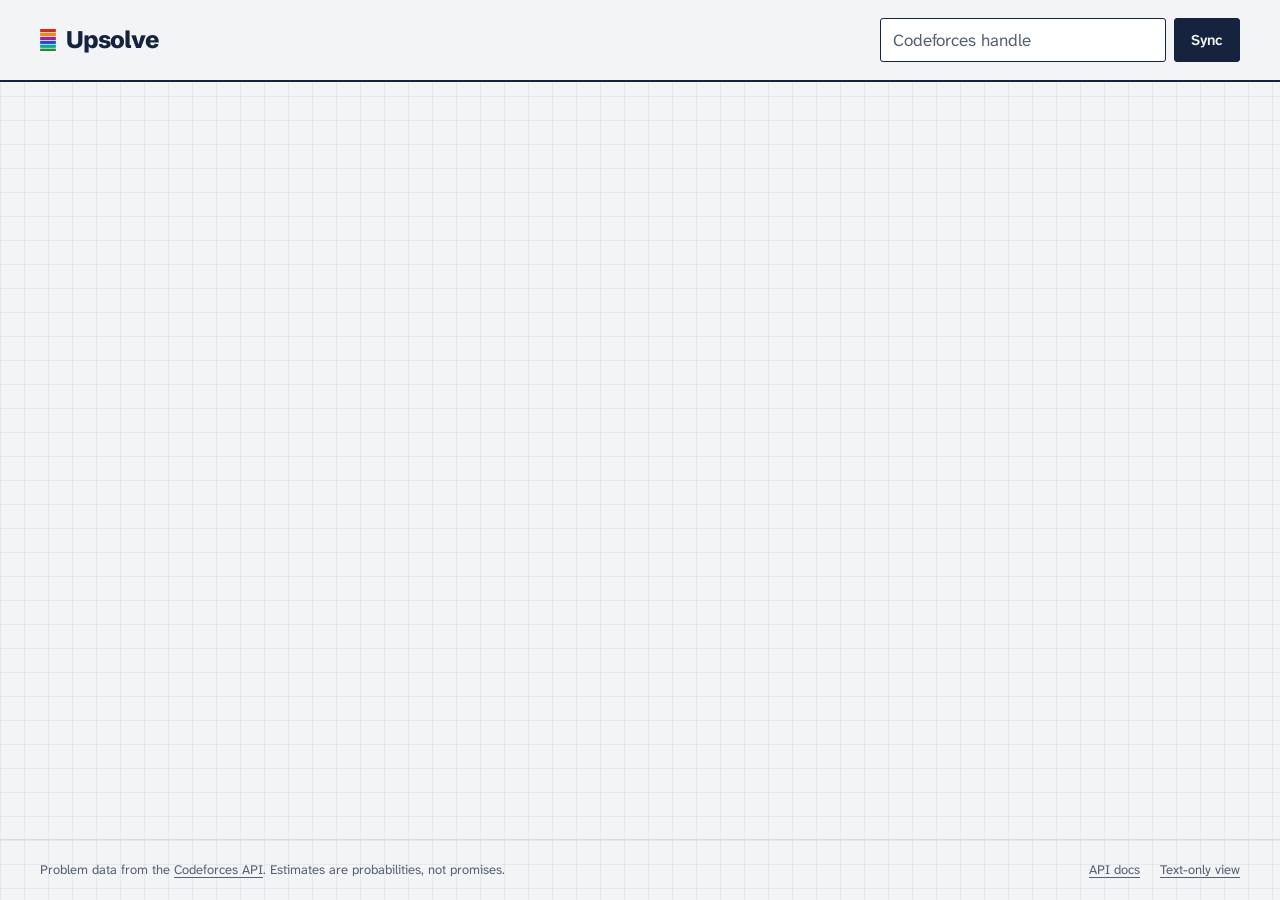
==== static/index.html @ c98d1afc "feat(ui): add static app shell, views and styles" ====
<!doctype html>
<html lang="en">
<head>
  <meta charset="utf-8">
  <meta name="viewport" content="width=device-width, initial-scale=1">
  <title>Upsolve</title>
  <meta name="description" content="Codeforces practice problems picked from your own submission history.">
  <link rel="icon" href="/static/favicon.svg" type="image/svg+xml">
  <link rel="preconnect" href="https://fonts.googleapis.com">
  <link rel="preconnect" href="https://fonts.gstatic.com" crossorigin>
  <link href="https://fonts.googleapis.com/css2?family=Atkinson+Hyperlegible+Next:ital,wght@0,400;0,600;0,700;1,400&family=Schibsted+Grotesk:wght@600;700;800&display=swap" rel="stylesheet">
  <link rel="stylesheet" href="/static/css/app.css">
</head>
<body>
  <a class="skip" href="#main">Skip to content</a>
  <header class="masthead">
    <a class="wordmark" href="/" aria-label="Upsolve home">
      <svg class="wordmark-mark" viewBox="0 0 20 28" aria-hidden="true">
        <rect x="0" y="0"  width="20" height="4" fill="var(--r-gm)"/>
        <rect x="0" y="5"  width="20" height="4" fill="var(--r-master)"/>
        <rect x="0" y="10" width="20" height="4" fill="var(--r-cm)"/>
        <rect x="0" y="15" width="20" height="4" fill="var(--r-expert)"/>
        <rect x="0" y="20" width="20" height="4" fill="var(--r-specialist)"/>
        <rect x="0" y="25" width="20" height="3" fill="var(--r-pupil)"/>
      </svg>
      Upsolve
    </a>
    <form class="handle-form" id="handle-form" role="search" aria-label="Load a Codeforces handle">
      <label for="handle-input" class="visually-hidden">Codeforces handle</label>
      <input id="handle-input" name="handle" autocomplete="off" spellcheck="false" placeholder="Codeforces handle"
             pattern="[A-Za-z0-9_.\-]{3,24}" required>
      <button type="submit" class="btn btn-ink">Sync</button>
    </form>
  </header>

  <div id="status" class="status" role="status" aria-live="polite"></div>

  <main id="main" tabindex="-1"></main>

  <footer class="colophon">
    <p>Problem data from the <a href="https://codeforces.com/apiHelp">Codeforces API</a>.
      Estimates are probabilities, not promises.</p>
    <ul class="colophon-links">
      <li><a href="/api/docs">API docs</a></li>
      <li><a id="text-link" href="/">Text-only view</a></li>
    </ul>
  </footer>

  <noscript>
    <p class="noscript">This app needs JavaScript. A script-free summary is available at <code>/text/&lt;handle&gt;</code>.</p>
  </noscript>
  <script type="module" src="/static/js/app.js"></script>
</body>
</html>
---- static/css/app.css ----
/* Upsolve: a practice logbook. Graph paper, ink, highlighter, and the Codeforces rank ladder. */

:root {
  --paper: #F2F4F6;
  --sheet: #FFFFFF;
  --grid: rgba(22, 35, 63, 0.055);
  --rule: #D5DCE4;
  --ink: #16233F;
  --ink-soft: #2C3B5C;
  --graphite: #566173;
  --highlighter: #FFE066;
  --highlighter-ink: #16233F;
  --focus: #F28C00;
  --ok: #1E8A2E;
  --bad: #C21A12;

  /* Codeforces rank colours: fills */
  --r-newbie: #8A8F98;
  --r-pupil: #1E8A2E;
  --r-specialist: #03A89E;
  --r-expert: #2546D8;
  --r-cm: #A0219E;
  --r-master: #F28C00;
  --r-gm: #E0241B;
  /* ... and text-safe variants (>= 4.5:1 on white) */
  --t-newbie: #5E636B;
  --t-pupil: #1B7A29;
  --t-specialist: #01766F;
  --t-expert: #2546D8;
  --t-cm: #A0219E;
  --t-master: #A35700;
  --t-gm: #C21A12;

  --heat-0: #E4E8EE;
  --heat-1: #B9C7E4;
  --heat-2: #7F98CF;
  --heat-3: #4562AE;
  --heat-4: #1D3277;

  --font-display: "Schibsted Grotesk", "Helvetica Neue", Arial, sans-serif;
  --font-body: "Atkinson Hyperlegible Next", "Atkinson Hyperlegible", system-ui, sans-serif;

  /* type scale: 4:3 progression around a 17px body */
  --fs-small: 0.8125rem;
  --fs-body: 1.0625rem;
  --fs-h3: 1.1875rem;
  --fs-h2: 1.5rem;
  --fs-h1: 2.125rem;
  --fs-hero: clamp(2.5rem, 6vw, 4.25rem);

  --gutter: clamp(16px, 4vw, 40px);
  --radius-tag: 3px;
  color-scheme: light;
}

@media (prefers-color-scheme: dark) {
  :root:not([data-theme="light"]) {
    --paper: #0F1A2E;
    --sheet: #15223A;
    --grid: rgba(230, 236, 245, 0.04);
    --rule: #2A3956;
    --ink: #E8EDF5;
    --ink-soft: #C9D3E3;
    --graphite: #A3AEC0;
    --highlighter: #FFE066;
    --highlighter-ink: #16233F;
    --t-newbie: #B4B9C2; --t-pupil: #5CC46B; --t-specialist: #3FD3C8; --t-expert: #8EA4FF;
    --t-cm: #E07ADE; --t-master: #FFAE45; --t-gm: #FF7A70;
    --r-expert: #4F6BFF;
    --heat-0: #1C2A45; --heat-1: #2D4778; --heat-2: #4566AE; --heat-3: #7C98E0; --heat-4: #C3D1FF;
    color-scheme: dark;
  }
}
:root[data-theme="dark"] {
  --paper: #0F1A2E; --sheet: #15223A; --grid: rgba(230, 236, 245, 0.04); --rule: #2A3956;
  --ink: #E8EDF5; --ink-soft: #C9D3E3; --graphite: #A3AEC0;
  --t-newbie: #B4B9C2; --t-pupil: #5CC46B; --t-specialist: #3FD3C8; --t-expert: #8EA4FF;
  --t-cm: #E07ADE; --t-master: #FFAE45; --t-gm: #FF7A70; --r-expert: #4F6BFF;
  --heat-0: #1C2A45; --heat-1: #2D4778; --heat-2: #4566AE; --heat-3: #7C98E0; --heat-4: #C3D1FF;
  color-scheme: dark;
}

*, *::before, *::after { box-sizing: border-box; }

html { -webkit-text-size-adjust: 100%; }

body {
  margin: 0;
  background-color: var(--paper);
  background-image:
    linear-gradient(var(--grid) 1px, transparent 1px),
    linear-gradient(90deg, var(--grid) 1px, transparent 1px);
  background-size: 24px 24px;
  color: var(--ink);
  font: 400 var(--fs-body)/1.55 var(--font-body);
  min-height: 100vh;
  display: flex;
  flex-direction: column;
}

h1, h2, h3 {
  font-family: var(--font-display);
  line-height: 1.15;
  letter-spacing: -0.01em;
  margin: 0 0 0.5em;
}
h1 { font-size: var(--fs-h1); font-weight: 800; }
h2 { font-size: var(--fs-h2); font-weight: 700; }
h3 { font-size: var(--fs-h3); font-weight: 700; }
p { margin: 0 0 1em; max-width: 68ch; }

a { color: var(--ink); text-decoration-thickness: 1px; text-underline-offset: 3px; }
a:hover { text-decoration-thickness: 2px; }

:focus-visible {
  outline: 3px solid var(--focus);
  outline-offset: 2px;
  border-radius: 2px;
}

.visually-hidden {
  position: absolute !important; width: 1px; height: 1px; overflow: hidden;
  clip: rect(0 0 0 0); white-space: nowrap;
}

.skip {
  position: absolute; left: 12px; top: -48px; z-index: 10;
  background: var(--ink); color: var(--paper); padding: 8px 14px; border-radius: var(--radius-tag);
}
.skip:focus { top: 12px; }

/* ---------------------------------------------------------------- masthead */

.masthead {
  display: flex; align-items: center; justify-content: space-between; gap: 16px; flex-wrap: wrap;
  padding: 18px var(--gutter);
  border-bottom: 2px solid var(--ink);
  background: var(--paper);
}
.wordmark {
  display: inline-flex; align-items: center; gap: 10px;
  font: 800 1.5rem/1 var(--font-display); letter-spacing: -0.03em;
  text-decoration: none; color: var(--ink);
}
.wordmark-mark { width: 16px; height: 22px; }

.handle-form { display: flex; gap: 8px; flex: 0 1 360px; }
.handle-form input {
  flex: 1; min-width: 0;
  font: inherit; color: var(--ink);
  background: var(--sheet);
  border: 1.5px solid var(--ink); border-radius: var(--radius-tag);
  padding: 8px 12px;
}
.handle-form input::placeholder { color: var(--graphite); }

/* ---------------------------------------------------------------- buttons */

.btn {
  font: 600 0.9375rem/1 var(--font-body);
  padding: 10px 16px;
  border-radius: var(--radius-tag);
  border: 1.5px solid var(--ink);
  background: transparent; color: var(--ink);
  cursor: pointer;
  display: inline-flex; align-items: center; gap: 8px;
  text-decoration: none;
}
.btn:hover { background: var(--sheet); }
.btn-ink { background: var(--ink); color: var(--paper); }
.btn-ink:hover { background: var(--ink-soft); }
.btn-small { padding: 6px 10px; font-size: var(--fs-small); }
.btn[disabled] { opacity: 0.5; cursor: not-allowed; }
.btn-mark { background: var(--highlighter); color: var(--highlighter-ink); border-color: var(--highlighter-ink); }

/* ---------------------------------------------------------------- status */

.status:empty { display: none; }
.status {
  padding: 10px var(--gutter);
  background: var(--sheet);
  border-bottom: 1px solid var(--rule);
  font-size: 0.9375rem;
  display: flex; gap: 12px; align-items: center; flex-wrap: wrap;
}
.status[data-tone="error"] { border-left: 6px solid var(--bad); }
.status[data-tone="busy"]::before {
  content: ""; width: 14px; height: 14px; border-radius: 50%;
  border: 2px solid var(--rule); border-top-color: var(--ink);
  animation: spin 0.9s linear infinite;
}
@keyframes spin { to { transform: rotate(360deg); } }

/* ---------------------------------------------------------------- layout */

main { flex: 1; width: 100%; max-width: 1180px; margin: 0 auto; padding: 0 var(--gutter) 64px; }
main:focus { outline: none; }

.colophon {
  border-top: 1px solid var(--rule);
  padding: 20px var(--gutter);
  color: var(--graphite); font-size: var(--fs-small);
  display: flex; justify-content: space-between; gap: 16px; flex-wrap: wrap;
}
.colophon p { margin: 0; }
.colophon a { color: var(--graphite); }
.colophon-links { display: flex; gap: 20px; list-style: none; margin: 0; padding: 0; }

.noscript { padding: var(--gutter); }

/* ---------------------------------------------------------------- landing */

.landing { padding: clamp(32px, 7vw, 88px) 0 24px; }
.landing h1 {
  font-size: var(--fs-hero); line-height: 1.02; letter-spacing: -0.035em; max-width: 14ch;
  margin-bottom: 0.4em;
}
.landing .lede { font-size: 1.1875rem; color: var(--ink-soft); max-width: 52ch; }
.landing-form { display: flex; gap: 10px; flex-wrap: wrap; margin: 28px 0 12px; max-width: 520px; }
.landing-form input {
  flex: 1 1 220px; font: 600 1.25rem/1 var(--font-body); color: var(--ink);
  padding: 14px 16px; border: 2px solid var(--ink); border-radius: var(--radius-tag); background: var(--sheet);
}
.landing-form .btn { font-size: 1.0625rem; padding: 14px 22px; }
.hint { color: var(--graphite); font-size: 0.9375rem; }

.ladder-strip { margin: 56px 0 8px; }
figure { margin: 0; }
.ladder-strip svg { width: 100%; height: auto; display: block; }
.ladder-strip text { font-family: var(--font-display); }
.ladder-strip figcaption { color: var(--graphite); font-size: var(--fs-small); margin-top: 8px; }

.recent { margin-top: 40px; }
.recent ul { list-style: none; padding: 0; margin: 0; display: flex; gap: 10px; flex-wrap: wrap; }
.recent a { font-weight: 700; }

.how {
  display: grid; grid-template-columns: repeat(auto-fit, minmax(240px, 1fr));
  gap: 28px; margin-top: 56px; border-top: 2px solid var(--ink); padding-top: 24px;
}
.how h3 { margin-bottom: 0.3em; }
.how p { color: var(--ink-soft); font-size: 0.9875rem; }

/* ---------------------------------------------------------------- profile + tabs */

.who {
  display: flex; align-items: flex-end; justify-content: space-between; gap: 20px; flex-wrap: wrap;
  padding: 28px 0 18px;
}
.who h1 { margin: 0; font-size: clamp(1.75rem, 4vw, var(--fs-h1)); }
.who-meta { display: flex; gap: 28px; flex-wrap: wrap; }
.who-meta div { display: flex; flex-direction: column; }
.who-meta dt { color: var(--graphite); font-size: var(--fs-small); }
.who-meta dd { margin: 0; font: 700 1.25rem/1.2 var(--font-display); }
.who-meta dd small { font: 400 var(--fs-small) var(--font-body); color: var(--graphite); }
.who-sync { color: var(--graphite); font-size: var(--fs-small); }

.tabs {
  display: flex; gap: 2px; border-bottom: 2px solid var(--ink); overflow-x: auto;
  scrollbar-width: thin;
}
.tabs button {
  font: 700 1rem/1 var(--font-display);
  background: none; border: 0; color: var(--graphite);
  padding: 12px 16px 13px; cursor: pointer; white-space: nowrap;
  border-bottom: 4px solid transparent; margin-bottom: -2px;
}
.tabs button:hover { color: var(--ink); }
.tabs button[aria-selected="true"] { color: var(--ink); border-bottom-color: var(--ink); }

.view { padding-top: 28px; }
.view-head { display: flex; justify-content: space-between; align-items: flex-start; gap: 16px; flex-wrap: wrap; margin-bottom: 18px; }
.view-head p { color: var(--ink-soft); margin: 0; }
.controls { display: flex; gap: 10px; align-items: center; flex-wrap: wrap; }
select, input[type="number"] {
  font: inherit; color: var(--ink); background: var(--sheet);
  border: 1.5px solid var(--ink); border-radius: var(--radius-tag); padding: 7px 10px;
}

/* ---------------------------------------------------------------- today: ladder + route tags */

.today { display: grid; grid-template-columns: 168px minmax(0, 1fr); gap: 32px; align-items: start; }

.ladder { position: sticky; top: 16px; margin: 0; }
.ladder svg { width: 100%; height: auto; display: block; overflow: visible; }
.ladder .pin { transition: transform 700ms cubic-bezier(.2,.8,.2,1); }
.ladder .pin-label { font: 700 12px var(--font-display); fill: var(--ink); }
.ladder .tick { font: 600 11px var(--font-display); fill: var(--graphite); }
.ladder .you { font: 700 12px var(--font-display); fill: var(--ink); }
.ladder figcaption { font-size: var(--fs-small); color: var(--graphite); margin-top: 8px; }
.ladder .pin.is-active rect { stroke: var(--focus); stroke-width: 3; }

.routes { list-style: none; margin: 0; padding: 0; display: flex; flex-direction: column; gap: 18px; }

.route {
  display: grid; grid-template-columns: 76px minmax(0, 1fr);
  background: var(--sheet);
  border: 1.5px solid var(--ink);
  border-radius: var(--radius-tag);
  position: relative;
}
.route-grade {
  background: var(--band); color: #fff;
  display: flex; flex-direction: column; align-items: center; justify-content: flex-start;
  padding: 14px 4px; gap: 6px;
  border-right: 1.5px solid var(--ink);
}
.route-grade b { font: 800 1.375rem/1 var(--font-display); letter-spacing: -0.02em; }
.route-grade span { font-size: 0.6875rem; line-height: 1.15; text-align: center; }
.route-grade::after { /* the punched hole of a route tag */
  content: ""; width: 12px; height: 12px; border-radius: 50%;
  background: var(--paper); border: 1.5px solid var(--ink); margin-top: auto;
}
.route[data-dark-text] .route-grade { color: #16233F; }

.route-body { padding: 14px 18px 16px; min-width: 0; }
.route-title { display: flex; justify-content: space-between; gap: 12px; align-items: baseline; flex-wrap: wrap; }
.route-title h3 { margin: 0; font-size: 1.25rem; }
.route-title h3 a { text-decoration: none; }
.route-title h3 a:hover { text-decoration: underline; }
.route-id { color: var(--graphite); font-weight: 600; margin-right: 6px; }
.chance { display: flex; align-items: center; gap: 10px; }
.chance strong { font: 800 1.375rem/1 var(--font-display); }

.meter { width: 120px; height: 10px; position: relative; background: var(--heat-0); border-radius: 2px; }
.meter .zone {
  position: absolute; top: -3px; bottom: -3px; left: 50%; width: 20%;
  border: 1.5px dashed var(--ink); border-radius: 2px;
}
.meter .fill { position: absolute; inset: 0 auto 0 0; background: var(--ink); border-radius: 2px; }

.taglist { display: flex; flex-wrap: wrap; gap: 6px; margin: 10px 0 0; padding: 0; list-style: none; }
.taglist li {
  font-size: var(--fs-small); padding: 2px 8px; border: 1px solid var(--rule); border-radius: 999px;
  color: var(--ink-soft);
}
.taglist li.is-focus { background: var(--highlighter); color: var(--highlighter-ink); border-color: transparent; font-weight: 700; }

.reasons { margin: 12px 0 0; padding: 0; list-style: none; display: grid; gap: 4px; font-size: 0.9375rem; color: var(--ink-soft); }
.reasons li { display: grid; grid-template-columns: 18px 1fr; gap: 6px; }
.reasons li::before { content: "–"; color: var(--graphite); }
.reasons li[data-kind="upsolve"] { color: var(--ink); font-weight: 600; }
.reasons li[data-kind="upsolve"]::before { content: "↺"; }
.reasons li[data-kind="focus"]::before { content: "★"; }

.route-actions { display: flex; gap: 10px; flex-wrap: wrap; margin-top: 14px; }

/* ---------------------------------------------------------------- insights */

.grid-2 { display: grid; grid-template-columns: repeat(auto-fit, minmax(min(100%, 460px), 1fr)); gap: 40px 48px; }
.panel { min-width: 0; }
.panel > h2 { display: flex; justify-content: space-between; align-items: baseline; gap: 12px; flex-wrap: wrap; }
.panel-note { color: var(--graphite); font-size: 0.9375rem; margin-top: -0.25em; }
.span-all { grid-column: 1 / -1; }

figure.chart { margin: 0; }
figure.chart svg { width: 100%; height: auto; display: block; overflow: visible; }
figure.chart figcaption { color: var(--graphite); font-size: var(--fs-small); margin-top: 8px; display: flex; justify-content: space-between; gap: 12px; flex-wrap: wrap; }
.chart text { font-family: var(--font-display); font-weight: 600; fill: var(--graphite); font-size: 12px; }
.chart .label-strong { fill: var(--ink); font-weight: 700; }
.chart .axis line, .chart .axis path { stroke: var(--rule); }
.linkish { background: none; border: 0; padding: 0; font: inherit; color: var(--ink); text-decoration: underline; text-underline-offset: 3px; cursor: pointer; }

.topic-bars { list-style: none; padding: 0; margin: 0; }
.topic-row {
  display: grid; grid-template-columns: minmax(110px, 170px) minmax(0, 1fr) 92px; gap: 12px; align-items: center;
  padding: 6px 4px; border-radius: var(--radius-tag); cursor: pointer; width: 100%;
  background: none; border: 0; text-align: left; font: inherit; color: inherit;
}
.topic-row:hover { background: var(--sheet); }
.topic-row[aria-pressed="true"] { background: var(--sheet); box-shadow: inset 4px 0 0 var(--ink); }
.topic-name { font-weight: 600; overflow: hidden; text-overflow: ellipsis; white-space: nowrap; }
.topic-name mark { background: var(--highlighter); color: var(--highlighter-ink); padding: 0 4px; border-radius: 2px; }
.topic-track { position: relative; height: 18px; }
.topic-bar { position: absolute; left: 0; top: 2px; bottom: 2px; background: var(--band); border-radius: 0 2px 2px 0; }
.topic-bar[data-confidence="low"] {
  background: repeating-linear-gradient(135deg, var(--band) 0 4px, transparent 4px 7px);
  border: 1.5px solid var(--band);
}
.topic-overall { position: absolute; top: -3px; bottom: -3px; width: 0; border-left: 2px dashed var(--ink); }
.topic-num { font-size: 0.875rem; text-align: right; line-height: 1.2; }
.topic-num b { font-family: var(--font-display); font-size: 1rem; }
.topic-num span { display: block; color: var(--graphite); font-size: 0.75rem; }

.legend { display: flex; gap: 16px; flex-wrap: wrap; font-size: var(--fs-small); color: var(--graphite); margin: 10px 0 0; padding: 0; list-style: none; }
.legend li { display: inline-flex; align-items: center; gap: 6px; }
.swatch { width: 18px; height: 10px; display: inline-block; border-radius: 2px; }
.swatch-hatch { background: repeating-linear-gradient(135deg, var(--ink) 0 3px, transparent 3px 6px); border: 1px solid var(--ink); }
.swatch-dash { border-top: 2px dashed var(--ink); height: 0; }

.inspect { background: var(--sheet); border: 1.5px solid var(--ink); border-radius: var(--radius-tag); padding: 18px 20px; }
.inspect h3 { display: flex; justify-content: space-between; gap: 12px; flex-wrap: wrap; align-items: center; }
.facts { display: flex; gap: 24px; flex-wrap: wrap; margin: 4px 0 14px; }
.facts div { display: flex; flex-direction: column; }
.facts dt { font-size: var(--fs-small); color: var(--graphite); }
.facts dd { margin: 0; font: 700 1.125rem var(--font-display); }

.attempt-list { list-style: none; padding: 0; margin: 12px 0 0; font-size: 0.9375rem; }
.attempt-list li { display: grid; grid-template-columns: 22px minmax(0, 1fr) auto; gap: 8px; padding: 5px 0; border-top: 1px solid var(--rule); }
.attempt-list .mark-ok { color: var(--ok); font-weight: 700; }
.attempt-list .mark-no { color: var(--bad); font-weight: 700; }

.data-table, .topic-num, .meter + strong { font-variant-numeric: tabular-nums; }
.data-table td, .attempt-list li > span:last-child, .slot span, .legend { font-family: var(--font-display); }
.data-table { width: 100%; border-collapse: collapse; font-size: 0.875rem; margin-top: 10px; }
.data-table caption { text-align: left; color: var(--graphite); padding-bottom: 6px; }
.data-table th, .data-table td { text-align: left; padding: 5px 8px; border-bottom: 1px solid var(--rule); }
.data-table th { font-weight: 700; }
.table-wrap { max-height: 320px; overflow: auto; border: 1px solid var(--rule); border-radius: var(--radius-tag); padding: 0 8px 8px; background: var(--sheet); }

.stat-line { display: flex; gap: 28px; flex-wrap: wrap; margin: 6px 0 16px; }
.stat-line div { display: flex; flex-direction: column; }
.stat-line dt { color: var(--graphite); font-size: var(--fs-small); }
.stat-line dd { margin: 0; font: 700 1.25rem var(--font-display); }

/* ---------------------------------------------------------------- plan */

.plan-top { display: grid; grid-template-columns: minmax(0, 1fr); gap: 36px; }
.settings-grid { display: grid; grid-template-columns: minmax(0, 2fr) minmax(200px, 1fr); gap: 28px; align-items: start; }
.tally { display: flex; align-items: center; gap: 18px; flex-wrap: wrap; margin: 8px 0 24px; }
.tally svg { height: 44px; width: auto; }
.tally p { margin: 0; font: 700 1.25rem var(--font-display); }
.tally p small { display: block; font: 400 0.9375rem var(--font-body); color: var(--graphite); }

.week { list-style: none; padding: 0; margin: 0; display: grid; grid-template-columns: repeat(7, minmax(0, 1fr)); border: 1.5px solid var(--ink); border-radius: var(--radius-tag); background: var(--sheet); }
.day { padding: 10px 10px 14px; border-right: 1px solid var(--rule); min-height: 180px; min-width: 0; }
.day:last-child { border-right: 0; }
.day h3 { font-size: 0.9375rem; margin: 0 0 8px; display: flex; justify-content: space-between; color: var(--graphite); }
.day.is-today { background: color-mix(in srgb, var(--highlighter) 28%, var(--sheet)); }
.day.is-today h3 { color: var(--ink); }
.slot { display: block; text-decoration: none; padding: 7px 8px; border-left: 4px solid var(--band); background: var(--paper); border-radius: 2px; margin-bottom: 8px; font-size: 0.875rem; line-height: 1.3; }
.slot b { display: block; font-family: var(--font-display); }
.slot span { color: var(--graphite); font-size: 0.8125rem; }
.slot.is-done { text-decoration: line-through; text-decoration-thickness: 2px; opacity: 0.8; }
.slot-solved { border-left-style: double; border-left-width: 6px; }

.settings { background: var(--sheet); border: 1.5px solid var(--ink); border-radius: var(--radius-tag); padding: 18px 20px; }
.settings fieldset { border: 0; padding: 0; margin: 0 0 16px; }
.settings legend { font-weight: 700; margin-bottom: 6px; }
.settings .help { color: var(--graphite); font-size: var(--fs-small); margin: 4px 0 0; }
.topic-pick { display: grid; grid-template-columns: repeat(auto-fill, minmax(190px, 1fr)); gap: 4px 12px; max-height: 260px; overflow: auto; padding: 4px; border: 1px solid var(--rule); border-radius: var(--radius-tag); }
.topic-pick label { display: flex; gap: 6px; align-items: center; font-size: 0.9375rem; cursor: pointer; }
.topic-pick input:disabled + span { color: var(--graphite); }

/* ---------------------------------------------------------------- plugins */

.plugin-list { list-style: none; padding: 0; margin: 0; display: grid; gap: 14px; }
.plugin-item { display: flex; justify-content: space-between; gap: 20px; align-items: flex-start; flex-wrap: wrap; padding: 16px 18px; background: var(--sheet); border: 1.5px solid var(--ink); border-radius: var(--radius-tag); }
.plugin-item h3 { margin: 0 0 4px; }
.plugin-item p { margin: 0; color: var(--ink-soft); font-size: 0.9375rem; }
.plugin-item .errors { color: var(--bad); }
.plugin-slot { margin-top: 40px; display: grid; gap: 28px; }
.plugin-frame { border-top: 2px solid var(--ink); padding-top: 14px; }
.plugin-frame > header { display: flex; justify-content: space-between; align-items: baseline; gap: 12px; margin-bottom: 10px; }
.plugin-frame > header h2 { margin: 0; font-size: var(--fs-h3); }
.plugin-frame > header small { color: var(--graphite); }
.switch { display: inline-flex; align-items: center; gap: 8px; cursor: pointer; font-weight: 600; }
.switch input { width: 18px; height: 18px; accent-color: var(--ink); }

/* ---------------------------------------------------------------- empty / errors */

.empty { padding: 28px; border: 1.5px dashed var(--graphite); border-radius: var(--radius-tag); color: var(--ink-soft); }
.empty h2 { color: var(--ink); }
.skeleton { color: var(--graphite); padding: 24px 0; }

/* ---------------------------------------------------------------- rank text colours */

.rk-newbie { color: var(--t-newbie); }
.rk-pupil { color: var(--t-pupil); }
.rk-specialist { color: var(--t-specialist); }
.rk-expert { color: var(--t-expert); }
.rk-cm { color: var(--t-cm); }
.rk-master { color: var(--t-master); }
.rk-gm { color: var(--t-gm); }

/* ---------------------------------------------------------------- responsive */

@media (max-width: 860px) {
  .today { grid-template-columns: 1fr; }
  .ladder { position: static; max-width: 200px; }
  .settings-grid { grid-template-columns: 1fr; }
  .week { grid-template-columns: 1fr; }
  .day { border-right: 0; border-bottom: 1px solid var(--rule); min-height: 0; }
  .day:last-child { border-bottom: 0; }
}
@media (max-width: 560px) {
  .ladder { display: none; }  /* each card already shows its rating and rank */
  .route { grid-template-columns: 58px minmax(0, 1fr); }
  .route-grade b { font-size: 1.0625rem; }
  .meter { width: 80px; }
  .topic-row { grid-template-columns: 96px minmax(0, 1fr) 72px; gap: 8px; }
  .topic-pick { grid-template-columns: 1fr; }
  .handle-form { flex-basis: 100%; }
}

@media (prefers-reduced-motion: reduce) {
  *, *::before, *::after { animation-duration: 0.01ms !important; transition-duration: 0.01ms !important; }
}
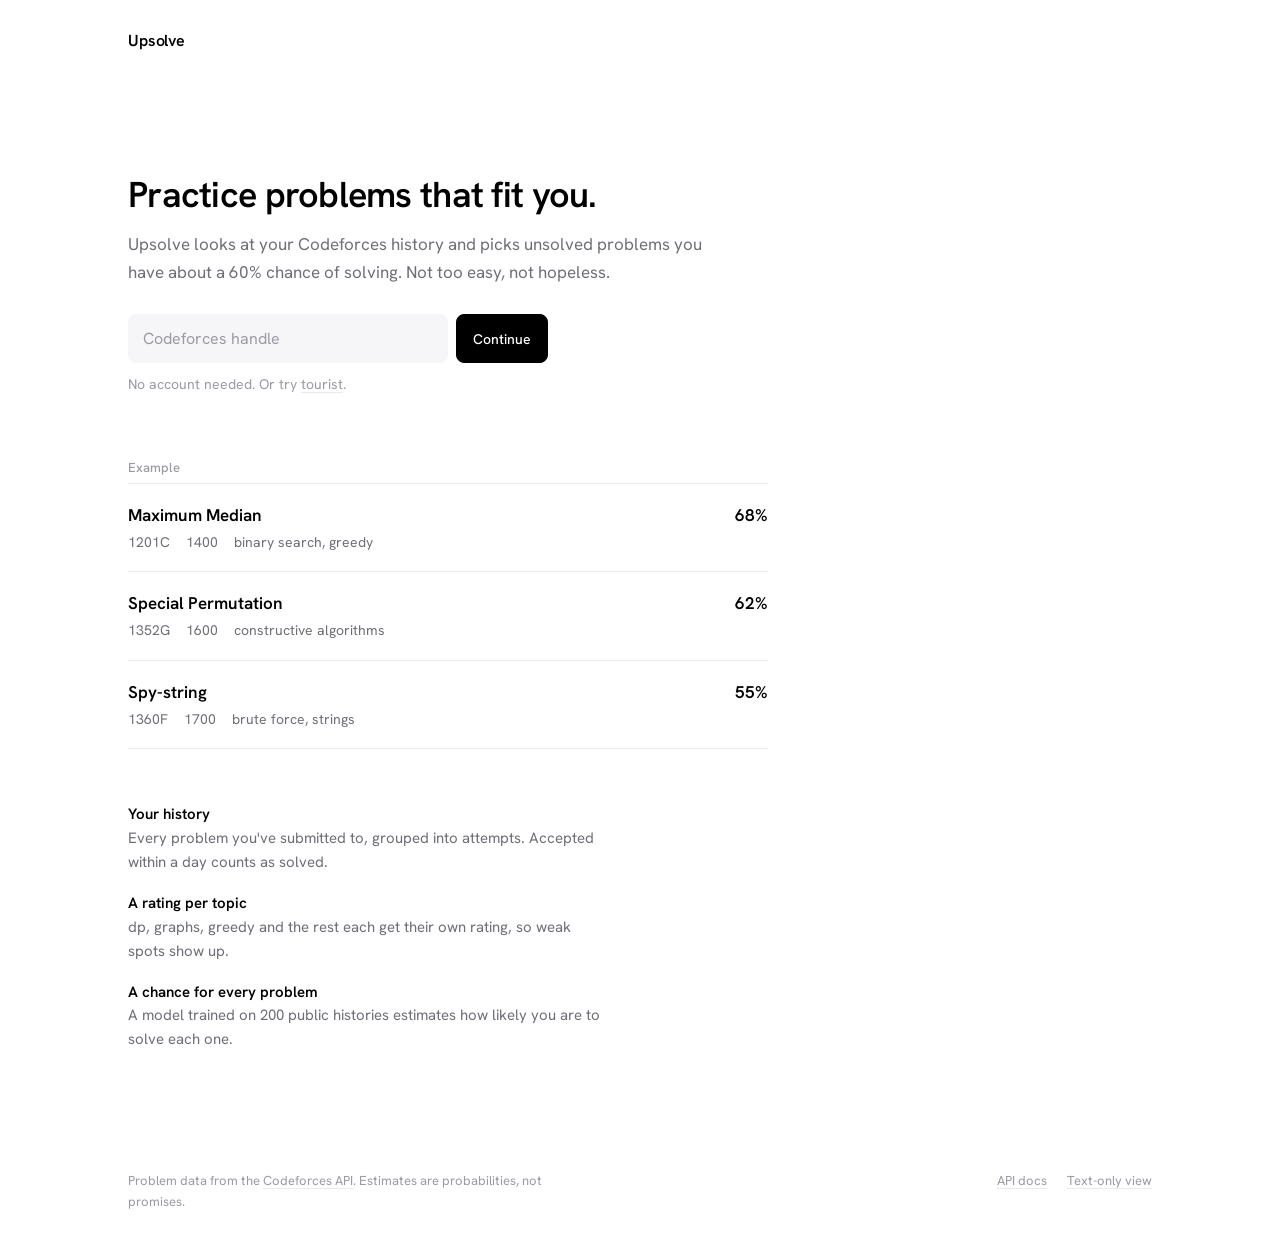
==== commit b28517f6: "Redesign frontend as a minimal list Replace the logbook styling with a quiet layout: one typeface (H" ====
--- a/static/index.html
+++ b/static/index.html
@@ -8,28 +8,18 @@
   <link rel="icon" href="/static/favicon.svg" type="image/svg+xml">
   <link rel="preconnect" href="https://fonts.googleapis.com">
   <link rel="preconnect" href="https://fonts.gstatic.com" crossorigin>
-  <link href="https://fonts.googleapis.com/css2?family=Atkinson+Hyperlegible+Next:ital,wght@0,400;0,600;0,700;1,400&family=Schibsted+Grotesk:wght@600;700;800&display=swap" rel="stylesheet">
+  <link href="https://fonts.googleapis.com/css2?family=Hanken+Grotesk:wght@400;500;600&display=swap" rel="stylesheet">
   <link rel="stylesheet" href="/static/css/app.css">
 </head>
 <body>
   <a class="skip" href="#main">Skip to content</a>
   <header class="masthead">
-    <a class="wordmark" href="/" aria-label="Upsolve home">
-      <svg class="wordmark-mark" viewBox="0 0 20 28" aria-hidden="true">
-        <rect x="0" y="0"  width="20" height="4" fill="var(--r-gm)"/>
-        <rect x="0" y="5"  width="20" height="4" fill="var(--r-master)"/>
-        <rect x="0" y="10" width="20" height="4" fill="var(--r-cm)"/>
-        <rect x="0" y="15" width="20" height="4" fill="var(--r-expert)"/>
-        <rect x="0" y="20" width="20" height="4" fill="var(--r-specialist)"/>
-        <rect x="0" y="25" width="20" height="3" fill="var(--r-pupil)"/>
-      </svg>
-      Upsolve
-    </a>
+    <a class="wordmark" href="/">Upsolve</a>
     <form class="handle-form" id="handle-form" role="search" aria-label="Load a Codeforces handle">
       <label for="handle-input" class="visually-hidden">Codeforces handle</label>
-      <input id="handle-input" name="handle" autocomplete="off" spellcheck="false" placeholder="Codeforces handle"
+      <input id="handle-input" name="handle" autocomplete="off" spellcheck="false" placeholder="Handle"
              pattern="[A-Za-z0-9_.\-]{3,24}" required>
-      <button type="submit" class="btn btn-ink">Sync</button>
+      <button type="submit" class="btn btn-ink">Open</button>
     </form>
   </header>
 
--- a/static/css/app.css
+++ b/static/css/app.css
@@ -1,498 +1,318 @@
-/* Upsolve: a practice logbook. Graph paper, ink, highlighter, and the Codeforces rank ladder. */
+/* Upsolve. Quiet list: one typeface, white space, grey details, one blue. */
 
 :root {
-  --paper: #F2F4F6;
-  --sheet: #FFFFFF;
-  --grid: rgba(22, 35, 63, 0.055);
-  --rule: #D5DCE4;
-  --ink: #16233F;
-  --ink-soft: #2C3B5C;
-  --graphite: #566173;
-  --highlighter: #FFE066;
-  --highlighter-ink: #16233F;
-  --focus: #F28C00;
-  --ok: #1E8A2E;
-  --bad: #C21A12;
-
-  /* Codeforces rank colours: fills */
-  --r-newbie: #8A8F98;
-  --r-pupil: #1E8A2E;
-  --r-specialist: #03A89E;
-  --r-expert: #2546D8;
-  --r-cm: #A0219E;
-  --r-master: #F28C00;
-  --r-gm: #E0241B;
-  /* ... and text-safe variants (>= 4.5:1 on white) */
-  --t-newbie: #5E636B;
-  --t-pupil: #1B7A29;
-  --t-specialist: #01766F;
-  --t-expert: #2546D8;
-  --t-cm: #A0219E;
-  --t-master: #A35700;
-  --t-gm: #C21A12;
-
-  --heat-0: #E4E8EE;
-  --heat-1: #B9C7E4;
-  --heat-2: #7F98CF;
-  --heat-3: #4562AE;
-  --heat-4: #1D3277;
-
-  --font-display: "Schibsted Grotesk", "Helvetica Neue", Arial, sans-serif;
-  --font-body: "Atkinson Hyperlegible Next", "Atkinson Hyperlegible", system-ui, sans-serif;
-
-  /* type scale: 4:3 progression around a 17px body */
-  --fs-small: 0.8125rem;
-  --fs-body: 1.0625rem;
-  --fs-h3: 1.1875rem;
-  --fs-h2: 1.5rem;
-  --fs-h1: 2.125rem;
-  --fs-hero: clamp(2.5rem, 6vw, 4.25rem);
-
-  --gutter: clamp(16px, 4vw, 40px);
-  --radius-tag: 3px;
+  --paper: #FFFFFF;
+  --ink: #000000;
+  --muted: #6E6E76;
+  --faint: #9A9AA2;
+  --line: #E9E9EE;
+  --wash: #F6F6F8;
+  --blue: #2F49D1;
+  --blue-ink: #2F49D1;
+  --on-blue: #FFFFFF;
+  --ok: #17803D;
+  --bad: #C42B2B;
+  --focus: #2F49D1;
+
+  /* Codeforces rank colours: handles only */
+  --t-newbie: #6B6B6B; --t-pupil: #17803D; --t-specialist: #03807A; --t-expert: #2340D8;
+  --t-cm: #9A1A9A; --t-master: #B35F00; --t-gm: #C42B2B;
+  --r-newbie: #8A8F98; --r-pupil: #1E8A2E; --r-specialist: #03A89E; --r-expert: #2546D8;
+  --r-cm: #A0219E; --r-master: #F28C00; --r-gm: #E0241B;
+
+  --heat-0: #EEEEF2; --heat-1: #CBD2F4; --heat-2: #97A5EA; --heat-3: #5D72DE; --heat-4: #2F49D1;
+
+  --font: "Hanken Grotesk", system-ui, -apple-system, "Segoe UI", sans-serif;
+  --gutter: clamp(20px, 5vw, 48px);
   color-scheme: light;
+
+  /* names kept for plugins written against earlier versions */
+  --sheet: var(--paper); --graphite: var(--muted); --ink-soft: var(--ink); --rule: var(--line);
+  --soft: var(--line); --highlighter: var(--blue); --highlighter-ink: var(--on-blue);
 }
 
 @media (prefers-color-scheme: dark) {
   :root:not([data-theme="light"]) {
-    --paper: #0F1A2E;
-    --sheet: #15223A;
-    --grid: rgba(230, 236, 245, 0.04);
-    --rule: #2A3956;
-    --ink: #E8EDF5;
-    --ink-soft: #C9D3E3;
-    --graphite: #A3AEC0;
-    --highlighter: #FFE066;
-    --highlighter-ink: #16233F;
-    --t-newbie: #B4B9C2; --t-pupil: #5CC46B; --t-specialist: #3FD3C8; --t-expert: #8EA4FF;
-    --t-cm: #E07ADE; --t-master: #FFAE45; --t-gm: #FF7A70;
-    --r-expert: #4F6BFF;
-    --heat-0: #1C2A45; --heat-1: #2D4778; --heat-2: #4566AE; --heat-3: #7C98E0; --heat-4: #C3D1FF;
+    --paper: #151517; --ink: #F2F2F4; --muted: #A0A0A8; --faint: #76767E; --line: #2A2A2E; --wash: #1D1D20;
+    --blue: #8C9CFF; --blue-ink: #A3B0FF; --on-blue: #151517; --ok: #5CCB83; --bad: #FF8A80; --focus: #A3B0FF;
+    --t-newbie: #C2C2CC; --t-pupil: #5CCB83; --t-specialist: #4FD9CF; --t-expert: #A3B0FF;
+    --t-cm: #F08CF0; --t-master: #FFB45C; --t-gm: #FF8A80;
+    --heat-0: #232327; --heat-1: #2E3770; --heat-2: #4253B0; --heat-3: #6E80F0; --heat-4: #B3BDFF;
     color-scheme: dark;
   }
 }
 :root[data-theme="dark"] {
-  --paper: #0F1A2E; --sheet: #15223A; --grid: rgba(230, 236, 245, 0.04); --rule: #2A3956;
-  --ink: #E8EDF5; --ink-soft: #C9D3E3; --graphite: #A3AEC0;
-  --t-newbie: #B4B9C2; --t-pupil: #5CC46B; --t-specialist: #3FD3C8; --t-expert: #8EA4FF;
-  --t-cm: #E07ADE; --t-master: #FFAE45; --t-gm: #FF7A70; --r-expert: #4F6BFF;
-  --heat-0: #1C2A45; --heat-1: #2D4778; --heat-2: #4566AE; --heat-3: #7C98E0; --heat-4: #C3D1FF;
+  --paper: #151517; --ink: #F2F2F4; --muted: #A0A0A8; --faint: #76767E; --line: #2A2A2E; --wash: #1D1D20;
+  --blue: #8C9CFF; --blue-ink: #A3B0FF; --on-blue: #151517; --ok: #5CCB83; --bad: #FF8A80; --focus: #A3B0FF;
+  --t-newbie: #C2C2CC; --t-pupil: #5CCB83; --t-specialist: #4FD9CF; --t-expert: #A3B0FF;
+  --t-cm: #F08CF0; --t-master: #FFB45C; --t-gm: #FF8A80;
+  --heat-0: #232327; --heat-1: #2E3770; --heat-2: #4253B0; --heat-3: #6E80F0; --heat-4: #B3BDFF;
   color-scheme: dark;
 }
 
 *, *::before, *::after { box-sizing: border-box; }
-
 html { -webkit-text-size-adjust: 100%; }
-
 body {
-  margin: 0;
-  background-color: var(--paper);
-  background-image:
-    linear-gradient(var(--grid) 1px, transparent 1px),
-    linear-gradient(90deg, var(--grid) 1px, transparent 1px);
-  background-size: 24px 24px;
-  color: var(--ink);
-  font: 400 var(--fs-body)/1.55 var(--font-body);
-  min-height: 100vh;
-  display: flex;
-  flex-direction: column;
-}
-
-h1, h2, h3 {
-  font-family: var(--font-display);
-  line-height: 1.15;
-  letter-spacing: -0.01em;
-  margin: 0 0 0.5em;
-}
-h1 { font-size: var(--fs-h1); font-weight: 800; }
-h2 { font-size: var(--fs-h2); font-weight: 700; }
-h3 { font-size: var(--fs-h3); font-weight: 700; }
-p { margin: 0 0 1em; max-width: 68ch; }
-
-a { color: var(--ink); text-decoration-thickness: 1px; text-underline-offset: 3px; }
-a:hover { text-decoration-thickness: 2px; }
-
-:focus-visible {
-  outline: 3px solid var(--focus);
-  outline-offset: 2px;
-  border-radius: 2px;
-}
-
-.visually-hidden {
-  position: absolute !important; width: 1px; height: 1px; overflow: hidden;
-  clip: rect(0 0 0 0); white-space: nowrap;
-}
-
-.skip {
-  position: absolute; left: 12px; top: -48px; z-index: 10;
-  background: var(--ink); color: var(--paper); padding: 8px 14px; border-radius: var(--radius-tag);
-}
+  margin: 0; min-height: 100vh; display: flex; flex-direction: column;
+  background: var(--paper); color: var(--ink);
+  font: 400 16px/1.6 var(--font); font-variant-numeric: tabular-nums;
+  -webkit-font-smoothing: antialiased;
+}
+h1, h2, h3, h4 { font-weight: 600; line-height: 1.25; margin: 0 0 0.5em; letter-spacing: -0.01em; }
+h1 { font-size: 2rem; letter-spacing: -0.02em; }
+h2 { font-size: 1.25rem; }
+h3 { font-size: 1.0625rem; }
+h4 { font-size: 0.9375rem; }
+p { margin: 0 0 1em; max-width: 60ch; }
+a { color: inherit; text-decoration: none; }
+a:hover { color: var(--blue-ink); }
+p a, .hint a, .colophon a { text-decoration: underline; text-decoration-color: var(--line); text-underline-offset: 3px; }
+:focus-visible { outline: 2px solid var(--focus); outline-offset: 3px; border-radius: 4px; }
+.num { font-variant-numeric: tabular-nums; }
+.visually-hidden { position: absolute !important; width: 1px; height: 1px; overflow: hidden; clip: rect(0 0 0 0); white-space: nowrap; }
+.skip { position: absolute; left: 12px; top: -60px; z-index: 10; background: var(--ink); color: var(--paper); padding: 8px 14px; border-radius: 6px; }
 .skip:focus { top: 12px; }
 
-/* ---------------------------------------------------------------- masthead */
-
-.masthead {
-  display: flex; align-items: center; justify-content: space-between; gap: 16px; flex-wrap: wrap;
-  padding: 18px var(--gutter);
-  border-bottom: 2px solid var(--ink);
-  background: var(--paper);
-}
-.wordmark {
-  display: inline-flex; align-items: center; gap: 10px;
-  font: 800 1.5rem/1 var(--font-display); letter-spacing: -0.03em;
-  text-decoration: none; color: var(--ink);
-}
-.wordmark-mark { width: 16px; height: 22px; }
-
-.handle-form { display: flex; gap: 8px; flex: 0 1 360px; }
-.handle-form input {
-  flex: 1; min-width: 0;
-  font: inherit; color: var(--ink);
-  background: var(--sheet);
-  border: 1.5px solid var(--ink); border-radius: var(--radius-tag);
-  padding: 8px 12px;
-}
-.handle-form input::placeholder { color: var(--graphite); }
+/* ---------------------------------------------------------------- shell */
+
+.masthead { display: flex; align-items: center; justify-content: space-between; gap: 16px; padding: 20px var(--gutter); max-width: 1120px; width: 100%; margin: 0 auto; }
+.wordmark { font-weight: 600; font-size: 1rem; letter-spacing: -0.01em; }
+.wordmark-mark { display: none; }
+.handle-form { display: flex; gap: 8px; flex: 0 1 280px; }
+.is-landing .handle-form { visibility: hidden; }
+.handle-form input, .landing-form input {
+  flex: 1; min-width: 0; font: inherit; font-size: 0.9375rem; color: var(--ink); background: var(--wash);
+  border: 1px solid transparent; border-radius: 8px; padding: 8px 12px;
+}
+.handle-form input:focus, .landing-form input:focus { background: var(--paper); border-color: var(--line); }
+.handle-form input::placeholder, .landing-form input::placeholder { color: var(--faint); }
+
+main { flex: 1; width: 100%; max-width: 1120px; margin: 0 auto; padding: 0 var(--gutter) 96px; }
+main:focus { outline: none; }
+.colophon { max-width: 1120px; width: 100%; margin: 0 auto; padding: 24px var(--gutter) 32px; display: flex; justify-content: space-between; gap: 16px; flex-wrap: wrap; font-size: 0.8125rem; color: var(--faint); }
+.colophon p { margin: 0; }
+.colophon-links { display: flex; gap: 20px; list-style: none; margin: 0; padding: 0; }
+.noscript { padding: var(--gutter); }
 
 /* ---------------------------------------------------------------- buttons */
 
 .btn {
-  font: 600 0.9375rem/1 var(--font-body);
-  padding: 10px 16px;
-  border-radius: var(--radius-tag);
-  border: 1.5px solid var(--ink);
-  background: transparent; color: var(--ink);
-  cursor: pointer;
-  display: inline-flex; align-items: center; gap: 8px;
-  text-decoration: none;
-}
-.btn:hover { background: var(--sheet); }
-.btn-ink { background: var(--ink); color: var(--paper); }
-.btn-ink:hover { background: var(--ink-soft); }
-.btn-small { padding: 6px 10px; font-size: var(--fs-small); }
-.btn[disabled] { opacity: 0.5; cursor: not-allowed; }
-.btn-mark { background: var(--highlighter); color: var(--highlighter-ink); border-color: var(--highlighter-ink); }
+  font: 500 0.875rem/1 var(--font); padding: 9px 14px; border-radius: 8px; border: 1px solid var(--line);
+  background: var(--paper); color: var(--ink); cursor: pointer; display: inline-flex; align-items: center; gap: 6px;
+}
+.btn:hover { background: var(--wash); color: var(--ink); }
+.btn-ink, .btn-blue { background: var(--ink); border-color: var(--ink); color: var(--paper); }
+.btn-ink:hover, .btn-blue:hover { background: var(--ink); color: var(--paper); opacity: 0.85; }
+.btn-small { padding: 6px 10px; font-size: 0.8125rem; }
+.btn-mark { color: var(--blue-ink); }
+.btn[disabled] { opacity: 0.4; cursor: not-allowed; }
+.linkish { background: none; border: 0; padding: 0; font: inherit; color: var(--muted); cursor: pointer; }
+.linkish:hover { color: var(--ink); }
 
 /* ---------------------------------------------------------------- status */
 
 .status:empty { display: none; }
-.status {
-  padding: 10px var(--gutter);
-  background: var(--sheet);
-  border-bottom: 1px solid var(--rule);
-  font-size: 0.9375rem;
-  display: flex; gap: 12px; align-items: center; flex-wrap: wrap;
-}
-.status[data-tone="error"] { border-left: 6px solid var(--bad); }
-.status[data-tone="busy"]::before {
-  content: ""; width: 14px; height: 14px; border-radius: 50%;
-  border: 2px solid var(--rule); border-top-color: var(--ink);
-  animation: spin 0.9s linear infinite;
-}
+.status { max-width: 1120px; width: calc(100% - 2 * var(--gutter)); margin: 0 auto 8px; padding: 10px 14px; border-radius: 8px; background: var(--wash); font-size: 0.875rem; display: flex; gap: 12px; align-items: center; flex-wrap: wrap; }
+.status[data-tone="error"] { color: var(--bad); }
+.status[data-tone="busy"]::before { content: ""; width: 10px; height: 10px; border-radius: 50%; border: 2px solid var(--line); border-top-color: var(--ink); animation: spin 0.8s linear infinite; }
 @keyframes spin { to { transform: rotate(360deg); } }
 
-/* ---------------------------------------------------------------- layout */
-
-main { flex: 1; width: 100%; max-width: 1180px; margin: 0 auto; padding: 0 var(--gutter) 64px; }
-main:focus { outline: none; }
-
-.colophon {
-  border-top: 1px solid var(--rule);
-  padding: 20px var(--gutter);
-  color: var(--graphite); font-size: var(--fs-small);
-  display: flex; justify-content: space-between; gap: 16px; flex-wrap: wrap;
-}
-.colophon p { margin: 0; }
-.colophon a { color: var(--graphite); }
-.colophon-links { display: flex; gap: 20px; list-style: none; margin: 0; padding: 0; }
-
-.noscript { padding: var(--gutter); }
-
 /* ---------------------------------------------------------------- landing */
 
-.landing { padding: clamp(32px, 7vw, 88px) 0 24px; }
-.landing h1 {
-  font-size: var(--fs-hero); line-height: 1.02; letter-spacing: -0.035em; max-width: 14ch;
-  margin-bottom: 0.4em;
-}
-.landing .lede { font-size: 1.1875rem; color: var(--ink-soft); max-width: 52ch; }
-.landing-form { display: flex; gap: 10px; flex-wrap: wrap; margin: 28px 0 12px; max-width: 520px; }
-.landing-form input {
-  flex: 1 1 220px; font: 600 1.25rem/1 var(--font-body); color: var(--ink);
-  padding: 14px 16px; border: 2px solid var(--ink); border-radius: var(--radius-tag); background: var(--sheet);
-}
-.landing-form .btn { font-size: 1.0625rem; padding: 14px 22px; }
-.hint { color: var(--graphite); font-size: 0.9375rem; }
-
-.ladder-strip { margin: 56px 0 8px; }
-figure { margin: 0; }
-.ladder-strip svg { width: 100%; height: auto; display: block; }
-.ladder-strip text { font-family: var(--font-display); }
-.ladder-strip figcaption { color: var(--graphite); font-size: var(--fs-small); margin-top: 8px; }
-
-.recent { margin-top: 40px; }
-.recent ul { list-style: none; padding: 0; margin: 0; display: flex; gap: 10px; flex-wrap: wrap; }
-.recent a { font-weight: 700; }
-
-.how {
-  display: grid; grid-template-columns: repeat(auto-fit, minmax(240px, 1fr));
-  gap: 28px; margin-top: 56px; border-top: 2px solid var(--ink); padding-top: 24px;
-}
-.how h3 { margin-bottom: 0.3em; }
-.how p { color: var(--ink-soft); font-size: 0.9875rem; }
+.landing { max-width: 640px; padding-top: clamp(48px, 10vh, 120px); }
+.landing h1 { font-size: clamp(1.75rem, 4vw, 2.25rem); margin-bottom: 0.4em; }
+.landing .lede { color: var(--muted); font-size: 1.0625rem; }
+.landing-form { display: flex; gap: 8px; margin: 28px 0 10px; max-width: 420px; }
+.landing-form input { font-size: 1rem; padding: 11px 14px; }
+.landing-form .btn { padding: 0 16px; }
+.hint { color: var(--faint); font-size: 0.875rem; }
+.sample { margin-top: 64px; }
+.sample h2, .recent h2, .facts-row h3 { font-size: 0.8125rem; font-weight: 500; color: var(--faint); letter-spacing: 0; }
+.recent { margin-top: 48px; }
+.recent ul { list-style: none; padding: 0; margin: 0; display: flex; gap: 6px 18px; flex-wrap: wrap; font-weight: 500; }
+.facts-row { margin-top: 56px; display: grid; gap: 20px; }
+.facts-row h3 { margin: 0 0 2px; color: var(--ink); font-size: 0.9375rem; font-weight: 600; }
+.facts-row p { color: var(--muted); font-size: 0.9375rem; margin: 0; }
 
 /* ---------------------------------------------------------------- profile + tabs */
 
-.who {
-  display: flex; align-items: flex-end; justify-content: space-between; gap: 20px; flex-wrap: wrap;
-  padding: 28px 0 18px;
-}
-.who h1 { margin: 0; font-size: clamp(1.75rem, 4vw, var(--fs-h1)); }
-.who-meta { display: flex; gap: 28px; flex-wrap: wrap; }
-.who-meta div { display: flex; flex-direction: column; }
-.who-meta dt { color: var(--graphite); font-size: var(--fs-small); }
-.who-meta dd { margin: 0; font: 700 1.25rem/1.2 var(--font-display); }
-.who-meta dd small { font: 400 var(--fs-small) var(--font-body); color: var(--graphite); }
-.who-sync { color: var(--graphite); font-size: var(--fs-small); }
-
-.tabs {
-  display: flex; gap: 2px; border-bottom: 2px solid var(--ink); overflow-x: auto;
-  scrollbar-width: thin;
-}
-.tabs button {
-  font: 700 1rem/1 var(--font-display);
-  background: none; border: 0; color: var(--graphite);
-  padding: 12px 16px 13px; cursor: pointer; white-space: nowrap;
-  border-bottom: 4px solid transparent; margin-bottom: -2px;
-}
+.who { padding: 32px 0 24px; }
+.who h1 { margin: 0 0 6px; overflow-wrap: anywhere; }
+.who-line { display: flex; gap: 6px 22px; flex-wrap: wrap; color: var(--muted); font-size: 0.9375rem; margin: 0; }
+.who-line b { color: var(--ink); font-weight: 600; }
+
+.tabs { display: flex; gap: 24px; border-bottom: 1px solid var(--line); overflow-x: auto; scrollbar-width: none; }
+.tabs button { font: 500 0.9375rem var(--font); background: none; border: 0; color: var(--muted); padding: 10px 0 12px; cursor: pointer; white-space: nowrap; border-bottom: 2px solid transparent; margin-bottom: -1px; }
 .tabs button:hover { color: var(--ink); }
 .tabs button[aria-selected="true"] { color: var(--ink); border-bottom-color: var(--ink); }
 
-.view { padding-top: 28px; }
-.view-head { display: flex; justify-content: space-between; align-items: flex-start; gap: 16px; flex-wrap: wrap; margin-bottom: 18px; }
-.view-head p { color: var(--ink-soft); margin: 0; }
-.controls { display: flex; gap: 10px; align-items: center; flex-wrap: wrap; }
-select, input[type="number"] {
-  font: inherit; color: var(--ink); background: var(--sheet);
-  border: 1.5px solid var(--ink); border-radius: var(--radius-tag); padding: 7px 10px;
-}
-
-/* ---------------------------------------------------------------- today: ladder + route tags */
-
-.today { display: grid; grid-template-columns: 168px minmax(0, 1fr); gap: 32px; align-items: start; }
-
-.ladder { position: sticky; top: 16px; margin: 0; }
-.ladder svg { width: 100%; height: auto; display: block; overflow: visible; }
-.ladder .pin { transition: transform 700ms cubic-bezier(.2,.8,.2,1); }
-.ladder .pin-label { font: 700 12px var(--font-display); fill: var(--ink); }
-.ladder .tick { font: 600 11px var(--font-display); fill: var(--graphite); }
-.ladder .you { font: 700 12px var(--font-display); fill: var(--ink); }
-.ladder figcaption { font-size: var(--fs-small); color: var(--graphite); margin-top: 8px; }
-.ladder .pin.is-active rect { stroke: var(--focus); stroke-width: 3; }
-
-.routes { list-style: none; margin: 0; padding: 0; display: flex; flex-direction: column; gap: 18px; }
-
-.route {
-  display: grid; grid-template-columns: 76px minmax(0, 1fr);
-  background: var(--sheet);
-  border: 1.5px solid var(--ink);
-  border-radius: var(--radius-tag);
-  position: relative;
-}
-.route-grade {
-  background: var(--band); color: #fff;
-  display: flex; flex-direction: column; align-items: center; justify-content: flex-start;
-  padding: 14px 4px; gap: 6px;
-  border-right: 1.5px solid var(--ink);
-}
-.route-grade b { font: 800 1.375rem/1 var(--font-display); letter-spacing: -0.02em; }
-.route-grade span { font-size: 0.6875rem; line-height: 1.15; text-align: center; }
-.route-grade::after { /* the punched hole of a route tag */
-  content: ""; width: 12px; height: 12px; border-radius: 50%;
-  background: var(--paper); border: 1.5px solid var(--ink); margin-top: auto;
-}
-.route[data-dark-text] .route-grade { color: #16233F; }
-
-.route-body { padding: 14px 18px 16px; min-width: 0; }
+.view { padding-top: 32px; }
+.view-narrow { max-width: 720px; }
+.view-head { display: flex; justify-content: space-between; align-items: flex-end; gap: 16px 32px; flex-wrap: wrap; margin-bottom: 20px; }
+.view-head h2 { margin: 0; }
+.view-head .lead { margin: 0; color: var(--muted); font-size: 0.9375rem; }
+.view-head p { margin: 4px 0 0; color: var(--muted); font-size: 0.9375rem; }
+.controls { display: flex; gap: 8px; align-items: center; flex-wrap: wrap; font-size: 0.875rem; color: var(--muted); }
+select, input[type="number"] { font: inherit; font-size: 0.875rem; color: var(--ink); background: var(--paper); border: 1px solid var(--line); border-radius: 8px; padding: 7px 10px; }
+
+/* ---------------------------------------------------------------- the list */
+
+.list { list-style: none; margin: 0; padding: 0; }
+.item { border-top: 1px solid var(--line); padding: 18px 0; }
+.item:last-child { border-bottom: 1px solid var(--line); }
+.item-top { display: flex; justify-content: space-between; align-items: baseline; gap: 16px; }
+.item-title { font-size: 1.0625rem; font-weight: 600; }
+.item-chance { font-size: 1.0625rem; font-weight: 600; }
+.item-meta { display: flex; gap: 4px 16px; flex-wrap: wrap; color: var(--muted); font-size: 0.875rem; margin-top: 2px; }
+.item-meta .is-focus, .taglist li.is-focus { color: var(--blue-ink); }
+.item-toggle { background: none; border: 0; padding: 0; margin-top: 8px; font: inherit; font-size: 0.8125rem; color: var(--faint); cursor: pointer; }
+.item-toggle:hover, .item-toggle[aria-expanded="true"] { color: var(--ink); }
+.item-body { padding-top: 12px; }
+.item-body[hidden] { display: none; }
+.zone-note { color: var(--muted); font-size: 0.875rem; margin: 16px 0 0; }
+
+.reasons { margin: 0 0 14px; padding: 0 0 0 16px; color: var(--muted); font-size: 0.9375rem; display: grid; gap: 2px; }
+.reasons li::marker { color: var(--faint); }
+.reasons li[data-kind="focus"], .reasons li[data-kind="upsolve"] { color: var(--ink); }
+.route-actions { display: flex; gap: 8px; flex-wrap: wrap; }
+
+/* .route rows stay available to plugins */
+.routes { list-style: none; margin: 0; padding: 0; }
+.route { border-top: 1px solid var(--line); padding: 14px 0; display: grid; grid-template-columns: 64px minmax(0, 1fr); gap: 12px; align-items: baseline; }
+.route-grade { color: var(--muted); font-size: 0.9375rem; }
+.route-grade span { display: none; }
 .route-title { display: flex; justify-content: space-between; gap: 12px; align-items: baseline; flex-wrap: wrap; }
-.route-title h3 { margin: 0; font-size: 1.25rem; }
-.route-title h3 a { text-decoration: none; }
-.route-title h3 a:hover { text-decoration: underline; }
-.route-id { color: var(--graphite); font-weight: 600; margin-right: 6px; }
-.chance { display: flex; align-items: center; gap: 10px; }
-.chance strong { font: 800 1.375rem/1 var(--font-display); }
-
-.meter { width: 120px; height: 10px; position: relative; background: var(--heat-0); border-radius: 2px; }
-.meter .zone {
-  position: absolute; top: -3px; bottom: -3px; left: 50%; width: 20%;
-  border: 1.5px dashed var(--ink); border-radius: 2px;
-}
-.meter .fill { position: absolute; inset: 0 auto 0 0; background: var(--ink); border-radius: 2px; }
-
-.taglist { display: flex; flex-wrap: wrap; gap: 6px; margin: 10px 0 0; padding: 0; list-style: none; }
-.taglist li {
-  font-size: var(--fs-small); padding: 2px 8px; border: 1px solid var(--rule); border-radius: 999px;
-  color: var(--ink-soft);
-}
-.taglist li.is-focus { background: var(--highlighter); color: var(--highlighter-ink); border-color: transparent; font-weight: 700; }
-
-.reasons { margin: 12px 0 0; padding: 0; list-style: none; display: grid; gap: 4px; font-size: 0.9375rem; color: var(--ink-soft); }
-.reasons li { display: grid; grid-template-columns: 18px 1fr; gap: 6px; }
-.reasons li::before { content: "–"; color: var(--graphite); }
-.reasons li[data-kind="upsolve"] { color: var(--ink); font-weight: 600; }
-.reasons li[data-kind="upsolve"]::before { content: "↺"; }
-.reasons li[data-kind="focus"]::before { content: "★"; }
-
-.route-actions { display: flex; gap: 10px; flex-wrap: wrap; margin-top: 14px; }
+.route-title h3 { margin: 0; font-size: 1rem; }
+.route-id { color: var(--muted); margin-right: 8px; font-weight: 400; }
+.chance strong { font-weight: 600; }
+.taglist { display: flex; flex-wrap: wrap; gap: 2px 12px; margin: 2px 0 0; padding: 0; list-style: none; color: var(--muted); font-size: 0.875rem; }
 
 /* ---------------------------------------------------------------- insights */
 
-.grid-2 { display: grid; grid-template-columns: repeat(auto-fit, minmax(min(100%, 460px), 1fr)); gap: 40px 48px; }
+.grid-2 { display: grid; grid-template-columns: repeat(auto-fit, minmax(min(100%, 440px), 1fr)); gap: 56px 64px; }
 .panel { min-width: 0; }
-.panel > h2 { display: flex; justify-content: space-between; align-items: baseline; gap: 12px; flex-wrap: wrap; }
-.panel-note { color: var(--graphite); font-size: 0.9375rem; margin-top: -0.25em; }
+.panel > h2 { display: flex; justify-content: space-between; align-items: baseline; gap: 12px; flex-wrap: wrap; font-size: 1rem; }
+.panel-note { color: var(--muted); font-size: 0.9375rem; }
 .span-all { grid-column: 1 / -1; }
 
-figure.chart { margin: 0; }
+figure { margin: 0; }
 figure.chart svg { width: 100%; height: auto; display: block; overflow: visible; }
-figure.chart figcaption { color: var(--graphite); font-size: var(--fs-small); margin-top: 8px; display: flex; justify-content: space-between; gap: 12px; flex-wrap: wrap; }
-.chart text { font-family: var(--font-display); font-weight: 600; fill: var(--graphite); font-size: 12px; }
-.chart .label-strong { fill: var(--ink); font-weight: 700; }
-.chart .axis line, .chart .axis path { stroke: var(--rule); }
-.linkish { background: none; border: 0; padding: 0; font: inherit; color: var(--ink); text-decoration: underline; text-underline-offset: 3px; cursor: pointer; }
+figure.chart figcaption { color: var(--faint); font-size: 0.8125rem; margin-top: 8px; }
+.chart text { font-family: var(--font); fill: var(--faint); font-size: 12px; }
+.chart .axis line, .chart .axis path { stroke: var(--line); }
 
 .topic-bars { list-style: none; padding: 0; margin: 0; }
 .topic-row {
-  display: grid; grid-template-columns: minmax(110px, 170px) minmax(0, 1fr) 92px; gap: 12px; align-items: center;
-  padding: 6px 4px; border-radius: var(--radius-tag); cursor: pointer; width: 100%;
-  background: none; border: 0; text-align: left; font: inherit; color: inherit;
-}
-.topic-row:hover { background: var(--sheet); }
-.topic-row[aria-pressed="true"] { background: var(--sheet); box-shadow: inset 4px 0 0 var(--ink); }
-.topic-name { font-weight: 600; overflow: hidden; text-overflow: ellipsis; white-space: nowrap; }
-.topic-name mark { background: var(--highlighter); color: var(--highlighter-ink); padding: 0 4px; border-radius: 2px; }
-.topic-track { position: relative; height: 18px; }
-.topic-bar { position: absolute; left: 0; top: 2px; bottom: 2px; background: var(--band); border-radius: 0 2px 2px 0; }
-.topic-bar[data-confidence="low"] {
-  background: repeating-linear-gradient(135deg, var(--band) 0 4px, transparent 4px 7px);
-  border: 1.5px solid var(--band);
-}
-.topic-overall { position: absolute; top: -3px; bottom: -3px; width: 0; border-left: 2px dashed var(--ink); }
-.topic-num { font-size: 0.875rem; text-align: right; line-height: 1.2; }
-.topic-num b { font-family: var(--font-display); font-size: 1rem; }
-.topic-num span { display: block; color: var(--graphite); font-size: 0.75rem; }
-
-.legend { display: flex; gap: 16px; flex-wrap: wrap; font-size: var(--fs-small); color: var(--graphite); margin: 10px 0 0; padding: 0; list-style: none; }
+  display: grid; grid-template-columns: minmax(110px, 170px) minmax(0, 1fr) 52px; gap: 14px; align-items: center;
+  width: 100%; padding: 7px 8px; margin: 0 -8px; background: none; border: 0; border-radius: 6px;
+  font: inherit; font-size: 0.9375rem; color: inherit; text-align: left; cursor: pointer;
+}
+.topic-row:hover { background: var(--wash); }
+.topic-row[aria-pressed="true"] { background: var(--wash); }
+.topic-row[aria-pressed="true"] .topic-name { font-weight: 600; }
+.topic-name { overflow: hidden; text-overflow: ellipsis; white-space: nowrap; }
+.topic-name mark { background: none; color: var(--blue-ink); }
+.topic-track { position: relative; height: 4px; background: var(--line); border-radius: 2px; }
+.topic-bar { position: absolute; left: 0; top: 0; bottom: 0; background: var(--ink); border-radius: 2px; }
+.topic-bar[data-focus] { background: var(--blue); }
+.topic-bar[data-confidence="low"] { background: var(--faint); }
+.topic-overall { position: absolute; top: -5px; bottom: -5px; width: 1px; background: var(--muted); }
+.topic-num { text-align: right; line-height: 1.2; }
+.topic-num b { font-weight: 500; }
+.topic-num span { display: none; }
+
+.legend { display: flex; gap: 16px; flex-wrap: wrap; font-size: 0.8125rem; color: var(--faint); margin: 12px 0 0; padding: 0; list-style: none; }
 .legend li { display: inline-flex; align-items: center; gap: 6px; }
-.swatch { width: 18px; height: 10px; display: inline-block; border-radius: 2px; }
-.swatch-hatch { background: repeating-linear-gradient(135deg, var(--ink) 0 3px, transparent 3px 6px); border: 1px solid var(--ink); }
-.swatch-dash { border-top: 2px dashed var(--ink); height: 0; }
-
-.inspect { background: var(--sheet); border: 1.5px solid var(--ink); border-radius: var(--radius-tag); padding: 18px 20px; }
-.inspect h3 { display: flex; justify-content: space-between; gap: 12px; flex-wrap: wrap; align-items: center; }
-.facts { display: flex; gap: 24px; flex-wrap: wrap; margin: 4px 0 14px; }
-.facts div { display: flex; flex-direction: column; }
-.facts dt { font-size: var(--fs-small); color: var(--graphite); }
-.facts dd { margin: 0; font: 700 1.125rem var(--font-display); }
-
-.attempt-list { list-style: none; padding: 0; margin: 12px 0 0; font-size: 0.9375rem; }
-.attempt-list li { display: grid; grid-template-columns: 22px minmax(0, 1fr) auto; gap: 8px; padding: 5px 0; border-top: 1px solid var(--rule); }
-.attempt-list .mark-ok { color: var(--ok); font-weight: 700; }
-.attempt-list .mark-no { color: var(--bad); font-weight: 700; }
-
-.data-table, .topic-num, .meter + strong { font-variant-numeric: tabular-nums; }
-.data-table td, .attempt-list li > span:last-child, .slot span, .legend { font-family: var(--font-display); }
-.data-table { width: 100%; border-collapse: collapse; font-size: 0.875rem; margin-top: 10px; }
-.data-table caption { text-align: left; color: var(--graphite); padding-bottom: 6px; }
-.data-table th, .data-table td { text-align: left; padding: 5px 8px; border-bottom: 1px solid var(--rule); }
-.data-table th { font-weight: 700; }
-.table-wrap { max-height: 320px; overflow: auto; border: 1px solid var(--rule); border-radius: var(--radius-tag); padding: 0 8px 8px; background: var(--sheet); }
-
-.stat-line { display: flex; gap: 28px; flex-wrap: wrap; margin: 6px 0 16px; }
-.stat-line div { display: flex; flex-direction: column; }
-.stat-line dt { color: var(--graphite); font-size: var(--fs-small); }
-.stat-line dd { margin: 0; font: 700 1.25rem var(--font-display); }
+.swatch { width: 14px; height: 4px; display: inline-block; background: var(--ink); border-radius: 2px; }
+.swatch-hatch { background: var(--faint); }
+.swatch-dash { width: 1px; height: 12px; background: var(--muted); border-radius: 0; }
+
+.inspect h3 { font-size: 1.25rem; display: flex; justify-content: space-between; gap: 12px; flex-wrap: wrap; align-items: center; }
+.facts, .stat-line { display: flex; gap: 12px 28px; flex-wrap: wrap; margin: 4px 0 20px; }
+.facts div, .stat-line div { display: flex; flex-direction: column-reverse; }
+.facts dt, .stat-line dt { font-size: 0.8125rem; color: var(--faint); }
+.facts dd, .stat-line dd { margin: 0; font-size: 1.0625rem; font-weight: 600; }
+.attempt-list { list-style: none; padding: 0; margin: 8px 0 0; font-size: 0.9375rem; }
+.attempt-list li { display: grid; grid-template-columns: 18px minmax(0, 1fr) auto; gap: 8px; padding: 6px 0; border-top: 1px solid var(--line); }
+.attempt-list li > span:last-child { color: var(--muted); }
+.mark-ok { color: var(--ok); }
+.mark-no { color: var(--bad); }
+
+details.table-toggle { margin-top: 8px; font-size: 0.8125rem; }
+details.table-toggle summary { cursor: pointer; color: var(--faint); width: fit-content; }
+details.table-toggle summary:hover { color: var(--ink); }
+.table-wrap { max-height: 320px; overflow: auto; margin-top: 8px; }
+.data-table { width: 100%; border-collapse: collapse; font-size: 0.875rem; }
+.data-table caption { text-align: left; color: var(--faint); padding: 4px 0; }
+.data-table th, .data-table td { text-align: left; padding: 6px 8px 6px 0; border-bottom: 1px solid var(--line); }
+.data-table th { font-weight: 500; color: var(--muted); }
 
 /* ---------------------------------------------------------------- plan */
 
-.plan-top { display: grid; grid-template-columns: minmax(0, 1fr); gap: 36px; }
-.settings-grid { display: grid; grid-template-columns: minmax(0, 2fr) minmax(200px, 1fr); gap: 28px; align-items: start; }
-.tally { display: flex; align-items: center; gap: 18px; flex-wrap: wrap; margin: 8px 0 24px; }
-.tally svg { height: 44px; width: auto; }
-.tally p { margin: 0; font: 700 1.25rem var(--font-display); }
-.tally p small { display: block; font: 400 0.9375rem var(--font-body); color: var(--graphite); }
-
-.week { list-style: none; padding: 0; margin: 0; display: grid; grid-template-columns: repeat(7, minmax(0, 1fr)); border: 1.5px solid var(--ink); border-radius: var(--radius-tag); background: var(--sheet); }
-.day { padding: 10px 10px 14px; border-right: 1px solid var(--rule); min-height: 180px; min-width: 0; }
-.day:last-child { border-right: 0; }
-.day h3 { font-size: 0.9375rem; margin: 0 0 8px; display: flex; justify-content: space-between; color: var(--graphite); }
-.day.is-today { background: color-mix(in srgb, var(--highlighter) 28%, var(--sheet)); }
-.day.is-today h3 { color: var(--ink); }
-.slot { display: block; text-decoration: none; padding: 7px 8px; border-left: 4px solid var(--band); background: var(--paper); border-radius: 2px; margin-bottom: 8px; font-size: 0.875rem; line-height: 1.3; }
-.slot b { display: block; font-family: var(--font-display); }
-.slot span { color: var(--graphite); font-size: 0.8125rem; }
-.slot.is-done { text-decoration: line-through; text-decoration-thickness: 2px; opacity: 0.8; }
-.slot-solved { border-left-style: double; border-left-width: 6px; }
-
-.settings { background: var(--sheet); border: 1.5px solid var(--ink); border-radius: var(--radius-tag); padding: 18px 20px; }
-.settings fieldset { border: 0; padding: 0; margin: 0 0 16px; }
-.settings legend { font-weight: 700; margin-bottom: 6px; }
-.settings .help { color: var(--graphite); font-size: var(--fs-small); margin: 4px 0 0; }
-.topic-pick { display: grid; grid-template-columns: repeat(auto-fill, minmax(190px, 1fr)); gap: 4px 12px; max-height: 260px; overflow: auto; padding: 4px; border: 1px solid var(--rule); border-radius: var(--radius-tag); }
-.topic-pick label { display: flex; gap: 6px; align-items: center; font-size: 0.9375rem; cursor: pointer; }
-.topic-pick input:disabled + span { color: var(--graphite); }
+.plan-top { display: grid; gap: 48px; max-width: 720px; }
+.progress { margin: 4px 0 28px; }
+.progress-bar { height: 4px; background: var(--line); border-radius: 2px; overflow: hidden; margin: 10px 0 6px; max-width: 320px; }
+.progress-bar span { display: block; height: 100%; background: var(--ink); }
+.progress p { margin: 0; color: var(--muted); font-size: 0.875rem; }
+.progress p b { color: var(--ink); font-weight: 600; }
+
+.week { list-style: none; padding: 0; margin: 0; }
+.day { display: grid; grid-template-columns: 72px minmax(0, 1fr); gap: 16px; padding: 14px 0; border-top: 1px solid var(--line); }
+.day:last-child { border-bottom: 1px solid var(--line); }
+.day h3 { margin: 0; font-size: 0.9375rem; font-weight: 500; color: var(--muted); }
+.day.is-today h3 { color: var(--ink); font-weight: 600; }
+.day-items { display: grid; gap: 6px; min-width: 0; }
+.day-empty { color: var(--faint); font-size: 0.9375rem; }
+.slot { display: flex; justify-content: space-between; gap: 12px; font-size: 0.9375rem; }
+.slot b { font-weight: 500; }
+.slot span { color: var(--muted); white-space: nowrap; }
+.slot.is-done b { text-decoration: line-through; color: var(--muted); }
+.slot-solved b::before { content: "✓ "; color: var(--ok); }
+
+.settings h2 { font-size: 1rem; }
+.settings-grid { display: grid; gap: 24px; }
+.settings fieldset { border: 0; padding: 0; margin: 0; min-width: 0; }
+.settings legend { font-weight: 600; font-size: 0.9375rem; margin-bottom: 8px; }
+.settings .help { color: var(--faint); font-size: 0.8125rem; margin: 8px 0 0; }
+.topic-pick { display: grid; grid-template-columns: repeat(auto-fill, minmax(180px, 1fr)); gap: 0 16px; }
+.topic-pick label { display: flex; gap: 8px; align-items: center; padding: 4px 0; cursor: pointer; font-size: 0.9375rem; }
+.topic-pick input { width: 15px; height: 15px; accent-color: var(--ink); }
+.topic-pick label span small { color: var(--faint); margin-left: 4px; }
+.topic-pick input:disabled + span { color: var(--faint); }
+.settings-actions { display: flex; gap: 12px; align-items: center; flex-wrap: wrap; }
+.settings-actions input { width: 72px; }
 
 /* ---------------------------------------------------------------- plugins */
 
-.plugin-list { list-style: none; padding: 0; margin: 0; display: grid; gap: 14px; }
-.plugin-item { display: flex; justify-content: space-between; gap: 20px; align-items: flex-start; flex-wrap: wrap; padding: 16px 18px; background: var(--sheet); border: 1.5px solid var(--ink); border-radius: var(--radius-tag); }
-.plugin-item h3 { margin: 0 0 4px; }
-.plugin-item p { margin: 0; color: var(--ink-soft); font-size: 0.9375rem; }
+.plugin-list { list-style: none; padding: 0; margin: 0; max-width: 720px; }
+.plugin-item { display: flex; justify-content: space-between; gap: 20px; align-items: flex-start; padding: 16px 0; border-top: 1px solid var(--line); }
+.plugin-item h3 { margin: 0 0 2px; }
+.plugin-item h3 small { color: var(--faint); font-weight: 400; }
+.plugin-item p { margin: 0; color: var(--muted); font-size: 0.9375rem; }
 .plugin-item .errors { color: var(--bad); }
-.plugin-slot { margin-top: 40px; display: grid; gap: 28px; }
-.plugin-frame { border-top: 2px solid var(--ink); padding-top: 14px; }
-.plugin-frame > header { display: flex; justify-content: space-between; align-items: baseline; gap: 12px; margin-bottom: 10px; }
-.plugin-frame > header h2 { margin: 0; font-size: var(--fs-h3); }
-.plugin-frame > header small { color: var(--graphite); }
-.switch { display: inline-flex; align-items: center; gap: 8px; cursor: pointer; font-weight: 600; }
-.switch input { width: 18px; height: 18px; accent-color: var(--ink); }
-
-/* ---------------------------------------------------------------- empty / errors */
-
-.empty { padding: 28px; border: 1.5px dashed var(--graphite); border-radius: var(--radius-tag); color: var(--ink-soft); }
-.empty h2 { color: var(--ink); }
-.skeleton { color: var(--graphite); padding: 24px 0; }
-
-/* ---------------------------------------------------------------- rank text colours */
-
-.rk-newbie { color: var(--t-newbie); }
-.rk-pupil { color: var(--t-pupil); }
-.rk-specialist { color: var(--t-specialist); }
-.rk-expert { color: var(--t-expert); }
-.rk-cm { color: var(--t-cm); }
-.rk-master { color: var(--t-master); }
-.rk-gm { color: var(--t-gm); }
-
-/* ---------------------------------------------------------------- responsive */
-
-@media (max-width: 860px) {
-  .today { grid-template-columns: 1fr; }
-  .ladder { position: static; max-width: 200px; }
-  .settings-grid { grid-template-columns: 1fr; }
-  .week { grid-template-columns: 1fr; }
-  .day { border-right: 0; border-bottom: 1px solid var(--rule); min-height: 0; }
-  .day:last-child { border-bottom: 0; }
-}
-@media (max-width: 560px) {
-  .ladder { display: none; }  /* each card already shows its rating and rank */
-  .route { grid-template-columns: 58px minmax(0, 1fr); }
-  .route-grade b { font-size: 1.0625rem; }
-  .meter { width: 80px; }
-  .topic-row { grid-template-columns: 96px minmax(0, 1fr) 72px; gap: 8px; }
-  .topic-pick { grid-template-columns: 1fr; }
+.plugin-slot { margin-top: 56px; display: grid; gap: 40px; }
+.plugin-frame > header { display: flex; justify-content: space-between; align-items: baseline; gap: 12px; margin-bottom: 12px; }
+.plugin-frame > header h2 { margin: 0; font-size: 1rem; }
+.plugin-frame > header small { color: var(--faint); font-size: 0.8125rem; }
+.switch { display: inline-flex; align-items: center; gap: 8px; cursor: pointer; font-size: 0.875rem; color: var(--muted); }
+.switch input { width: 16px; height: 16px; accent-color: var(--ink); }
+
+/* ---------------------------------------------------------------- states */
+
+.empty { padding: 32px 0; color: var(--muted); max-width: 60ch; }
+.empty h2 { color: var(--ink); font-size: 1.0625rem; }
+.skeleton { color: var(--faint); padding: 32px 0; font-size: 0.9375rem; }
+
+.rk-newbie { color: var(--t-newbie); } .rk-pupil { color: var(--t-pupil); } .rk-specialist { color: var(--t-specialist); }
+.rk-expert { color: var(--t-expert); } .rk-cm { color: var(--t-cm); } .rk-master { color: var(--t-master); } .rk-gm { color: var(--t-gm); }
+
+@media (max-width: 600px) {
+  .masthead { flex-wrap: wrap; }
   .handle-form { flex-basis: 100%; }
-}
-
+  .topic-row { grid-template-columns: 100px minmax(0, 1fr) 44px; gap: 10px; }
+  .day { grid-template-columns: 48px minmax(0, 1fr); }
+  .slot { flex-direction: column; gap: 0; }
+}
 @media (prefers-reduced-motion: reduce) {
   *, *::before, *::after { animation-duration: 0.01ms !important; transition-duration: 0.01ms !important; }
 }
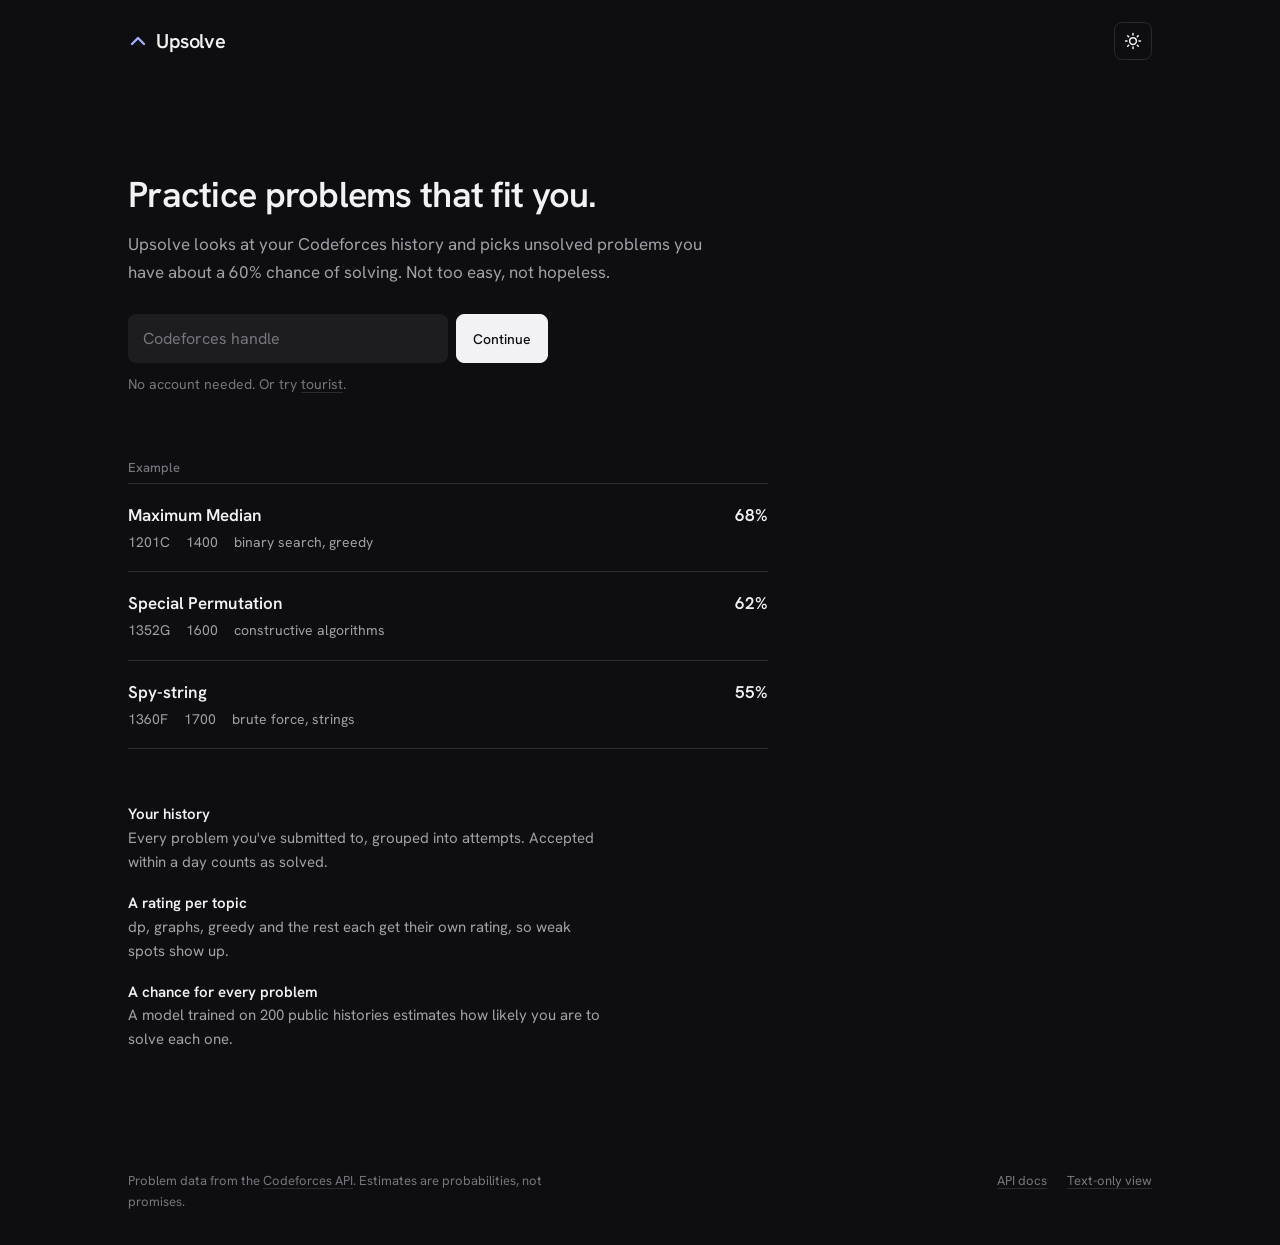
==== commit dece444b: "Add dark/light theme toggle with fade, minimal chevron logo" ====
--- a/static/index.html
+++ b/static/index.html
@@ -10,17 +10,35 @@
   <link rel="preconnect" href="https://fonts.gstatic.com" crossorigin>
   <link href="https://fonts.googleapis.com/css2?family=Hanken+Grotesk:wght@400;500;600&display=swap" rel="stylesheet">
   <link rel="stylesheet" href="/static/css/app.css">
+  <script>
+    // Dark by default; remember the visitor's choice. Runs before paint to avoid a flash.
+    (function () {
+      var t = "dark";
+      try { t = localStorage.getItem("upsolve-theme") || "dark"; } catch (e) {}
+      document.documentElement.dataset.theme = t;
+    })();
+  </script>
 </head>
 <body>
   <a class="skip" href="#main">Skip to content</a>
   <header class="masthead">
-    <a class="wordmark" href="/">Upsolve</a>
+    <a class="wordmark" href="/" aria-label="Upsolve home">
+      <svg class="logo" viewBox="0 0 20 20" aria-hidden="true" fill="none" stroke="currentColor" stroke-width="2.4" stroke-linecap="round" stroke-linejoin="round"><path d="M4 13l6-6 6 6"/></svg>
+      <span>Upsolve</span>
+    </a>
     <form class="handle-form" id="handle-form" role="search" aria-label="Load a Codeforces handle">
       <label for="handle-input" class="visually-hidden">Codeforces handle</label>
       <input id="handle-input" name="handle" autocomplete="off" spellcheck="false" placeholder="Handle"
              pattern="[A-Za-z0-9_.\-]{3,24}" required>
       <button type="submit" class="btn btn-ink">Open</button>
     </form>
+    <button id="theme-toggle" class="theme-toggle" type="button" aria-label="Switch to light mode">
+      <svg viewBox="0 0 24 24" aria-hidden="true" fill="none" stroke="currentColor" stroke-width="2" stroke-linecap="round">
+        <circle class="sun" cx="12" cy="12" r="4.5"/>
+        <path class="sun" d="M12 2v2M12 20v2M2 12h2M20 12h2M4.9 4.9l1.4 1.4M17.7 17.7l1.4 1.4M4.9 19.1l1.4-1.4M17.7 6.3l1.4-1.4"/>
+        <path class="moon" d="M20 14.5A8 8 0 1 1 9.5 4a6.5 6.5 0 0 0 10.5 10.5z"/>
+      </svg>
+    </button>
   </header>
 
   <div id="status" class="status" role="status" aria-live="polite"></div>
--- a/static/css/app.css
+++ b/static/css/app.css
@@ -33,8 +33,8 @@
 
 @media (prefers-color-scheme: dark) {
   :root:not([data-theme="light"]) {
-    --paper: #151517; --ink: #F2F2F4; --muted: #A0A0A8; --faint: #76767E; --line: #2A2A2E; --wash: #1D1D20;
-    --blue: #8C9CFF; --blue-ink: #A3B0FF; --on-blue: #151517; --ok: #5CCB83; --bad: #FF8A80; --focus: #A3B0FF;
+    --paper: #0E0E10; --ink: #F2F2F4; --muted: #A0A0A8; --faint: #76767E; --line: #2A2A2E; --wash: #1D1D20;
+    --blue: #8C9CFF; --blue-ink: #A3B0FF; --on-blue: #0E0E10; --ok: #5CCB83; --bad: #FF8A80; --focus: #A3B0FF;
     --t-newbie: #C2C2CC; --t-pupil: #5CCB83; --t-specialist: #4FD9CF; --t-expert: #A3B0FF;
     --t-cm: #F08CF0; --t-master: #FFB45C; --t-gm: #FF8A80;
     --heat-0: #232327; --heat-1: #2E3770; --heat-2: #4253B0; --heat-3: #6E80F0; --heat-4: #B3BDFF;
@@ -42,8 +42,8 @@
   }
 }
 :root[data-theme="dark"] {
-  --paper: #151517; --ink: #F2F2F4; --muted: #A0A0A8; --faint: #76767E; --line: #2A2A2E; --wash: #1D1D20;
-  --blue: #8C9CFF; --blue-ink: #A3B0FF; --on-blue: #151517; --ok: #5CCB83; --bad: #FF8A80; --focus: #A3B0FF;
+  --paper: #0E0E10; --ink: #F2F2F4; --muted: #A0A0A8; --faint: #76767E; --line: #2A2A2E; --wash: #1D1D20;
+  --blue: #8C9CFF; --blue-ink: #A3B0FF; --on-blue: #0E0E10; --ok: #5CCB83; --bad: #FF8A80; --focus: #A3B0FF;
   --t-newbie: #C2C2CC; --t-pupil: #5CCB83; --t-specialist: #4FD9CF; --t-expert: #A3B0FF;
   --t-cm: #F08CF0; --t-master: #FFB45C; --t-gm: #FF8A80;
   --heat-0: #232327; --heat-1: #2E3770; --heat-2: #4253B0; --heat-3: #6E80F0; --heat-4: #B3BDFF;
@@ -53,7 +53,7 @@
 *, *::before, *::after { box-sizing: border-box; }
 html { -webkit-text-size-adjust: 100%; }
 body {
-  margin: 0; min-height: 100vh; display: flex; flex-direction: column;
+  margin: 0; min-height: 100vh; display: flex; flex-direction: column; position: relative; isolation: isolate;
   background: var(--paper); color: var(--ink);
   font: 400 16px/1.6 var(--font); font-variant-numeric: tabular-nums;
   -webkit-font-smoothing: antialiased;
@@ -76,9 +76,15 @@
 /* ---------------------------------------------------------------- shell */
 
 .masthead { display: flex; align-items: center; justify-content: space-between; gap: 16px; padding: 20px var(--gutter); max-width: 1120px; width: 100%; margin: 0 auto; }
-.wordmark { font-weight: 600; font-size: 1rem; letter-spacing: -0.01em; }
+.wordmark { display: inline-flex; align-items: center; gap: 8px; font-weight: 600; font-size: 1.25rem; letter-spacing: -0.02em; }
+.logo { width: 20px; height: 20px; flex: none; color: var(--blue-ink); }
+.theme-toggle { flex: none; width: 38px; height: 38px; display: grid; place-items: center; border-radius: 8px; border: 1px solid var(--line); background: var(--paper); color: var(--ink); cursor: pointer; }
+.theme-toggle:hover { background: var(--wash); }
+.theme-toggle svg { width: 18px; height: 18px; }
+:root[data-theme="light"] .theme-toggle .sun { display: none; }
+:root:not([data-theme="light"]) .theme-toggle .moon { display: none; }
 .wordmark-mark { display: none; }
-.handle-form { display: flex; gap: 8px; flex: 0 1 280px; }
+.handle-form { display: flex; gap: 8px; flex: 0 1 280px; margin-left: auto; }
 .is-landing .handle-form { visibility: hidden; }
 .handle-form input, .landing-form input {
   flex: 1; min-width: 0; font: inherit; font-size: 0.9375rem; color: var(--ink); background: var(--wash);
@@ -316,3 +322,8 @@
 @media (prefers-reduced-motion: reduce) {
   *, *::before, *::after { animation-duration: 0.01ms !important; transition-duration: 0.01ms !important; }
 }
+
+/* Slow cross-fade when switching theme (only while switching, so normal use has no lag). */
+.theme-fading, .theme-fading *, .theme-fading *::before, .theme-fading *::after {
+  transition: background-color 600ms ease, color 600ms ease, border-color 600ms ease, fill 600ms ease, stroke 600ms ease !important;
+}
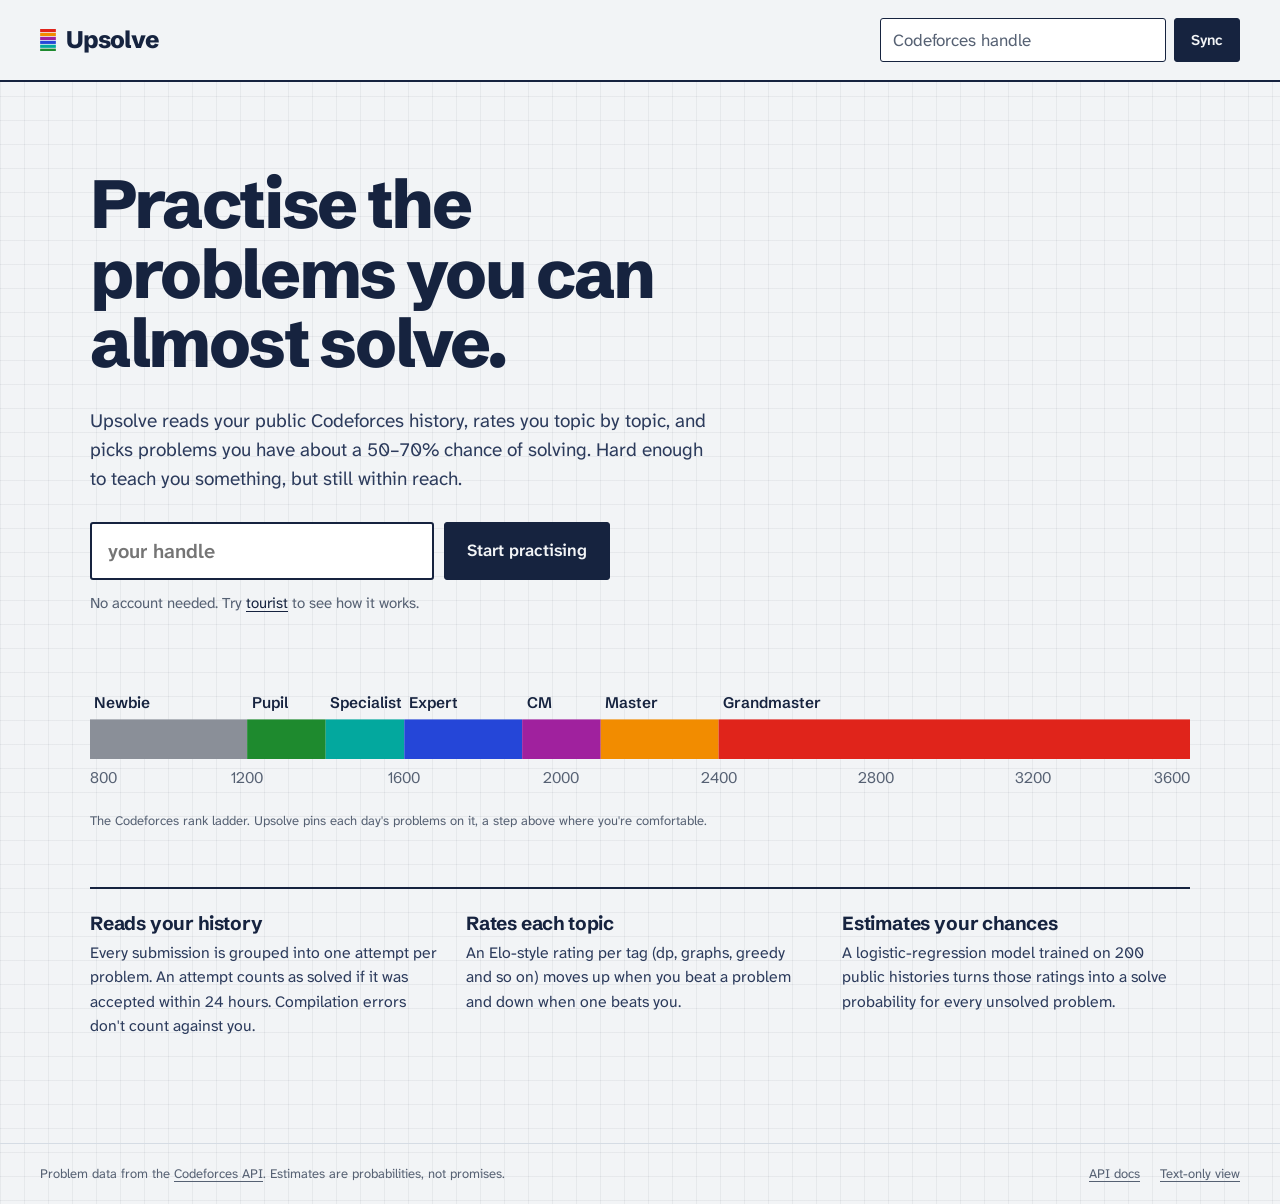
==== commit b7b2bfd2: "Build Upsolve, a Codeforces practice coach - ETL: paced Codeforces client, incremental sync, submiss" ====
--- a/static/index.html
+++ b/static/index.html
@@ -8,37 +8,29 @@
   <link rel="icon" href="/static/favicon.svg" type="image/svg+xml">
   <link rel="preconnect" href="https://fonts.googleapis.com">
   <link rel="preconnect" href="https://fonts.gstatic.com" crossorigin>
-  <link href="https://fonts.googleapis.com/css2?family=Hanken+Grotesk:wght@400;500;600&display=swap" rel="stylesheet">
+  <link href="https://fonts.googleapis.com/css2?family=Atkinson+Hyperlegible+Next:ital,wght@0,400;0,600;0,700;1,400&family=Schibsted+Grotesk:wght@600;700;800&display=swap" rel="stylesheet">
   <link rel="stylesheet" href="/static/css/app.css">
-  <script>
-    // Dark by default; remember the visitor's choice. Runs before paint to avoid a flash.
-    (function () {
-      var t = "dark";
-      try { t = localStorage.getItem("upsolve-theme") || "dark"; } catch (e) {}
-      document.documentElement.dataset.theme = t;
-    })();
-  </script>
 </head>
 <body>
   <a class="skip" href="#main">Skip to content</a>
   <header class="masthead">
     <a class="wordmark" href="/" aria-label="Upsolve home">
-      <svg class="logo" viewBox="0 0 20 20" aria-hidden="true" fill="none" stroke="currentColor" stroke-width="2.4" stroke-linecap="round" stroke-linejoin="round"><path d="M4 13l6-6 6 6"/></svg>
-      <span>Upsolve</span>
+      <svg class="wordmark-mark" viewBox="0 0 20 28" aria-hidden="true">
+        <rect x="0" y="0"  width="20" height="4" fill="var(--r-gm)"/>
+        <rect x="0" y="5"  width="20" height="4" fill="var(--r-master)"/>
+        <rect x="0" y="10" width="20" height="4" fill="var(--r-cm)"/>
+        <rect x="0" y="15" width="20" height="4" fill="var(--r-expert)"/>
+        <rect x="0" y="20" width="20" height="4" fill="var(--r-specialist)"/>
+        <rect x="0" y="25" width="20" height="3" fill="var(--r-pupil)"/>
+      </svg>
+      Upsolve
     </a>
     <form class="handle-form" id="handle-form" role="search" aria-label="Load a Codeforces handle">
       <label for="handle-input" class="visually-hidden">Codeforces handle</label>
-      <input id="handle-input" name="handle" autocomplete="off" spellcheck="false" placeholder="Handle"
+      <input id="handle-input" name="handle" autocomplete="off" spellcheck="false" placeholder="Codeforces handle"
              pattern="[A-Za-z0-9_.\-]{3,24}" required>
-      <button type="submit" class="btn btn-ink">Open</button>
+      <button type="submit" class="btn btn-ink">Sync</button>
     </form>
-    <button id="theme-toggle" class="theme-toggle" type="button" aria-label="Switch to light mode">
-      <svg viewBox="0 0 24 24" aria-hidden="true" fill="none" stroke="currentColor" stroke-width="2" stroke-linecap="round">
-        <circle class="sun" cx="12" cy="12" r="4.5"/>
-        <path class="sun" d="M12 2v2M12 20v2M2 12h2M20 12h2M4.9 4.9l1.4 1.4M17.7 17.7l1.4 1.4M4.9 19.1l1.4-1.4M17.7 6.3l1.4-1.4"/>
-        <path class="moon" d="M20 14.5A8 8 0 1 1 9.5 4a6.5 6.5 0 0 0 10.5 10.5z"/>
-      </svg>
-    </button>
   </header>
 
   <div id="status" class="status" role="status" aria-live="polite"></div>
--- a/static/css/app.css
+++ b/static/css/app.css
@@ -1,329 +1,498 @@
-/* Upsolve. Quiet list: one typeface, white space, grey details, one blue. */
+/* Upsolve: a practice logbook. Graph paper, ink, highlighter, and the Codeforces rank ladder. */
 
 :root {
-  --paper: #FFFFFF;
-  --ink: #000000;
-  --muted: #6E6E76;
-  --faint: #9A9AA2;
-  --line: #E9E9EE;
-  --wash: #F6F6F8;
-  --blue: #2F49D1;
-  --blue-ink: #2F49D1;
-  --on-blue: #FFFFFF;
-  --ok: #17803D;
-  --bad: #C42B2B;
-  --focus: #2F49D1;
-
-  /* Codeforces rank colours: handles only */
-  --t-newbie: #6B6B6B; --t-pupil: #17803D; --t-specialist: #03807A; --t-expert: #2340D8;
-  --t-cm: #9A1A9A; --t-master: #B35F00; --t-gm: #C42B2B;
-  --r-newbie: #8A8F98; --r-pupil: #1E8A2E; --r-specialist: #03A89E; --r-expert: #2546D8;
-  --r-cm: #A0219E; --r-master: #F28C00; --r-gm: #E0241B;
-
-  --heat-0: #EEEEF2; --heat-1: #CBD2F4; --heat-2: #97A5EA; --heat-3: #5D72DE; --heat-4: #2F49D1;
-
-  --font: "Hanken Grotesk", system-ui, -apple-system, "Segoe UI", sans-serif;
-  --gutter: clamp(20px, 5vw, 48px);
+  --paper: #F2F4F6;
+  --sheet: #FFFFFF;
+  --grid: rgba(22, 35, 63, 0.055);
+  --rule: #D5DCE4;
+  --ink: #16233F;
+  --ink-soft: #2C3B5C;
+  --graphite: #566173;
+  --highlighter: #FFE066;
+  --highlighter-ink: #16233F;
+  --focus: #F28C00;
+  --ok: #1E8A2E;
+  --bad: #C21A12;
+
+  /* Codeforces rank colours: fills */
+  --r-newbie: #8A8F98;
+  --r-pupil: #1E8A2E;
+  --r-specialist: #03A89E;
+  --r-expert: #2546D8;
+  --r-cm: #A0219E;
+  --r-master: #F28C00;
+  --r-gm: #E0241B;
+  /* ... and text-safe variants (>= 4.5:1 on white) */
+  --t-newbie: #5E636B;
+  --t-pupil: #1B7A29;
+  --t-specialist: #01766F;
+  --t-expert: #2546D8;
+  --t-cm: #A0219E;
+  --t-master: #A35700;
+  --t-gm: #C21A12;
+
+  --heat-0: #E4E8EE;
+  --heat-1: #B9C7E4;
+  --heat-2: #7F98CF;
+  --heat-3: #4562AE;
+  --heat-4: #1D3277;
+
+  --font-display: "Schibsted Grotesk", "Helvetica Neue", Arial, sans-serif;
+  --font-body: "Atkinson Hyperlegible Next", "Atkinson Hyperlegible", system-ui, sans-serif;
+
+  /* type scale: 4:3 progression around a 17px body */
+  --fs-small: 0.8125rem;
+  --fs-body: 1.0625rem;
+  --fs-h3: 1.1875rem;
+  --fs-h2: 1.5rem;
+  --fs-h1: 2.125rem;
+  --fs-hero: clamp(2.5rem, 6vw, 4.25rem);
+
+  --gutter: clamp(16px, 4vw, 40px);
+  --radius-tag: 3px;
   color-scheme: light;
-
-  /* names kept for plugins written against earlier versions */
-  --sheet: var(--paper); --graphite: var(--muted); --ink-soft: var(--ink); --rule: var(--line);
-  --soft: var(--line); --highlighter: var(--blue); --highlighter-ink: var(--on-blue);
 }
 
 @media (prefers-color-scheme: dark) {
   :root:not([data-theme="light"]) {
-    --paper: #0E0E10; --ink: #F2F2F4; --muted: #A0A0A8; --faint: #76767E; --line: #2A2A2E; --wash: #1D1D20;
-    --blue: #8C9CFF; --blue-ink: #A3B0FF; --on-blue: #0E0E10; --ok: #5CCB83; --bad: #FF8A80; --focus: #A3B0FF;
-    --t-newbie: #C2C2CC; --t-pupil: #5CCB83; --t-specialist: #4FD9CF; --t-expert: #A3B0FF;
-    --t-cm: #F08CF0; --t-master: #FFB45C; --t-gm: #FF8A80;
-    --heat-0: #232327; --heat-1: #2E3770; --heat-2: #4253B0; --heat-3: #6E80F0; --heat-4: #B3BDFF;
+    --paper: #0F1A2E;
+    --sheet: #15223A;
+    --grid: rgba(230, 236, 245, 0.04);
+    --rule: #2A3956;
+    --ink: #E8EDF5;
+    --ink-soft: #C9D3E3;
+    --graphite: #A3AEC0;
+    --highlighter: #FFE066;
+    --highlighter-ink: #16233F;
+    --t-newbie: #B4B9C2; --t-pupil: #5CC46B; --t-specialist: #3FD3C8; --t-expert: #8EA4FF;
+    --t-cm: #E07ADE; --t-master: #FFAE45; --t-gm: #FF7A70;
+    --r-expert: #4F6BFF;
+    --heat-0: #1C2A45; --heat-1: #2D4778; --heat-2: #4566AE; --heat-3: #7C98E0; --heat-4: #C3D1FF;
     color-scheme: dark;
   }
 }
 :root[data-theme="dark"] {
-  --paper: #0E0E10; --ink: #F2F2F4; --muted: #A0A0A8; --faint: #76767E; --line: #2A2A2E; --wash: #1D1D20;
-  --blue: #8C9CFF; --blue-ink: #A3B0FF; --on-blue: #0E0E10; --ok: #5CCB83; --bad: #FF8A80; --focus: #A3B0FF;
-  --t-newbie: #C2C2CC; --t-pupil: #5CCB83; --t-specialist: #4FD9CF; --t-expert: #A3B0FF;
-  --t-cm: #F08CF0; --t-master: #FFB45C; --t-gm: #FF8A80;
-  --heat-0: #232327; --heat-1: #2E3770; --heat-2: #4253B0; --heat-3: #6E80F0; --heat-4: #B3BDFF;
+  --paper: #0F1A2E; --sheet: #15223A; --grid: rgba(230, 236, 245, 0.04); --rule: #2A3956;
+  --ink: #E8EDF5; --ink-soft: #C9D3E3; --graphite: #A3AEC0;
+  --t-newbie: #B4B9C2; --t-pupil: #5CC46B; --t-specialist: #3FD3C8; --t-expert: #8EA4FF;
+  --t-cm: #E07ADE; --t-master: #FFAE45; --t-gm: #FF7A70; --r-expert: #4F6BFF;
+  --heat-0: #1C2A45; --heat-1: #2D4778; --heat-2: #4566AE; --heat-3: #7C98E0; --heat-4: #C3D1FF;
   color-scheme: dark;
 }
 
 *, *::before, *::after { box-sizing: border-box; }
+
 html { -webkit-text-size-adjust: 100%; }
+
 body {
-  margin: 0; min-height: 100vh; display: flex; flex-direction: column; position: relative; isolation: isolate;
-  background: var(--paper); color: var(--ink);
-  font: 400 16px/1.6 var(--font); font-variant-numeric: tabular-nums;
-  -webkit-font-smoothing: antialiased;
-}
-h1, h2, h3, h4 { font-weight: 600; line-height: 1.25; margin: 0 0 0.5em; letter-spacing: -0.01em; }
-h1 { font-size: 2rem; letter-spacing: -0.02em; }
-h2 { font-size: 1.25rem; }
-h3 { font-size: 1.0625rem; }
-h4 { font-size: 0.9375rem; }
-p { margin: 0 0 1em; max-width: 60ch; }
-a { color: inherit; text-decoration: none; }
-a:hover { color: var(--blue-ink); }
-p a, .hint a, .colophon a { text-decoration: underline; text-decoration-color: var(--line); text-underline-offset: 3px; }
-:focus-visible { outline: 2px solid var(--focus); outline-offset: 3px; border-radius: 4px; }
-.num { font-variant-numeric: tabular-nums; }
-.visually-hidden { position: absolute !important; width: 1px; height: 1px; overflow: hidden; clip: rect(0 0 0 0); white-space: nowrap; }
-.skip { position: absolute; left: 12px; top: -60px; z-index: 10; background: var(--ink); color: var(--paper); padding: 8px 14px; border-radius: 6px; }
+  margin: 0;
+  background-color: var(--paper);
+  background-image:
+    linear-gradient(var(--grid) 1px, transparent 1px),
+    linear-gradient(90deg, var(--grid) 1px, transparent 1px);
+  background-size: 24px 24px;
+  color: var(--ink);
+  font: 400 var(--fs-body)/1.55 var(--font-body);
+  min-height: 100vh;
+  display: flex;
+  flex-direction: column;
+}
+
+h1, h2, h3 {
+  font-family: var(--font-display);
+  line-height: 1.15;
+  letter-spacing: -0.01em;
+  margin: 0 0 0.5em;
+}
+h1 { font-size: var(--fs-h1); font-weight: 800; }
+h2 { font-size: var(--fs-h2); font-weight: 700; }
+h3 { font-size: var(--fs-h3); font-weight: 700; }
+p { margin: 0 0 1em; max-width: 68ch; }
+
+a { color: var(--ink); text-decoration-thickness: 1px; text-underline-offset: 3px; }
+a:hover { text-decoration-thickness: 2px; }
+
+:focus-visible {
+  outline: 3px solid var(--focus);
+  outline-offset: 2px;
+  border-radius: 2px;
+}
+
+.visually-hidden {
+  position: absolute !important; width: 1px; height: 1px; overflow: hidden;
+  clip: rect(0 0 0 0); white-space: nowrap;
+}
+
+.skip {
+  position: absolute; left: 12px; top: -48px; z-index: 10;
+  background: var(--ink); color: var(--paper); padding: 8px 14px; border-radius: var(--radius-tag);
+}
 .skip:focus { top: 12px; }
 
-/* ---------------------------------------------------------------- shell */
-
-.masthead { display: flex; align-items: center; justify-content: space-between; gap: 16px; padding: 20px var(--gutter); max-width: 1120px; width: 100%; margin: 0 auto; }
-.wordmark { display: inline-flex; align-items: center; gap: 8px; font-weight: 600; font-size: 1.25rem; letter-spacing: -0.02em; }
-.logo { width: 20px; height: 20px; flex: none; color: var(--blue-ink); }
-.theme-toggle { flex: none; width: 38px; height: 38px; display: grid; place-items: center; border-radius: 8px; border: 1px solid var(--line); background: var(--paper); color: var(--ink); cursor: pointer; }
-.theme-toggle:hover { background: var(--wash); }
-.theme-toggle svg { width: 18px; height: 18px; }
-:root[data-theme="light"] .theme-toggle .sun { display: none; }
-:root:not([data-theme="light"]) .theme-toggle .moon { display: none; }
-.wordmark-mark { display: none; }
-.handle-form { display: flex; gap: 8px; flex: 0 1 280px; margin-left: auto; }
-.is-landing .handle-form { visibility: hidden; }
-.handle-form input, .landing-form input {
-  flex: 1; min-width: 0; font: inherit; font-size: 0.9375rem; color: var(--ink); background: var(--wash);
-  border: 1px solid transparent; border-radius: 8px; padding: 8px 12px;
-}
-.handle-form input:focus, .landing-form input:focus { background: var(--paper); border-color: var(--line); }
-.handle-form input::placeholder, .landing-form input::placeholder { color: var(--faint); }
-
-main { flex: 1; width: 100%; max-width: 1120px; margin: 0 auto; padding: 0 var(--gutter) 96px; }
+/* ---------------------------------------------------------------- masthead */
+
+.masthead {
+  display: flex; align-items: center; justify-content: space-between; gap: 16px; flex-wrap: wrap;
+  padding: 18px var(--gutter);
+  border-bottom: 2px solid var(--ink);
+  background: var(--paper);
+}
+.wordmark {
+  display: inline-flex; align-items: center; gap: 10px;
+  font: 800 1.5rem/1 var(--font-display); letter-spacing: -0.03em;
+  text-decoration: none; color: var(--ink);
+}
+.wordmark-mark { width: 16px; height: 22px; }
+
+.handle-form { display: flex; gap: 8px; flex: 0 1 360px; }
+.handle-form input {
+  flex: 1; min-width: 0;
+  font: inherit; color: var(--ink);
+  background: var(--sheet);
+  border: 1.5px solid var(--ink); border-radius: var(--radius-tag);
+  padding: 8px 12px;
+}
+.handle-form input::placeholder { color: var(--graphite); }
+
+/* ---------------------------------------------------------------- buttons */
+
+.btn {
+  font: 600 0.9375rem/1 var(--font-body);
+  padding: 10px 16px;
+  border-radius: var(--radius-tag);
+  border: 1.5px solid var(--ink);
+  background: transparent; color: var(--ink);
+  cursor: pointer;
+  display: inline-flex; align-items: center; gap: 8px;
+  text-decoration: none;
+}
+.btn:hover { background: var(--sheet); }
+.btn-ink { background: var(--ink); color: var(--paper); }
+.btn-ink:hover { background: var(--ink-soft); }
+.btn-small { padding: 6px 10px; font-size: var(--fs-small); }
+.btn[disabled] { opacity: 0.5; cursor: not-allowed; }
+.btn-mark { background: var(--highlighter); color: var(--highlighter-ink); border-color: var(--highlighter-ink); }
+
+/* ---------------------------------------------------------------- status */
+
+.status:empty { display: none; }
+.status {
+  padding: 10px var(--gutter);
+  background: var(--sheet);
+  border-bottom: 1px solid var(--rule);
+  font-size: 0.9375rem;
+  display: flex; gap: 12px; align-items: center; flex-wrap: wrap;
+}
+.status[data-tone="error"] { border-left: 6px solid var(--bad); }
+.status[data-tone="busy"]::before {
+  content: ""; width: 14px; height: 14px; border-radius: 50%;
+  border: 2px solid var(--rule); border-top-color: var(--ink);
+  animation: spin 0.9s linear infinite;
+}
+@keyframes spin { to { transform: rotate(360deg); } }
+
+/* ---------------------------------------------------------------- layout */
+
+main { flex: 1; width: 100%; max-width: 1180px; margin: 0 auto; padding: 0 var(--gutter) 64px; }
 main:focus { outline: none; }
-.colophon { max-width: 1120px; width: 100%; margin: 0 auto; padding: 24px var(--gutter) 32px; display: flex; justify-content: space-between; gap: 16px; flex-wrap: wrap; font-size: 0.8125rem; color: var(--faint); }
+
+.colophon {
+  border-top: 1px solid var(--rule);
+  padding: 20px var(--gutter);
+  color: var(--graphite); font-size: var(--fs-small);
+  display: flex; justify-content: space-between; gap: 16px; flex-wrap: wrap;
+}
 .colophon p { margin: 0; }
+.colophon a { color: var(--graphite); }
 .colophon-links { display: flex; gap: 20px; list-style: none; margin: 0; padding: 0; }
+
 .noscript { padding: var(--gutter); }
 
-/* ---------------------------------------------------------------- buttons */
-
-.btn {
-  font: 500 0.875rem/1 var(--font); padding: 9px 14px; border-radius: 8px; border: 1px solid var(--line);
-  background: var(--paper); color: var(--ink); cursor: pointer; display: inline-flex; align-items: center; gap: 6px;
-}
-.btn:hover { background: var(--wash); color: var(--ink); }
-.btn-ink, .btn-blue { background: var(--ink); border-color: var(--ink); color: var(--paper); }
-.btn-ink:hover, .btn-blue:hover { background: var(--ink); color: var(--paper); opacity: 0.85; }
-.btn-small { padding: 6px 10px; font-size: 0.8125rem; }
-.btn-mark { color: var(--blue-ink); }
-.btn[disabled] { opacity: 0.4; cursor: not-allowed; }
-.linkish { background: none; border: 0; padding: 0; font: inherit; color: var(--muted); cursor: pointer; }
-.linkish:hover { color: var(--ink); }
-
-/* ---------------------------------------------------------------- status */
-
-.status:empty { display: none; }
-.status { max-width: 1120px; width: calc(100% - 2 * var(--gutter)); margin: 0 auto 8px; padding: 10px 14px; border-radius: 8px; background: var(--wash); font-size: 0.875rem; display: flex; gap: 12px; align-items: center; flex-wrap: wrap; }
-.status[data-tone="error"] { color: var(--bad); }
-.status[data-tone="busy"]::before { content: ""; width: 10px; height: 10px; border-radius: 50%; border: 2px solid var(--line); border-top-color: var(--ink); animation: spin 0.8s linear infinite; }
-@keyframes spin { to { transform: rotate(360deg); } }
-
 /* ---------------------------------------------------------------- landing */
 
-.landing { max-width: 640px; padding-top: clamp(48px, 10vh, 120px); }
-.landing h1 { font-size: clamp(1.75rem, 4vw, 2.25rem); margin-bottom: 0.4em; }
-.landing .lede { color: var(--muted); font-size: 1.0625rem; }
-.landing-form { display: flex; gap: 8px; margin: 28px 0 10px; max-width: 420px; }
-.landing-form input { font-size: 1rem; padding: 11px 14px; }
-.landing-form .btn { padding: 0 16px; }
-.hint { color: var(--faint); font-size: 0.875rem; }
-.sample { margin-top: 64px; }
-.sample h2, .recent h2, .facts-row h3 { font-size: 0.8125rem; font-weight: 500; color: var(--faint); letter-spacing: 0; }
-.recent { margin-top: 48px; }
-.recent ul { list-style: none; padding: 0; margin: 0; display: flex; gap: 6px 18px; flex-wrap: wrap; font-weight: 500; }
-.facts-row { margin-top: 56px; display: grid; gap: 20px; }
-.facts-row h3 { margin: 0 0 2px; color: var(--ink); font-size: 0.9375rem; font-weight: 600; }
-.facts-row p { color: var(--muted); font-size: 0.9375rem; margin: 0; }
+.landing { padding: clamp(32px, 7vw, 88px) 0 24px; }
+.landing h1 {
+  font-size: var(--fs-hero); line-height: 1.02; letter-spacing: -0.035em; max-width: 14ch;
+  margin-bottom: 0.4em;
+}
+.landing .lede { font-size: 1.1875rem; color: var(--ink-soft); max-width: 52ch; }
+.landing-form { display: flex; gap: 10px; flex-wrap: wrap; margin: 28px 0 12px; max-width: 520px; }
+.landing-form input {
+  flex: 1 1 220px; font: 600 1.25rem/1 var(--font-body); color: var(--ink);
+  padding: 14px 16px; border: 2px solid var(--ink); border-radius: var(--radius-tag); background: var(--sheet);
+}
+.landing-form .btn { font-size: 1.0625rem; padding: 14px 22px; }
+.hint { color: var(--graphite); font-size: 0.9375rem; }
+
+.ladder-strip { margin: 56px 0 8px; }
+figure { margin: 0; }
+.ladder-strip svg { width: 100%; height: auto; display: block; }
+.ladder-strip text { font-family: var(--font-display); }
+.ladder-strip figcaption { color: var(--graphite); font-size: var(--fs-small); margin-top: 8px; }
+
+.recent { margin-top: 40px; }
+.recent ul { list-style: none; padding: 0; margin: 0; display: flex; gap: 10px; flex-wrap: wrap; }
+.recent a { font-weight: 700; }
+
+.how {
+  display: grid; grid-template-columns: repeat(auto-fit, minmax(240px, 1fr));
+  gap: 28px; margin-top: 56px; border-top: 2px solid var(--ink); padding-top: 24px;
+}
+.how h3 { margin-bottom: 0.3em; }
+.how p { color: var(--ink-soft); font-size: 0.9875rem; }
 
 /* ---------------------------------------------------------------- profile + tabs */
 
-.who { padding: 32px 0 24px; }
-.who h1 { margin: 0 0 6px; overflow-wrap: anywhere; }
-.who-line { display: flex; gap: 6px 22px; flex-wrap: wrap; color: var(--muted); font-size: 0.9375rem; margin: 0; }
-.who-line b { color: var(--ink); font-weight: 600; }
-
-.tabs { display: flex; gap: 24px; border-bottom: 1px solid var(--line); overflow-x: auto; scrollbar-width: none; }
-.tabs button { font: 500 0.9375rem var(--font); background: none; border: 0; color: var(--muted); padding: 10px 0 12px; cursor: pointer; white-space: nowrap; border-bottom: 2px solid transparent; margin-bottom: -1px; }
+.who {
+  display: flex; align-items: flex-end; justify-content: space-between; gap: 20px; flex-wrap: wrap;
+  padding: 28px 0 18px;
+}
+.who h1 { margin: 0; font-size: clamp(1.75rem, 4vw, var(--fs-h1)); }
+.who-meta { display: flex; gap: 28px; flex-wrap: wrap; }
+.who-meta div { display: flex; flex-direction: column; }
+.who-meta dt { color: var(--graphite); font-size: var(--fs-small); }
+.who-meta dd { margin: 0; font: 700 1.25rem/1.2 var(--font-display); }
+.who-meta dd small { font: 400 var(--fs-small) var(--font-body); color: var(--graphite); }
+.who-sync { color: var(--graphite); font-size: var(--fs-small); }
+
+.tabs {
+  display: flex; gap: 2px; border-bottom: 2px solid var(--ink); overflow-x: auto;
+  scrollbar-width: thin;
+}
+.tabs button {
+  font: 700 1rem/1 var(--font-display);
+  background: none; border: 0; color: var(--graphite);
+  padding: 12px 16px 13px; cursor: pointer; white-space: nowrap;
+  border-bottom: 4px solid transparent; margin-bottom: -2px;
+}
 .tabs button:hover { color: var(--ink); }
 .tabs button[aria-selected="true"] { color: var(--ink); border-bottom-color: var(--ink); }
 
-.view { padding-top: 32px; }
-.view-narrow { max-width: 720px; }
-.view-head { display: flex; justify-content: space-between; align-items: flex-end; gap: 16px 32px; flex-wrap: wrap; margin-bottom: 20px; }
-.view-head h2 { margin: 0; }
-.view-head .lead { margin: 0; color: var(--muted); font-size: 0.9375rem; }
-.view-head p { margin: 4px 0 0; color: var(--muted); font-size: 0.9375rem; }
-.controls { display: flex; gap: 8px; align-items: center; flex-wrap: wrap; font-size: 0.875rem; color: var(--muted); }
-select, input[type="number"] { font: inherit; font-size: 0.875rem; color: var(--ink); background: var(--paper); border: 1px solid var(--line); border-radius: 8px; padding: 7px 10px; }
-
-/* ---------------------------------------------------------------- the list */
-
-.list { list-style: none; margin: 0; padding: 0; }
-.item { border-top: 1px solid var(--line); padding: 18px 0; }
-.item:last-child { border-bottom: 1px solid var(--line); }
-.item-top { display: flex; justify-content: space-between; align-items: baseline; gap: 16px; }
-.item-title { font-size: 1.0625rem; font-weight: 600; }
-.item-chance { font-size: 1.0625rem; font-weight: 600; }
-.item-meta { display: flex; gap: 4px 16px; flex-wrap: wrap; color: var(--muted); font-size: 0.875rem; margin-top: 2px; }
-.item-meta .is-focus, .taglist li.is-focus { color: var(--blue-ink); }
-.item-toggle { background: none; border: 0; padding: 0; margin-top: 8px; font: inherit; font-size: 0.8125rem; color: var(--faint); cursor: pointer; }
-.item-toggle:hover, .item-toggle[aria-expanded="true"] { color: var(--ink); }
-.item-body { padding-top: 12px; }
-.item-body[hidden] { display: none; }
-.zone-note { color: var(--muted); font-size: 0.875rem; margin: 16px 0 0; }
-
-.reasons { margin: 0 0 14px; padding: 0 0 0 16px; color: var(--muted); font-size: 0.9375rem; display: grid; gap: 2px; }
-.reasons li::marker { color: var(--faint); }
-.reasons li[data-kind="focus"], .reasons li[data-kind="upsolve"] { color: var(--ink); }
-.route-actions { display: flex; gap: 8px; flex-wrap: wrap; }
-
-/* .route rows stay available to plugins */
-.routes { list-style: none; margin: 0; padding: 0; }
-.route { border-top: 1px solid var(--line); padding: 14px 0; display: grid; grid-template-columns: 64px minmax(0, 1fr); gap: 12px; align-items: baseline; }
-.route-grade { color: var(--muted); font-size: 0.9375rem; }
-.route-grade span { display: none; }
+.view { padding-top: 28px; }
+.view-head { display: flex; justify-content: space-between; align-items: flex-start; gap: 16px; flex-wrap: wrap; margin-bottom: 18px; }
+.view-head p { color: var(--ink-soft); margin: 0; }
+.controls { display: flex; gap: 10px; align-items: center; flex-wrap: wrap; }
+select, input[type="number"] {
+  font: inherit; color: var(--ink); background: var(--sheet);
+  border: 1.5px solid var(--ink); border-radius: var(--radius-tag); padding: 7px 10px;
+}
+
+/* ---------------------------------------------------------------- today: ladder + route tags */
+
+.today { display: grid; grid-template-columns: 168px minmax(0, 1fr); gap: 32px; align-items: start; }
+
+.ladder { position: sticky; top: 16px; margin: 0; }
+.ladder svg { width: 100%; height: auto; display: block; overflow: visible; }
+.ladder .pin { transition: transform 700ms cubic-bezier(.2,.8,.2,1); }
+.ladder .pin-label { font: 700 12px var(--font-display); fill: var(--ink); }
+.ladder .tick { font: 600 11px var(--font-display); fill: var(--graphite); }
+.ladder .you { font: 700 12px var(--font-display); fill: var(--ink); }
+.ladder figcaption { font-size: var(--fs-small); color: var(--graphite); margin-top: 8px; }
+.ladder .pin.is-active rect { stroke: var(--focus); stroke-width: 3; }
+
+.routes { list-style: none; margin: 0; padding: 0; display: flex; flex-direction: column; gap: 18px; }
+
+.route {
+  display: grid; grid-template-columns: 76px minmax(0, 1fr);
+  background: var(--sheet);
+  border: 1.5px solid var(--ink);
+  border-radius: var(--radius-tag);
+  position: relative;
+}
+.route-grade {
+  background: var(--band); color: #fff;
+  display: flex; flex-direction: column; align-items: center; justify-content: flex-start;
+  padding: 14px 4px; gap: 6px;
+  border-right: 1.5px solid var(--ink);
+}
+.route-grade b { font: 800 1.375rem/1 var(--font-display); letter-spacing: -0.02em; }
+.route-grade span { font-size: 0.6875rem; line-height: 1.15; text-align: center; }
+.route-grade::after { /* the punched hole of a route tag */
+  content: ""; width: 12px; height: 12px; border-radius: 50%;
+  background: var(--paper); border: 1.5px solid var(--ink); margin-top: auto;
+}
+.route[data-dark-text] .route-grade { color: #16233F; }
+
+.route-body { padding: 14px 18px 16px; min-width: 0; }
 .route-title { display: flex; justify-content: space-between; gap: 12px; align-items: baseline; flex-wrap: wrap; }
-.route-title h3 { margin: 0; font-size: 1rem; }
-.route-id { color: var(--muted); margin-right: 8px; font-weight: 400; }
-.chance strong { font-weight: 600; }
-.taglist { display: flex; flex-wrap: wrap; gap: 2px 12px; margin: 2px 0 0; padding: 0; list-style: none; color: var(--muted); font-size: 0.875rem; }
+.route-title h3 { margin: 0; font-size: 1.25rem; }
+.route-title h3 a { text-decoration: none; }
+.route-title h3 a:hover { text-decoration: underline; }
+.route-id { color: var(--graphite); font-weight: 600; margin-right: 6px; }
+.chance { display: flex; align-items: center; gap: 10px; }
+.chance strong { font: 800 1.375rem/1 var(--font-display); }
+
+.meter { width: 120px; height: 10px; position: relative; background: var(--heat-0); border-radius: 2px; }
+.meter .zone {
+  position: absolute; top: -3px; bottom: -3px; left: 50%; width: 20%;
+  border: 1.5px dashed var(--ink); border-radius: 2px;
+}
+.meter .fill { position: absolute; inset: 0 auto 0 0; background: var(--ink); border-radius: 2px; }
+
+.taglist { display: flex; flex-wrap: wrap; gap: 6px; margin: 10px 0 0; padding: 0; list-style: none; }
+.taglist li {
+  font-size: var(--fs-small); padding: 2px 8px; border: 1px solid var(--rule); border-radius: 999px;
+  color: var(--ink-soft);
+}
+.taglist li.is-focus { background: var(--highlighter); color: var(--highlighter-ink); border-color: transparent; font-weight: 700; }
+
+.reasons { margin: 12px 0 0; padding: 0; list-style: none; display: grid; gap: 4px; font-size: 0.9375rem; color: var(--ink-soft); }
+.reasons li { display: grid; grid-template-columns: 18px 1fr; gap: 6px; }
+.reasons li::before { content: "–"; color: var(--graphite); }
+.reasons li[data-kind="upsolve"] { color: var(--ink); font-weight: 600; }
+.reasons li[data-kind="upsolve"]::before { content: "↺"; }
+.reasons li[data-kind="focus"]::before { content: "★"; }
+
+.route-actions { display: flex; gap: 10px; flex-wrap: wrap; margin-top: 14px; }
 
 /* ---------------------------------------------------------------- insights */
 
-.grid-2 { display: grid; grid-template-columns: repeat(auto-fit, minmax(min(100%, 440px), 1fr)); gap: 56px 64px; }
+.grid-2 { display: grid; grid-template-columns: repeat(auto-fit, minmax(min(100%, 460px), 1fr)); gap: 40px 48px; }
 .panel { min-width: 0; }
-.panel > h2 { display: flex; justify-content: space-between; align-items: baseline; gap: 12px; flex-wrap: wrap; font-size: 1rem; }
-.panel-note { color: var(--muted); font-size: 0.9375rem; }
+.panel > h2 { display: flex; justify-content: space-between; align-items: baseline; gap: 12px; flex-wrap: wrap; }
+.panel-note { color: var(--graphite); font-size: 0.9375rem; margin-top: -0.25em; }
 .span-all { grid-column: 1 / -1; }
 
-figure { margin: 0; }
+figure.chart { margin: 0; }
 figure.chart svg { width: 100%; height: auto; display: block; overflow: visible; }
-figure.chart figcaption { color: var(--faint); font-size: 0.8125rem; margin-top: 8px; }
-.chart text { font-family: var(--font); fill: var(--faint); font-size: 12px; }
-.chart .axis line, .chart .axis path { stroke: var(--line); }
+figure.chart figcaption { color: var(--graphite); font-size: var(--fs-small); margin-top: 8px; display: flex; justify-content: space-between; gap: 12px; flex-wrap: wrap; }
+.chart text { font-family: var(--font-display); font-weight: 600; fill: var(--graphite); font-size: 12px; }
+.chart .label-strong { fill: var(--ink); font-weight: 700; }
+.chart .axis line, .chart .axis path { stroke: var(--rule); }
+.linkish { background: none; border: 0; padding: 0; font: inherit; color: var(--ink); text-decoration: underline; text-underline-offset: 3px; cursor: pointer; }
 
 .topic-bars { list-style: none; padding: 0; margin: 0; }
 .topic-row {
-  display: grid; grid-template-columns: minmax(110px, 170px) minmax(0, 1fr) 52px; gap: 14px; align-items: center;
-  width: 100%; padding: 7px 8px; margin: 0 -8px; background: none; border: 0; border-radius: 6px;
-  font: inherit; font-size: 0.9375rem; color: inherit; text-align: left; cursor: pointer;
-}
-.topic-row:hover { background: var(--wash); }
-.topic-row[aria-pressed="true"] { background: var(--wash); }
-.topic-row[aria-pressed="true"] .topic-name { font-weight: 600; }
-.topic-name { overflow: hidden; text-overflow: ellipsis; white-space: nowrap; }
-.topic-name mark { background: none; color: var(--blue-ink); }
-.topic-track { position: relative; height: 4px; background: var(--line); border-radius: 2px; }
-.topic-bar { position: absolute; left: 0; top: 0; bottom: 0; background: var(--ink); border-radius: 2px; }
-.topic-bar[data-focus] { background: var(--blue); }
-.topic-bar[data-confidence="low"] { background: var(--faint); }
-.topic-overall { position: absolute; top: -5px; bottom: -5px; width: 1px; background: var(--muted); }
-.topic-num { text-align: right; line-height: 1.2; }
-.topic-num b { font-weight: 500; }
-.topic-num span { display: none; }
-
-.legend { display: flex; gap: 16px; flex-wrap: wrap; font-size: 0.8125rem; color: var(--faint); margin: 12px 0 0; padding: 0; list-style: none; }
+  display: grid; grid-template-columns: minmax(110px, 170px) minmax(0, 1fr) 92px; gap: 12px; align-items: center;
+  padding: 6px 4px; border-radius: var(--radius-tag); cursor: pointer; width: 100%;
+  background: none; border: 0; text-align: left; font: inherit; color: inherit;
+}
+.topic-row:hover { background: var(--sheet); }
+.topic-row[aria-pressed="true"] { background: var(--sheet); box-shadow: inset 4px 0 0 var(--ink); }
+.topic-name { font-weight: 600; overflow: hidden; text-overflow: ellipsis; white-space: nowrap; }
+.topic-name mark { background: var(--highlighter); color: var(--highlighter-ink); padding: 0 4px; border-radius: 2px; }
+.topic-track { position: relative; height: 18px; }
+.topic-bar { position: absolute; left: 0; top: 2px; bottom: 2px; background: var(--band); border-radius: 0 2px 2px 0; }
+.topic-bar[data-confidence="low"] {
+  background: repeating-linear-gradient(135deg, var(--band) 0 4px, transparent 4px 7px);
+  border: 1.5px solid var(--band);
+}
+.topic-overall { position: absolute; top: -3px; bottom: -3px; width: 0; border-left: 2px dashed var(--ink); }
+.topic-num { font-size: 0.875rem; text-align: right; line-height: 1.2; }
+.topic-num b { font-family: var(--font-display); font-size: 1rem; }
+.topic-num span { display: block; color: var(--graphite); font-size: 0.75rem; }
+
+.legend { display: flex; gap: 16px; flex-wrap: wrap; font-size: var(--fs-small); color: var(--graphite); margin: 10px 0 0; padding: 0; list-style: none; }
 .legend li { display: inline-flex; align-items: center; gap: 6px; }
-.swatch { width: 14px; height: 4px; display: inline-block; background: var(--ink); border-radius: 2px; }
-.swatch-hatch { background: var(--faint); }
-.swatch-dash { width: 1px; height: 12px; background: var(--muted); border-radius: 0; }
-
-.inspect h3 { font-size: 1.25rem; display: flex; justify-content: space-between; gap: 12px; flex-wrap: wrap; align-items: center; }
-.facts, .stat-line { display: flex; gap: 12px 28px; flex-wrap: wrap; margin: 4px 0 20px; }
-.facts div, .stat-line div { display: flex; flex-direction: column-reverse; }
-.facts dt, .stat-line dt { font-size: 0.8125rem; color: var(--faint); }
-.facts dd, .stat-line dd { margin: 0; font-size: 1.0625rem; font-weight: 600; }
-.attempt-list { list-style: none; padding: 0; margin: 8px 0 0; font-size: 0.9375rem; }
-.attempt-list li { display: grid; grid-template-columns: 18px minmax(0, 1fr) auto; gap: 8px; padding: 6px 0; border-top: 1px solid var(--line); }
-.attempt-list li > span:last-child { color: var(--muted); }
-.mark-ok { color: var(--ok); }
-.mark-no { color: var(--bad); }
-
-details.table-toggle { margin-top: 8px; font-size: 0.8125rem; }
-details.table-toggle summary { cursor: pointer; color: var(--faint); width: fit-content; }
-details.table-toggle summary:hover { color: var(--ink); }
-.table-wrap { max-height: 320px; overflow: auto; margin-top: 8px; }
-.data-table { width: 100%; border-collapse: collapse; font-size: 0.875rem; }
-.data-table caption { text-align: left; color: var(--faint); padding: 4px 0; }
-.data-table th, .data-table td { text-align: left; padding: 6px 8px 6px 0; border-bottom: 1px solid var(--line); }
-.data-table th { font-weight: 500; color: var(--muted); }
+.swatch { width: 18px; height: 10px; display: inline-block; border-radius: 2px; }
+.swatch-hatch { background: repeating-linear-gradient(135deg, var(--ink) 0 3px, transparent 3px 6px); border: 1px solid var(--ink); }
+.swatch-dash { border-top: 2px dashed var(--ink); height: 0; }
+
+.inspect { background: var(--sheet); border: 1.5px solid var(--ink); border-radius: var(--radius-tag); padding: 18px 20px; }
+.inspect h3 { display: flex; justify-content: space-between; gap: 12px; flex-wrap: wrap; align-items: center; }
+.facts { display: flex; gap: 24px; flex-wrap: wrap; margin: 4px 0 14px; }
+.facts div { display: flex; flex-direction: column; }
+.facts dt { font-size: var(--fs-small); color: var(--graphite); }
+.facts dd { margin: 0; font: 700 1.125rem var(--font-display); }
+
+.attempt-list { list-style: none; padding: 0; margin: 12px 0 0; font-size: 0.9375rem; }
+.attempt-list li { display: grid; grid-template-columns: 22px minmax(0, 1fr) auto; gap: 8px; padding: 5px 0; border-top: 1px solid var(--rule); }
+.attempt-list .mark-ok { color: var(--ok); font-weight: 700; }
+.attempt-list .mark-no { color: var(--bad); font-weight: 700; }
+
+.data-table, .topic-num, .meter + strong { font-variant-numeric: tabular-nums; }
+.data-table td, .attempt-list li > span:last-child, .slot span, .legend { font-family: var(--font-display); }
+.data-table { width: 100%; border-collapse: collapse; font-size: 0.875rem; margin-top: 10px; }
+.data-table caption { text-align: left; color: var(--graphite); padding-bottom: 6px; }
+.data-table th, .data-table td { text-align: left; padding: 5px 8px; border-bottom: 1px solid var(--rule); }
+.data-table th { font-weight: 700; }
+.table-wrap { max-height: 320px; overflow: auto; border: 1px solid var(--rule); border-radius: var(--radius-tag); padding: 0 8px 8px; background: var(--sheet); }
+
+.stat-line { display: flex; gap: 28px; flex-wrap: wrap; margin: 6px 0 16px; }
+.stat-line div { display: flex; flex-direction: column; }
+.stat-line dt { color: var(--graphite); font-size: var(--fs-small); }
+.stat-line dd { margin: 0; font: 700 1.25rem var(--font-display); }
 
 /* ---------------------------------------------------------------- plan */
 
-.plan-top { display: grid; gap: 48px; max-width: 720px; }
-.progress { margin: 4px 0 28px; }
-.progress-bar { height: 4px; background: var(--line); border-radius: 2px; overflow: hidden; margin: 10px 0 6px; max-width: 320px; }
-.progress-bar span { display: block; height: 100%; background: var(--ink); }
-.progress p { margin: 0; color: var(--muted); font-size: 0.875rem; }
-.progress p b { color: var(--ink); font-weight: 600; }
-
-.week { list-style: none; padding: 0; margin: 0; }
-.day { display: grid; grid-template-columns: 72px minmax(0, 1fr); gap: 16px; padding: 14px 0; border-top: 1px solid var(--line); }
-.day:last-child { border-bottom: 1px solid var(--line); }
-.day h3 { margin: 0; font-size: 0.9375rem; font-weight: 500; color: var(--muted); }
-.day.is-today h3 { color: var(--ink); font-weight: 600; }
-.day-items { display: grid; gap: 6px; min-width: 0; }
-.day-empty { color: var(--faint); font-size: 0.9375rem; }
-.slot { display: flex; justify-content: space-between; gap: 12px; font-size: 0.9375rem; }
-.slot b { font-weight: 500; }
-.slot span { color: var(--muted); white-space: nowrap; }
-.slot.is-done b { text-decoration: line-through; color: var(--muted); }
-.slot-solved b::before { content: "✓ "; color: var(--ok); }
-
-.settings h2 { font-size: 1rem; }
-.settings-grid { display: grid; gap: 24px; }
-.settings fieldset { border: 0; padding: 0; margin: 0; min-width: 0; }
-.settings legend { font-weight: 600; font-size: 0.9375rem; margin-bottom: 8px; }
-.settings .help { color: var(--faint); font-size: 0.8125rem; margin: 8px 0 0; }
-.topic-pick { display: grid; grid-template-columns: repeat(auto-fill, minmax(180px, 1fr)); gap: 0 16px; }
-.topic-pick label { display: flex; gap: 8px; align-items: center; padding: 4px 0; cursor: pointer; font-size: 0.9375rem; }
-.topic-pick input { width: 15px; height: 15px; accent-color: var(--ink); }
-.topic-pick label span small { color: var(--faint); margin-left: 4px; }
-.topic-pick input:disabled + span { color: var(--faint); }
-.settings-actions { display: flex; gap: 12px; align-items: center; flex-wrap: wrap; }
-.settings-actions input { width: 72px; }
+.plan-top { display: grid; grid-template-columns: minmax(0, 1fr); gap: 36px; }
+.settings-grid { display: grid; grid-template-columns: minmax(0, 2fr) minmax(200px, 1fr); gap: 28px; align-items: start; }
+.tally { display: flex; align-items: center; gap: 18px; flex-wrap: wrap; margin: 8px 0 24px; }
+.tally svg { height: 44px; width: auto; }
+.tally p { margin: 0; font: 700 1.25rem var(--font-display); }
+.tally p small { display: block; font: 400 0.9375rem var(--font-body); color: var(--graphite); }
+
+.week { list-style: none; padding: 0; margin: 0; display: grid; grid-template-columns: repeat(7, minmax(0, 1fr)); border: 1.5px solid var(--ink); border-radius: var(--radius-tag); background: var(--sheet); }
+.day { padding: 10px 10px 14px; border-right: 1px solid var(--rule); min-height: 180px; min-width: 0; }
+.day:last-child { border-right: 0; }
+.day h3 { font-size: 0.9375rem; margin: 0 0 8px; display: flex; justify-content: space-between; color: var(--graphite); }
+.day.is-today { background: color-mix(in srgb, var(--highlighter) 28%, var(--sheet)); }
+.day.is-today h3 { color: var(--ink); }
+.slot { display: block; text-decoration: none; padding: 7px 8px; border-left: 4px solid var(--band); background: var(--paper); border-radius: 2px; margin-bottom: 8px; font-size: 0.875rem; line-height: 1.3; }
+.slot b { display: block; font-family: var(--font-display); }
+.slot span { color: var(--graphite); font-size: 0.8125rem; }
+.slot.is-done { text-decoration: line-through; text-decoration-thickness: 2px; opacity: 0.8; }
+.slot-solved { border-left-style: double; border-left-width: 6px; }
+
+.settings { background: var(--sheet); border: 1.5px solid var(--ink); border-radius: var(--radius-tag); padding: 18px 20px; }
+.settings fieldset { border: 0; padding: 0; margin: 0 0 16px; }
+.settings legend { font-weight: 700; margin-bottom: 6px; }
+.settings .help { color: var(--graphite); font-size: var(--fs-small); margin: 4px 0 0; }
+.topic-pick { display: grid; grid-template-columns: repeat(auto-fill, minmax(190px, 1fr)); gap: 4px 12px; max-height: 260px; overflow: auto; padding: 4px; border: 1px solid var(--rule); border-radius: var(--radius-tag); }
+.topic-pick label { display: flex; gap: 6px; align-items: center; font-size: 0.9375rem; cursor: pointer; }
+.topic-pick input:disabled + span { color: var(--graphite); }
 
 /* ---------------------------------------------------------------- plugins */
 
-.plugin-list { list-style: none; padding: 0; margin: 0; max-width: 720px; }
-.plugin-item { display: flex; justify-content: space-between; gap: 20px; align-items: flex-start; padding: 16px 0; border-top: 1px solid var(--line); }
-.plugin-item h3 { margin: 0 0 2px; }
-.plugin-item h3 small { color: var(--faint); font-weight: 400; }
-.plugin-item p { margin: 0; color: var(--muted); font-size: 0.9375rem; }
+.plugin-list { list-style: none; padding: 0; margin: 0; display: grid; gap: 14px; }
+.plugin-item { display: flex; justify-content: space-between; gap: 20px; align-items: flex-start; flex-wrap: wrap; padding: 16px 18px; background: var(--sheet); border: 1.5px solid var(--ink); border-radius: var(--radius-tag); }
+.plugin-item h3 { margin: 0 0 4px; }
+.plugin-item p { margin: 0; color: var(--ink-soft); font-size: 0.9375rem; }
 .plugin-item .errors { color: var(--bad); }
-.plugin-slot { margin-top: 56px; display: grid; gap: 40px; }
-.plugin-frame > header { display: flex; justify-content: space-between; align-items: baseline; gap: 12px; margin-bottom: 12px; }
-.plugin-frame > header h2 { margin: 0; font-size: 1rem; }
-.plugin-frame > header small { color: var(--faint); font-size: 0.8125rem; }
-.switch { display: inline-flex; align-items: center; gap: 8px; cursor: pointer; font-size: 0.875rem; color: var(--muted); }
-.switch input { width: 16px; height: 16px; accent-color: var(--ink); }
-
-/* ---------------------------------------------------------------- states */
-
-.empty { padding: 32px 0; color: var(--muted); max-width: 60ch; }
-.empty h2 { color: var(--ink); font-size: 1.0625rem; }
-.skeleton { color: var(--faint); padding: 32px 0; font-size: 0.9375rem; }
-
-.rk-newbie { color: var(--t-newbie); } .rk-pupil { color: var(--t-pupil); } .rk-specialist { color: var(--t-specialist); }
-.rk-expert { color: var(--t-expert); } .rk-cm { color: var(--t-cm); } .rk-master { color: var(--t-master); } .rk-gm { color: var(--t-gm); }
-
-@media (max-width: 600px) {
-  .masthead { flex-wrap: wrap; }
+.plugin-slot { margin-top: 40px; display: grid; gap: 28px; }
+.plugin-frame { border-top: 2px solid var(--ink); padding-top: 14px; }
+.plugin-frame > header { display: flex; justify-content: space-between; align-items: baseline; gap: 12px; margin-bottom: 10px; }
+.plugin-frame > header h2 { margin: 0; font-size: var(--fs-h3); }
+.plugin-frame > header small { color: var(--graphite); }
+.switch { display: inline-flex; align-items: center; gap: 8px; cursor: pointer; font-weight: 600; }
+.switch input { width: 18px; height: 18px; accent-color: var(--ink); }
+
+/* ---------------------------------------------------------------- empty / errors */
+
+.empty { padding: 28px; border: 1.5px dashed var(--graphite); border-radius: var(--radius-tag); color: var(--ink-soft); }
+.empty h2 { color: var(--ink); }
+.skeleton { color: var(--graphite); padding: 24px 0; }
+
+/* ---------------------------------------------------------------- rank text colours */
+
+.rk-newbie { color: var(--t-newbie); }
+.rk-pupil { color: var(--t-pupil); }
+.rk-specialist { color: var(--t-specialist); }
+.rk-expert { color: var(--t-expert); }
+.rk-cm { color: var(--t-cm); }
+.rk-master { color: var(--t-master); }
+.rk-gm { color: var(--t-gm); }
+
+/* ---------------------------------------------------------------- responsive */
+
+@media (max-width: 860px) {
+  .today { grid-template-columns: 1fr; }
+  .ladder { position: static; max-width: 200px; }
+  .settings-grid { grid-template-columns: 1fr; }
+  .week { grid-template-columns: 1fr; }
+  .day { border-right: 0; border-bottom: 1px solid var(--rule); min-height: 0; }
+  .day:last-child { border-bottom: 0; }
+}
+@media (max-width: 560px) {
+  .ladder { display: none; }  /* each card already shows its rating and rank */
+  .route { grid-template-columns: 58px minmax(0, 1fr); }
+  .route-grade b { font-size: 1.0625rem; }
+  .meter { width: 80px; }
+  .topic-row { grid-template-columns: 96px minmax(0, 1fr) 72px; gap: 8px; }
+  .topic-pick { grid-template-columns: 1fr; }
   .handle-form { flex-basis: 100%; }
-  .topic-row { grid-template-columns: 100px minmax(0, 1fr) 44px; gap: 10px; }
-  .day { grid-template-columns: 48px minmax(0, 1fr); }
-  .slot { flex-direction: column; gap: 0; }
-}
+}
+
 @media (prefers-reduced-motion: reduce) {
   *, *::before, *::after { animation-duration: 0.01ms !important; transition-duration: 0.01ms !important; }
 }
-
-/* Slow cross-fade when switching theme (only while switching, so normal use has no lag). */
-.theme-fading, .theme-fading *, .theme-fading *::before, .theme-fading *::after {
-  transition: background-color 600ms ease, color 600ms ease, border-color 600ms ease, fill 600ms ease, stroke 600ms ease !important;
-}
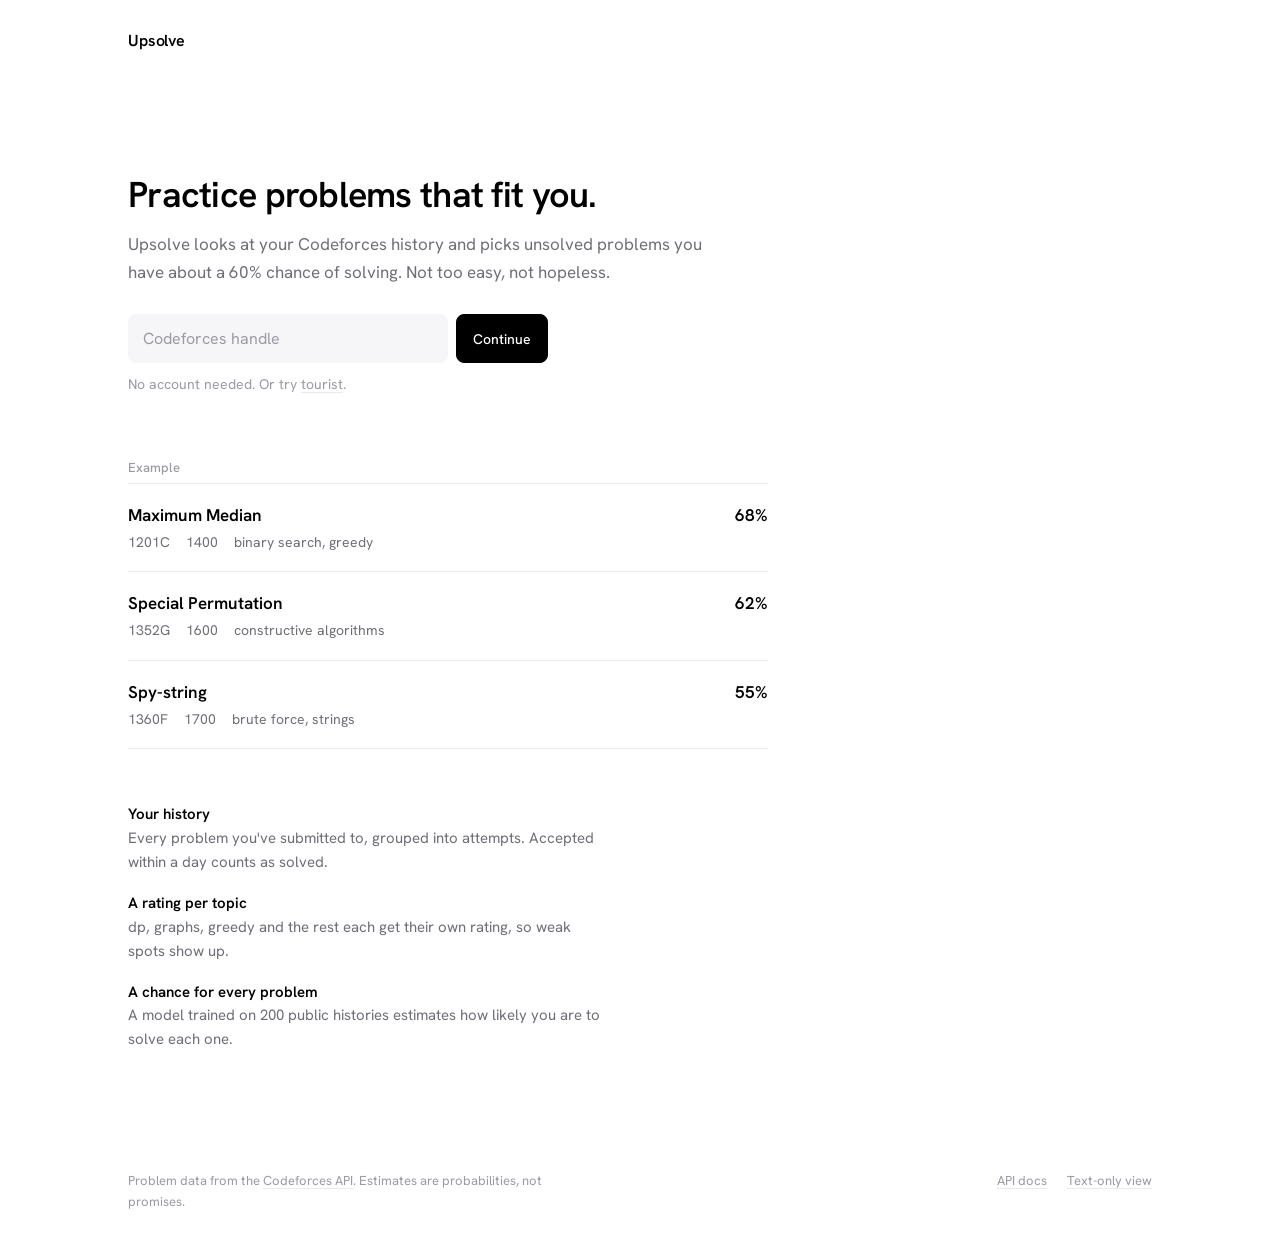
==== commit 3b3aa4f5: "Redesign frontend as a minimal list Replace the logbook styling with a quiet layout: one typeface (H" ====
--- a/static/index.html
+++ b/static/index.html
@@ -8,28 +8,18 @@
   <link rel="icon" href="/static/favicon.svg" type="image/svg+xml">
   <link rel="preconnect" href="https://fonts.googleapis.com">
   <link rel="preconnect" href="https://fonts.gstatic.com" crossorigin>
-  <link href="https://fonts.googleapis.com/css2?family=Atkinson+Hyperlegible+Next:ital,wght@0,400;0,600;0,700;1,400&family=Schibsted+Grotesk:wght@600;700;800&display=swap" rel="stylesheet">
+  <link href="https://fonts.googleapis.com/css2?family=Hanken+Grotesk:wght@400;500;600&display=swap" rel="stylesheet">
   <link rel="stylesheet" href="/static/css/app.css">
 </head>
 <body>
   <a class="skip" href="#main">Skip to content</a>
   <header class="masthead">
-    <a class="wordmark" href="/" aria-label="Upsolve home">
-      <svg class="wordmark-mark" viewBox="0 0 20 28" aria-hidden="true">
-        <rect x="0" y="0"  width="20" height="4" fill="var(--r-gm)"/>
-        <rect x="0" y="5"  width="20" height="4" fill="var(--r-master)"/>
-        <rect x="0" y="10" width="20" height="4" fill="var(--r-cm)"/>
-        <rect x="0" y="15" width="20" height="4" fill="var(--r-expert)"/>
-        <rect x="0" y="20" width="20" height="4" fill="var(--r-specialist)"/>
-        <rect x="0" y="25" width="20" height="3" fill="var(--r-pupil)"/>
-      </svg>
-      Upsolve
-    </a>
+    <a class="wordmark" href="/">Upsolve</a>
     <form class="handle-form" id="handle-form" role="search" aria-label="Load a Codeforces handle">
       <label for="handle-input" class="visually-hidden">Codeforces handle</label>
-      <input id="handle-input" name="handle" autocomplete="off" spellcheck="false" placeholder="Codeforces handle"
+      <input id="handle-input" name="handle" autocomplete="off" spellcheck="false" placeholder="Handle"
              pattern="[A-Za-z0-9_.\-]{3,24}" required>
-      <button type="submit" class="btn btn-ink">Sync</button>
+      <button type="submit" class="btn btn-ink">Open</button>
     </form>
   </header>
 
--- a/static/css/app.css
+++ b/static/css/app.css
@@ -1,498 +1,318 @@
-/* Upsolve: a practice logbook. Graph paper, ink, highlighter, and the Codeforces rank ladder. */
+/* Upsolve. Quiet list: one typeface, white space, grey details, one blue. */
 
 :root {
-  --paper: #F2F4F6;
-  --sheet: #FFFFFF;
-  --grid: rgba(22, 35, 63, 0.055);
-  --rule: #D5DCE4;
-  --ink: #16233F;
-  --ink-soft: #2C3B5C;
-  --graphite: #566173;
-  --highlighter: #FFE066;
-  --highlighter-ink: #16233F;
-  --focus: #F28C00;
-  --ok: #1E8A2E;
-  --bad: #C21A12;
-
-  /* Codeforces rank colours: fills */
-  --r-newbie: #8A8F98;
-  --r-pupil: #1E8A2E;
-  --r-specialist: #03A89E;
-  --r-expert: #2546D8;
-  --r-cm: #A0219E;
-  --r-master: #F28C00;
-  --r-gm: #E0241B;
-  /* ... and text-safe variants (>= 4.5:1 on white) */
-  --t-newbie: #5E636B;
-  --t-pupil: #1B7A29;
-  --t-specialist: #01766F;
-  --t-expert: #2546D8;
-  --t-cm: #A0219E;
-  --t-master: #A35700;
-  --t-gm: #C21A12;
-
-  --heat-0: #E4E8EE;
-  --heat-1: #B9C7E4;
-  --heat-2: #7F98CF;
-  --heat-3: #4562AE;
-  --heat-4: #1D3277;
-
-  --font-display: "Schibsted Grotesk", "Helvetica Neue", Arial, sans-serif;
-  --font-body: "Atkinson Hyperlegible Next", "Atkinson Hyperlegible", system-ui, sans-serif;
-
-  /* type scale: 4:3 progression around a 17px body */
-  --fs-small: 0.8125rem;
-  --fs-body: 1.0625rem;
-  --fs-h3: 1.1875rem;
-  --fs-h2: 1.5rem;
-  --fs-h1: 2.125rem;
-  --fs-hero: clamp(2.5rem, 6vw, 4.25rem);
-
-  --gutter: clamp(16px, 4vw, 40px);
-  --radius-tag: 3px;
+  --paper: #FFFFFF;
+  --ink: #000000;
+  --muted: #6E6E76;
+  --faint: #9A9AA2;
+  --line: #E9E9EE;
+  --wash: #F6F6F8;
+  --blue: #2F49D1;
+  --blue-ink: #2F49D1;
+  --on-blue: #FFFFFF;
+  --ok: #17803D;
+  --bad: #C42B2B;
+  --focus: #2F49D1;
+
+  /* Codeforces rank colours: handles only */
+  --t-newbie: #6B6B6B; --t-pupil: #17803D; --t-specialist: #03807A; --t-expert: #2340D8;
+  --t-cm: #9A1A9A; --t-master: #B35F00; --t-gm: #C42B2B;
+  --r-newbie: #8A8F98; --r-pupil: #1E8A2E; --r-specialist: #03A89E; --r-expert: #2546D8;
+  --r-cm: #A0219E; --r-master: #F28C00; --r-gm: #E0241B;
+
+  --heat-0: #EEEEF2; --heat-1: #CBD2F4; --heat-2: #97A5EA; --heat-3: #5D72DE; --heat-4: #2F49D1;
+
+  --font: "Hanken Grotesk", system-ui, -apple-system, "Segoe UI", sans-serif;
+  --gutter: clamp(20px, 5vw, 48px);
   color-scheme: light;
+
+  /* names kept for plugins written against earlier versions */
+  --sheet: var(--paper); --graphite: var(--muted); --ink-soft: var(--ink); --rule: var(--line);
+  --soft: var(--line); --highlighter: var(--blue); --highlighter-ink: var(--on-blue);
 }
 
 @media (prefers-color-scheme: dark) {
   :root:not([data-theme="light"]) {
-    --paper: #0F1A2E;
-    --sheet: #15223A;
-    --grid: rgba(230, 236, 245, 0.04);
-    --rule: #2A3956;
-    --ink: #E8EDF5;
-    --ink-soft: #C9D3E3;
-    --graphite: #A3AEC0;
-    --highlighter: #FFE066;
-    --highlighter-ink: #16233F;
-    --t-newbie: #B4B9C2; --t-pupil: #5CC46B; --t-specialist: #3FD3C8; --t-expert: #8EA4FF;
-    --t-cm: #E07ADE; --t-master: #FFAE45; --t-gm: #FF7A70;
-    --r-expert: #4F6BFF;
-    --heat-0: #1C2A45; --heat-1: #2D4778; --heat-2: #4566AE; --heat-3: #7C98E0; --heat-4: #C3D1FF;
+    --paper: #151517; --ink: #F2F2F4; --muted: #A0A0A8; --faint: #76767E; --line: #2A2A2E; --wash: #1D1D20;
+    --blue: #8C9CFF; --blue-ink: #A3B0FF; --on-blue: #151517; --ok: #5CCB83; --bad: #FF8A80; --focus: #A3B0FF;
+    --t-newbie: #C2C2CC; --t-pupil: #5CCB83; --t-specialist: #4FD9CF; --t-expert: #A3B0FF;
+    --t-cm: #F08CF0; --t-master: #FFB45C; --t-gm: #FF8A80;
+    --heat-0: #232327; --heat-1: #2E3770; --heat-2: #4253B0; --heat-3: #6E80F0; --heat-4: #B3BDFF;
     color-scheme: dark;
   }
 }
 :root[data-theme="dark"] {
-  --paper: #0F1A2E; --sheet: #15223A; --grid: rgba(230, 236, 245, 0.04); --rule: #2A3956;
-  --ink: #E8EDF5; --ink-soft: #C9D3E3; --graphite: #A3AEC0;
-  --t-newbie: #B4B9C2; --t-pupil: #5CC46B; --t-specialist: #3FD3C8; --t-expert: #8EA4FF;
-  --t-cm: #E07ADE; --t-master: #FFAE45; --t-gm: #FF7A70; --r-expert: #4F6BFF;
-  --heat-0: #1C2A45; --heat-1: #2D4778; --heat-2: #4566AE; --heat-3: #7C98E0; --heat-4: #C3D1FF;
+  --paper: #151517; --ink: #F2F2F4; --muted: #A0A0A8; --faint: #76767E; --line: #2A2A2E; --wash: #1D1D20;
+  --blue: #8C9CFF; --blue-ink: #A3B0FF; --on-blue: #151517; --ok: #5CCB83; --bad: #FF8A80; --focus: #A3B0FF;
+  --t-newbie: #C2C2CC; --t-pupil: #5CCB83; --t-specialist: #4FD9CF; --t-expert: #A3B0FF;
+  --t-cm: #F08CF0; --t-master: #FFB45C; --t-gm: #FF8A80;
+  --heat-0: #232327; --heat-1: #2E3770; --heat-2: #4253B0; --heat-3: #6E80F0; --heat-4: #B3BDFF;
   color-scheme: dark;
 }
 
 *, *::before, *::after { box-sizing: border-box; }
-
 html { -webkit-text-size-adjust: 100%; }
-
 body {
-  margin: 0;
-  background-color: var(--paper);
-  background-image:
-    linear-gradient(var(--grid) 1px, transparent 1px),
-    linear-gradient(90deg, var(--grid) 1px, transparent 1px);
-  background-size: 24px 24px;
-  color: var(--ink);
-  font: 400 var(--fs-body)/1.55 var(--font-body);
-  min-height: 100vh;
-  display: flex;
-  flex-direction: column;
-}
-
-h1, h2, h3 {
-  font-family: var(--font-display);
-  line-height: 1.15;
-  letter-spacing: -0.01em;
-  margin: 0 0 0.5em;
-}
-h1 { font-size: var(--fs-h1); font-weight: 800; }
-h2 { font-size: var(--fs-h2); font-weight: 700; }
-h3 { font-size: var(--fs-h3); font-weight: 700; }
-p { margin: 0 0 1em; max-width: 68ch; }
-
-a { color: var(--ink); text-decoration-thickness: 1px; text-underline-offset: 3px; }
-a:hover { text-decoration-thickness: 2px; }
-
-:focus-visible {
-  outline: 3px solid var(--focus);
-  outline-offset: 2px;
-  border-radius: 2px;
-}
-
-.visually-hidden {
-  position: absolute !important; width: 1px; height: 1px; overflow: hidden;
-  clip: rect(0 0 0 0); white-space: nowrap;
-}
-
-.skip {
-  position: absolute; left: 12px; top: -48px; z-index: 10;
-  background: var(--ink); color: var(--paper); padding: 8px 14px; border-radius: var(--radius-tag);
-}
+  margin: 0; min-height: 100vh; display: flex; flex-direction: column;
+  background: var(--paper); color: var(--ink);
+  font: 400 16px/1.6 var(--font); font-variant-numeric: tabular-nums;
+  -webkit-font-smoothing: antialiased;
+}
+h1, h2, h3, h4 { font-weight: 600; line-height: 1.25; margin: 0 0 0.5em; letter-spacing: -0.01em; }
+h1 { font-size: 2rem; letter-spacing: -0.02em; }
+h2 { font-size: 1.25rem; }
+h3 { font-size: 1.0625rem; }
+h4 { font-size: 0.9375rem; }
+p { margin: 0 0 1em; max-width: 60ch; }
+a { color: inherit; text-decoration: none; }
+a:hover { color: var(--blue-ink); }
+p a, .hint a, .colophon a { text-decoration: underline; text-decoration-color: var(--line); text-underline-offset: 3px; }
+:focus-visible { outline: 2px solid var(--focus); outline-offset: 3px; border-radius: 4px; }
+.num { font-variant-numeric: tabular-nums; }
+.visually-hidden { position: absolute !important; width: 1px; height: 1px; overflow: hidden; clip: rect(0 0 0 0); white-space: nowrap; }
+.skip { position: absolute; left: 12px; top: -60px; z-index: 10; background: var(--ink); color: var(--paper); padding: 8px 14px; border-radius: 6px; }
 .skip:focus { top: 12px; }
 
-/* ---------------------------------------------------------------- masthead */
-
-.masthead {
-  display: flex; align-items: center; justify-content: space-between; gap: 16px; flex-wrap: wrap;
-  padding: 18px var(--gutter);
-  border-bottom: 2px solid var(--ink);
-  background: var(--paper);
-}
-.wordmark {
-  display: inline-flex; align-items: center; gap: 10px;
-  font: 800 1.5rem/1 var(--font-display); letter-spacing: -0.03em;
-  text-decoration: none; color: var(--ink);
-}
-.wordmark-mark { width: 16px; height: 22px; }
-
-.handle-form { display: flex; gap: 8px; flex: 0 1 360px; }
-.handle-form input {
-  flex: 1; min-width: 0;
-  font: inherit; color: var(--ink);
-  background: var(--sheet);
-  border: 1.5px solid var(--ink); border-radius: var(--radius-tag);
-  padding: 8px 12px;
-}
-.handle-form input::placeholder { color: var(--graphite); }
+/* ---------------------------------------------------------------- shell */
+
+.masthead { display: flex; align-items: center; justify-content: space-between; gap: 16px; padding: 20px var(--gutter); max-width: 1120px; width: 100%; margin: 0 auto; }
+.wordmark { font-weight: 600; font-size: 1rem; letter-spacing: -0.01em; }
+.wordmark-mark { display: none; }
+.handle-form { display: flex; gap: 8px; flex: 0 1 280px; }
+.is-landing .handle-form { visibility: hidden; }
+.handle-form input, .landing-form input {
+  flex: 1; min-width: 0; font: inherit; font-size: 0.9375rem; color: var(--ink); background: var(--wash);
+  border: 1px solid transparent; border-radius: 8px; padding: 8px 12px;
+}
+.handle-form input:focus, .landing-form input:focus { background: var(--paper); border-color: var(--line); }
+.handle-form input::placeholder, .landing-form input::placeholder { color: var(--faint); }
+
+main { flex: 1; width: 100%; max-width: 1120px; margin: 0 auto; padding: 0 var(--gutter) 96px; }
+main:focus { outline: none; }
+.colophon { max-width: 1120px; width: 100%; margin: 0 auto; padding: 24px var(--gutter) 32px; display: flex; justify-content: space-between; gap: 16px; flex-wrap: wrap; font-size: 0.8125rem; color: var(--faint); }
+.colophon p { margin: 0; }
+.colophon-links { display: flex; gap: 20px; list-style: none; margin: 0; padding: 0; }
+.noscript { padding: var(--gutter); }
 
 /* ---------------------------------------------------------------- buttons */
 
 .btn {
-  font: 600 0.9375rem/1 var(--font-body);
-  padding: 10px 16px;
-  border-radius: var(--radius-tag);
-  border: 1.5px solid var(--ink);
-  background: transparent; color: var(--ink);
-  cursor: pointer;
-  display: inline-flex; align-items: center; gap: 8px;
-  text-decoration: none;
-}
-.btn:hover { background: var(--sheet); }
-.btn-ink { background: var(--ink); color: var(--paper); }
-.btn-ink:hover { background: var(--ink-soft); }
-.btn-small { padding: 6px 10px; font-size: var(--fs-small); }
-.btn[disabled] { opacity: 0.5; cursor: not-allowed; }
-.btn-mark { background: var(--highlighter); color: var(--highlighter-ink); border-color: var(--highlighter-ink); }
+  font: 500 0.875rem/1 var(--font); padding: 9px 14px; border-radius: 8px; border: 1px solid var(--line);
+  background: var(--paper); color: var(--ink); cursor: pointer; display: inline-flex; align-items: center; gap: 6px;
+}
+.btn:hover { background: var(--wash); color: var(--ink); }
+.btn-ink, .btn-blue { background: var(--ink); border-color: var(--ink); color: var(--paper); }
+.btn-ink:hover, .btn-blue:hover { background: var(--ink); color: var(--paper); opacity: 0.85; }
+.btn-small { padding: 6px 10px; font-size: 0.8125rem; }
+.btn-mark { color: var(--blue-ink); }
+.btn[disabled] { opacity: 0.4; cursor: not-allowed; }
+.linkish { background: none; border: 0; padding: 0; font: inherit; color: var(--muted); cursor: pointer; }
+.linkish:hover { color: var(--ink); }
 
 /* ---------------------------------------------------------------- status */
 
 .status:empty { display: none; }
-.status {
-  padding: 10px var(--gutter);
-  background: var(--sheet);
-  border-bottom: 1px solid var(--rule);
-  font-size: 0.9375rem;
-  display: flex; gap: 12px; align-items: center; flex-wrap: wrap;
-}
-.status[data-tone="error"] { border-left: 6px solid var(--bad); }
-.status[data-tone="busy"]::before {
-  content: ""; width: 14px; height: 14px; border-radius: 50%;
-  border: 2px solid var(--rule); border-top-color: var(--ink);
-  animation: spin 0.9s linear infinite;
-}
+.status { max-width: 1120px; width: calc(100% - 2 * var(--gutter)); margin: 0 auto 8px; padding: 10px 14px; border-radius: 8px; background: var(--wash); font-size: 0.875rem; display: flex; gap: 12px; align-items: center; flex-wrap: wrap; }
+.status[data-tone="error"] { color: var(--bad); }
+.status[data-tone="busy"]::before { content: ""; width: 10px; height: 10px; border-radius: 50%; border: 2px solid var(--line); border-top-color: var(--ink); animation: spin 0.8s linear infinite; }
 @keyframes spin { to { transform: rotate(360deg); } }
 
-/* ---------------------------------------------------------------- layout */
-
-main { flex: 1; width: 100%; max-width: 1180px; margin: 0 auto; padding: 0 var(--gutter) 64px; }
-main:focus { outline: none; }
-
-.colophon {
-  border-top: 1px solid var(--rule);
-  padding: 20px var(--gutter);
-  color: var(--graphite); font-size: var(--fs-small);
-  display: flex; justify-content: space-between; gap: 16px; flex-wrap: wrap;
-}
-.colophon p { margin: 0; }
-.colophon a { color: var(--graphite); }
-.colophon-links { display: flex; gap: 20px; list-style: none; margin: 0; padding: 0; }
-
-.noscript { padding: var(--gutter); }
-
 /* ---------------------------------------------------------------- landing */
 
-.landing { padding: clamp(32px, 7vw, 88px) 0 24px; }
-.landing h1 {
-  font-size: var(--fs-hero); line-height: 1.02; letter-spacing: -0.035em; max-width: 14ch;
-  margin-bottom: 0.4em;
-}
-.landing .lede { font-size: 1.1875rem; color: var(--ink-soft); max-width: 52ch; }
-.landing-form { display: flex; gap: 10px; flex-wrap: wrap; margin: 28px 0 12px; max-width: 520px; }
-.landing-form input {
-  flex: 1 1 220px; font: 600 1.25rem/1 var(--font-body); color: var(--ink);
-  padding: 14px 16px; border: 2px solid var(--ink); border-radius: var(--radius-tag); background: var(--sheet);
-}
-.landing-form .btn { font-size: 1.0625rem; padding: 14px 22px; }
-.hint { color: var(--graphite); font-size: 0.9375rem; }
-
-.ladder-strip { margin: 56px 0 8px; }
-figure { margin: 0; }
-.ladder-strip svg { width: 100%; height: auto; display: block; }
-.ladder-strip text { font-family: var(--font-display); }
-.ladder-strip figcaption { color: var(--graphite); font-size: var(--fs-small); margin-top: 8px; }
-
-.recent { margin-top: 40px; }
-.recent ul { list-style: none; padding: 0; margin: 0; display: flex; gap: 10px; flex-wrap: wrap; }
-.recent a { font-weight: 700; }
-
-.how {
-  display: grid; grid-template-columns: repeat(auto-fit, minmax(240px, 1fr));
-  gap: 28px; margin-top: 56px; border-top: 2px solid var(--ink); padding-top: 24px;
-}
-.how h3 { margin-bottom: 0.3em; }
-.how p { color: var(--ink-soft); font-size: 0.9875rem; }
+.landing { max-width: 640px; padding-top: clamp(48px, 10vh, 120px); }
+.landing h1 { font-size: clamp(1.75rem, 4vw, 2.25rem); margin-bottom: 0.4em; }
+.landing .lede { color: var(--muted); font-size: 1.0625rem; }
+.landing-form { display: flex; gap: 8px; margin: 28px 0 10px; max-width: 420px; }
+.landing-form input { font-size: 1rem; padding: 11px 14px; }
+.landing-form .btn { padding: 0 16px; }
+.hint { color: var(--faint); font-size: 0.875rem; }
+.sample { margin-top: 64px; }
+.sample h2, .recent h2, .facts-row h3 { font-size: 0.8125rem; font-weight: 500; color: var(--faint); letter-spacing: 0; }
+.recent { margin-top: 48px; }
+.recent ul { list-style: none; padding: 0; margin: 0; display: flex; gap: 6px 18px; flex-wrap: wrap; font-weight: 500; }
+.facts-row { margin-top: 56px; display: grid; gap: 20px; }
+.facts-row h3 { margin: 0 0 2px; color: var(--ink); font-size: 0.9375rem; font-weight: 600; }
+.facts-row p { color: var(--muted); font-size: 0.9375rem; margin: 0; }
 
 /* ---------------------------------------------------------------- profile + tabs */
 
-.who {
-  display: flex; align-items: flex-end; justify-content: space-between; gap: 20px; flex-wrap: wrap;
-  padding: 28px 0 18px;
-}
-.who h1 { margin: 0; font-size: clamp(1.75rem, 4vw, var(--fs-h1)); }
-.who-meta { display: flex; gap: 28px; flex-wrap: wrap; }
-.who-meta div { display: flex; flex-direction: column; }
-.who-meta dt { color: var(--graphite); font-size: var(--fs-small); }
-.who-meta dd { margin: 0; font: 700 1.25rem/1.2 var(--font-display); }
-.who-meta dd small { font: 400 var(--fs-small) var(--font-body); color: var(--graphite); }
-.who-sync { color: var(--graphite); font-size: var(--fs-small); }
-
-.tabs {
-  display: flex; gap: 2px; border-bottom: 2px solid var(--ink); overflow-x: auto;
-  scrollbar-width: thin;
-}
-.tabs button {
-  font: 700 1rem/1 var(--font-display);
-  background: none; border: 0; color: var(--graphite);
-  padding: 12px 16px 13px; cursor: pointer; white-space: nowrap;
-  border-bottom: 4px solid transparent; margin-bottom: -2px;
-}
+.who { padding: 32px 0 24px; }
+.who h1 { margin: 0 0 6px; overflow-wrap: anywhere; }
+.who-line { display: flex; gap: 6px 22px; flex-wrap: wrap; color: var(--muted); font-size: 0.9375rem; margin: 0; }
+.who-line b { color: var(--ink); font-weight: 600; }
+
+.tabs { display: flex; gap: 24px; border-bottom: 1px solid var(--line); overflow-x: auto; scrollbar-width: none; }
+.tabs button { font: 500 0.9375rem var(--font); background: none; border: 0; color: var(--muted); padding: 10px 0 12px; cursor: pointer; white-space: nowrap; border-bottom: 2px solid transparent; margin-bottom: -1px; }
 .tabs button:hover { color: var(--ink); }
 .tabs button[aria-selected="true"] { color: var(--ink); border-bottom-color: var(--ink); }
 
-.view { padding-top: 28px; }
-.view-head { display: flex; justify-content: space-between; align-items: flex-start; gap: 16px; flex-wrap: wrap; margin-bottom: 18px; }
-.view-head p { color: var(--ink-soft); margin: 0; }
-.controls { display: flex; gap: 10px; align-items: center; flex-wrap: wrap; }
-select, input[type="number"] {
-  font: inherit; color: var(--ink); background: var(--sheet);
-  border: 1.5px solid var(--ink); border-radius: var(--radius-tag); padding: 7px 10px;
-}
-
-/* ---------------------------------------------------------------- today: ladder + route tags */
-
-.today { display: grid; grid-template-columns: 168px minmax(0, 1fr); gap: 32px; align-items: start; }
-
-.ladder { position: sticky; top: 16px; margin: 0; }
-.ladder svg { width: 100%; height: auto; display: block; overflow: visible; }
-.ladder .pin { transition: transform 700ms cubic-bezier(.2,.8,.2,1); }
-.ladder .pin-label { font: 700 12px var(--font-display); fill: var(--ink); }
-.ladder .tick { font: 600 11px var(--font-display); fill: var(--graphite); }
-.ladder .you { font: 700 12px var(--font-display); fill: var(--ink); }
-.ladder figcaption { font-size: var(--fs-small); color: var(--graphite); margin-top: 8px; }
-.ladder .pin.is-active rect { stroke: var(--focus); stroke-width: 3; }
-
-.routes { list-style: none; margin: 0; padding: 0; display: flex; flex-direction: column; gap: 18px; }
-
-.route {
-  display: grid; grid-template-columns: 76px minmax(0, 1fr);
-  background: var(--sheet);
-  border: 1.5px solid var(--ink);
-  border-radius: var(--radius-tag);
-  position: relative;
-}
-.route-grade {
-  background: var(--band); color: #fff;
-  display: flex; flex-direction: column; align-items: center; justify-content: flex-start;
-  padding: 14px 4px; gap: 6px;
-  border-right: 1.5px solid var(--ink);
-}
-.route-grade b { font: 800 1.375rem/1 var(--font-display); letter-spacing: -0.02em; }
-.route-grade span { font-size: 0.6875rem; line-height: 1.15; text-align: center; }
-.route-grade::after { /* the punched hole of a route tag */
-  content: ""; width: 12px; height: 12px; border-radius: 50%;
-  background: var(--paper); border: 1.5px solid var(--ink); margin-top: auto;
-}
-.route[data-dark-text] .route-grade { color: #16233F; }
-
-.route-body { padding: 14px 18px 16px; min-width: 0; }
+.view { padding-top: 32px; }
+.view-narrow { max-width: 720px; }
+.view-head { display: flex; justify-content: space-between; align-items: flex-end; gap: 16px 32px; flex-wrap: wrap; margin-bottom: 20px; }
+.view-head h2 { margin: 0; }
+.view-head .lead { margin: 0; color: var(--muted); font-size: 0.9375rem; }
+.view-head p { margin: 4px 0 0; color: var(--muted); font-size: 0.9375rem; }
+.controls { display: flex; gap: 8px; align-items: center; flex-wrap: wrap; font-size: 0.875rem; color: var(--muted); }
+select, input[type="number"] { font: inherit; font-size: 0.875rem; color: var(--ink); background: var(--paper); border: 1px solid var(--line); border-radius: 8px; padding: 7px 10px; }
+
+/* ---------------------------------------------------------------- the list */
+
+.list { list-style: none; margin: 0; padding: 0; }
+.item { border-top: 1px solid var(--line); padding: 18px 0; }
+.item:last-child { border-bottom: 1px solid var(--line); }
+.item-top { display: flex; justify-content: space-between; align-items: baseline; gap: 16px; }
+.item-title { font-size: 1.0625rem; font-weight: 600; }
+.item-chance { font-size: 1.0625rem; font-weight: 600; }
+.item-meta { display: flex; gap: 4px 16px; flex-wrap: wrap; color: var(--muted); font-size: 0.875rem; margin-top: 2px; }
+.item-meta .is-focus, .taglist li.is-focus { color: var(--blue-ink); }
+.item-toggle { background: none; border: 0; padding: 0; margin-top: 8px; font: inherit; font-size: 0.8125rem; color: var(--faint); cursor: pointer; }
+.item-toggle:hover, .item-toggle[aria-expanded="true"] { color: var(--ink); }
+.item-body { padding-top: 12px; }
+.item-body[hidden] { display: none; }
+.zone-note { color: var(--muted); font-size: 0.875rem; margin: 16px 0 0; }
+
+.reasons { margin: 0 0 14px; padding: 0 0 0 16px; color: var(--muted); font-size: 0.9375rem; display: grid; gap: 2px; }
+.reasons li::marker { color: var(--faint); }
+.reasons li[data-kind="focus"], .reasons li[data-kind="upsolve"] { color: var(--ink); }
+.route-actions { display: flex; gap: 8px; flex-wrap: wrap; }
+
+/* .route rows stay available to plugins */
+.routes { list-style: none; margin: 0; padding: 0; }
+.route { border-top: 1px solid var(--line); padding: 14px 0; display: grid; grid-template-columns: 64px minmax(0, 1fr); gap: 12px; align-items: baseline; }
+.route-grade { color: var(--muted); font-size: 0.9375rem; }
+.route-grade span { display: none; }
 .route-title { display: flex; justify-content: space-between; gap: 12px; align-items: baseline; flex-wrap: wrap; }
-.route-title h3 { margin: 0; font-size: 1.25rem; }
-.route-title h3 a { text-decoration: none; }
-.route-title h3 a:hover { text-decoration: underline; }
-.route-id { color: var(--graphite); font-weight: 600; margin-right: 6px; }
-.chance { display: flex; align-items: center; gap: 10px; }
-.chance strong { font: 800 1.375rem/1 var(--font-display); }
-
-.meter { width: 120px; height: 10px; position: relative; background: var(--heat-0); border-radius: 2px; }
-.meter .zone {
-  position: absolute; top: -3px; bottom: -3px; left: 50%; width: 20%;
-  border: 1.5px dashed var(--ink); border-radius: 2px;
-}
-.meter .fill { position: absolute; inset: 0 auto 0 0; background: var(--ink); border-radius: 2px; }
-
-.taglist { display: flex; flex-wrap: wrap; gap: 6px; margin: 10px 0 0; padding: 0; list-style: none; }
-.taglist li {
-  font-size: var(--fs-small); padding: 2px 8px; border: 1px solid var(--rule); border-radius: 999px;
-  color: var(--ink-soft);
-}
-.taglist li.is-focus { background: var(--highlighter); color: var(--highlighter-ink); border-color: transparent; font-weight: 700; }
-
-.reasons { margin: 12px 0 0; padding: 0; list-style: none; display: grid; gap: 4px; font-size: 0.9375rem; color: var(--ink-soft); }
-.reasons li { display: grid; grid-template-columns: 18px 1fr; gap: 6px; }
-.reasons li::before { content: "–"; color: var(--graphite); }
-.reasons li[data-kind="upsolve"] { color: var(--ink); font-weight: 600; }
-.reasons li[data-kind="upsolve"]::before { content: "↺"; }
-.reasons li[data-kind="focus"]::before { content: "★"; }
-
-.route-actions { display: flex; gap: 10px; flex-wrap: wrap; margin-top: 14px; }
+.route-title h3 { margin: 0; font-size: 1rem; }
+.route-id { color: var(--muted); margin-right: 8px; font-weight: 400; }
+.chance strong { font-weight: 600; }
+.taglist { display: flex; flex-wrap: wrap; gap: 2px 12px; margin: 2px 0 0; padding: 0; list-style: none; color: var(--muted); font-size: 0.875rem; }
 
 /* ---------------------------------------------------------------- insights */
 
-.grid-2 { display: grid; grid-template-columns: repeat(auto-fit, minmax(min(100%, 460px), 1fr)); gap: 40px 48px; }
+.grid-2 { display: grid; grid-template-columns: repeat(auto-fit, minmax(min(100%, 440px), 1fr)); gap: 56px 64px; }
 .panel { min-width: 0; }
-.panel > h2 { display: flex; justify-content: space-between; align-items: baseline; gap: 12px; flex-wrap: wrap; }
-.panel-note { color: var(--graphite); font-size: 0.9375rem; margin-top: -0.25em; }
+.panel > h2 { display: flex; justify-content: space-between; align-items: baseline; gap: 12px; flex-wrap: wrap; font-size: 1rem; }
+.panel-note { color: var(--muted); font-size: 0.9375rem; }
 .span-all { grid-column: 1 / -1; }
 
-figure.chart { margin: 0; }
+figure { margin: 0; }
 figure.chart svg { width: 100%; height: auto; display: block; overflow: visible; }
-figure.chart figcaption { color: var(--graphite); font-size: var(--fs-small); margin-top: 8px; display: flex; justify-content: space-between; gap: 12px; flex-wrap: wrap; }
-.chart text { font-family: var(--font-display); font-weight: 600; fill: var(--graphite); font-size: 12px; }
-.chart .label-strong { fill: var(--ink); font-weight: 700; }
-.chart .axis line, .chart .axis path { stroke: var(--rule); }
-.linkish { background: none; border: 0; padding: 0; font: inherit; color: var(--ink); text-decoration: underline; text-underline-offset: 3px; cursor: pointer; }
+figure.chart figcaption { color: var(--faint); font-size: 0.8125rem; margin-top: 8px; }
+.chart text { font-family: var(--font); fill: var(--faint); font-size: 12px; }
+.chart .axis line, .chart .axis path { stroke: var(--line); }
 
 .topic-bars { list-style: none; padding: 0; margin: 0; }
 .topic-row {
-  display: grid; grid-template-columns: minmax(110px, 170px) minmax(0, 1fr) 92px; gap: 12px; align-items: center;
-  padding: 6px 4px; border-radius: var(--radius-tag); cursor: pointer; width: 100%;
-  background: none; border: 0; text-align: left; font: inherit; color: inherit;
-}
-.topic-row:hover { background: var(--sheet); }
-.topic-row[aria-pressed="true"] { background: var(--sheet); box-shadow: inset 4px 0 0 var(--ink); }
-.topic-name { font-weight: 600; overflow: hidden; text-overflow: ellipsis; white-space: nowrap; }
-.topic-name mark { background: var(--highlighter); color: var(--highlighter-ink); padding: 0 4px; border-radius: 2px; }
-.topic-track { position: relative; height: 18px; }
-.topic-bar { position: absolute; left: 0; top: 2px; bottom: 2px; background: var(--band); border-radius: 0 2px 2px 0; }
-.topic-bar[data-confidence="low"] {
-  background: repeating-linear-gradient(135deg, var(--band) 0 4px, transparent 4px 7px);
-  border: 1.5px solid var(--band);
-}
-.topic-overall { position: absolute; top: -3px; bottom: -3px; width: 0; border-left: 2px dashed var(--ink); }
-.topic-num { font-size: 0.875rem; text-align: right; line-height: 1.2; }
-.topic-num b { font-family: var(--font-display); font-size: 1rem; }
-.topic-num span { display: block; color: var(--graphite); font-size: 0.75rem; }
-
-.legend { display: flex; gap: 16px; flex-wrap: wrap; font-size: var(--fs-small); color: var(--graphite); margin: 10px 0 0; padding: 0; list-style: none; }
+  display: grid; grid-template-columns: minmax(110px, 170px) minmax(0, 1fr) 52px; gap: 14px; align-items: center;
+  width: 100%; padding: 7px 8px; margin: 0 -8px; background: none; border: 0; border-radius: 6px;
+  font: inherit; font-size: 0.9375rem; color: inherit; text-align: left; cursor: pointer;
+}
+.topic-row:hover { background: var(--wash); }
+.topic-row[aria-pressed="true"] { background: var(--wash); }
+.topic-row[aria-pressed="true"] .topic-name { font-weight: 600; }
+.topic-name { overflow: hidden; text-overflow: ellipsis; white-space: nowrap; }
+.topic-name mark { background: none; color: var(--blue-ink); }
+.topic-track { position: relative; height: 4px; background: var(--line); border-radius: 2px; }
+.topic-bar { position: absolute; left: 0; top: 0; bottom: 0; background: var(--ink); border-radius: 2px; }
+.topic-bar[data-focus] { background: var(--blue); }
+.topic-bar[data-confidence="low"] { background: var(--faint); }
+.topic-overall { position: absolute; top: -5px; bottom: -5px; width: 1px; background: var(--muted); }
+.topic-num { text-align: right; line-height: 1.2; }
+.topic-num b { font-weight: 500; }
+.topic-num span { display: none; }
+
+.legend { display: flex; gap: 16px; flex-wrap: wrap; font-size: 0.8125rem; color: var(--faint); margin: 12px 0 0; padding: 0; list-style: none; }
 .legend li { display: inline-flex; align-items: center; gap: 6px; }
-.swatch { width: 18px; height: 10px; display: inline-block; border-radius: 2px; }
-.swatch-hatch { background: repeating-linear-gradient(135deg, var(--ink) 0 3px, transparent 3px 6px); border: 1px solid var(--ink); }
-.swatch-dash { border-top: 2px dashed var(--ink); height: 0; }
-
-.inspect { background: var(--sheet); border: 1.5px solid var(--ink); border-radius: var(--radius-tag); padding: 18px 20px; }
-.inspect h3 { display: flex; justify-content: space-between; gap: 12px; flex-wrap: wrap; align-items: center; }
-.facts { display: flex; gap: 24px; flex-wrap: wrap; margin: 4px 0 14px; }
-.facts div { display: flex; flex-direction: column; }
-.facts dt { font-size: var(--fs-small); color: var(--graphite); }
-.facts dd { margin: 0; font: 700 1.125rem var(--font-display); }
-
-.attempt-list { list-style: none; padding: 0; margin: 12px 0 0; font-size: 0.9375rem; }
-.attempt-list li { display: grid; grid-template-columns: 22px minmax(0, 1fr) auto; gap: 8px; padding: 5px 0; border-top: 1px solid var(--rule); }
-.attempt-list .mark-ok { color: var(--ok); font-weight: 700; }
-.attempt-list .mark-no { color: var(--bad); font-weight: 700; }
-
-.data-table, .topic-num, .meter + strong { font-variant-numeric: tabular-nums; }
-.data-table td, .attempt-list li > span:last-child, .slot span, .legend { font-family: var(--font-display); }
-.data-table { width: 100%; border-collapse: collapse; font-size: 0.875rem; margin-top: 10px; }
-.data-table caption { text-align: left; color: var(--graphite); padding-bottom: 6px; }
-.data-table th, .data-table td { text-align: left; padding: 5px 8px; border-bottom: 1px solid var(--rule); }
-.data-table th { font-weight: 700; }
-.table-wrap { max-height: 320px; overflow: auto; border: 1px solid var(--rule); border-radius: var(--radius-tag); padding: 0 8px 8px; background: var(--sheet); }
-
-.stat-line { display: flex; gap: 28px; flex-wrap: wrap; margin: 6px 0 16px; }
-.stat-line div { display: flex; flex-direction: column; }
-.stat-line dt { color: var(--graphite); font-size: var(--fs-small); }
-.stat-line dd { margin: 0; font: 700 1.25rem var(--font-display); }
+.swatch { width: 14px; height: 4px; display: inline-block; background: var(--ink); border-radius: 2px; }
+.swatch-hatch { background: var(--faint); }
+.swatch-dash { width: 1px; height: 12px; background: var(--muted); border-radius: 0; }
+
+.inspect h3 { font-size: 1.25rem; display: flex; justify-content: space-between; gap: 12px; flex-wrap: wrap; align-items: center; }
+.facts, .stat-line { display: flex; gap: 12px 28px; flex-wrap: wrap; margin: 4px 0 20px; }
+.facts div, .stat-line div { display: flex; flex-direction: column-reverse; }
+.facts dt, .stat-line dt { font-size: 0.8125rem; color: var(--faint); }
+.facts dd, .stat-line dd { margin: 0; font-size: 1.0625rem; font-weight: 600; }
+.attempt-list { list-style: none; padding: 0; margin: 8px 0 0; font-size: 0.9375rem; }
+.attempt-list li { display: grid; grid-template-columns: 18px minmax(0, 1fr) auto; gap: 8px; padding: 6px 0; border-top: 1px solid var(--line); }
+.attempt-list li > span:last-child { color: var(--muted); }
+.mark-ok { color: var(--ok); }
+.mark-no { color: var(--bad); }
+
+details.table-toggle { margin-top: 8px; font-size: 0.8125rem; }
+details.table-toggle summary { cursor: pointer; color: var(--faint); width: fit-content; }
+details.table-toggle summary:hover { color: var(--ink); }
+.table-wrap { max-height: 320px; overflow: auto; margin-top: 8px; }
+.data-table { width: 100%; border-collapse: collapse; font-size: 0.875rem; }
+.data-table caption { text-align: left; color: var(--faint); padding: 4px 0; }
+.data-table th, .data-table td { text-align: left; padding: 6px 8px 6px 0; border-bottom: 1px solid var(--line); }
+.data-table th { font-weight: 500; color: var(--muted); }
 
 /* ---------------------------------------------------------------- plan */
 
-.plan-top { display: grid; grid-template-columns: minmax(0, 1fr); gap: 36px; }
-.settings-grid { display: grid; grid-template-columns: minmax(0, 2fr) minmax(200px, 1fr); gap: 28px; align-items: start; }
-.tally { display: flex; align-items: center; gap: 18px; flex-wrap: wrap; margin: 8px 0 24px; }
-.tally svg { height: 44px; width: auto; }
-.tally p { margin: 0; font: 700 1.25rem var(--font-display); }
-.tally p small { display: block; font: 400 0.9375rem var(--font-body); color: var(--graphite); }
-
-.week { list-style: none; padding: 0; margin: 0; display: grid; grid-template-columns: repeat(7, minmax(0, 1fr)); border: 1.5px solid var(--ink); border-radius: var(--radius-tag); background: var(--sheet); }
-.day { padding: 10px 10px 14px; border-right: 1px solid var(--rule); min-height: 180px; min-width: 0; }
-.day:last-child { border-right: 0; }
-.day h3 { font-size: 0.9375rem; margin: 0 0 8px; display: flex; justify-content: space-between; color: var(--graphite); }
-.day.is-today { background: color-mix(in srgb, var(--highlighter) 28%, var(--sheet)); }
-.day.is-today h3 { color: var(--ink); }
-.slot { display: block; text-decoration: none; padding: 7px 8px; border-left: 4px solid var(--band); background: var(--paper); border-radius: 2px; margin-bottom: 8px; font-size: 0.875rem; line-height: 1.3; }
-.slot b { display: block; font-family: var(--font-display); }
-.slot span { color: var(--graphite); font-size: 0.8125rem; }
-.slot.is-done { text-decoration: line-through; text-decoration-thickness: 2px; opacity: 0.8; }
-.slot-solved { border-left-style: double; border-left-width: 6px; }
-
-.settings { background: var(--sheet); border: 1.5px solid var(--ink); border-radius: var(--radius-tag); padding: 18px 20px; }
-.settings fieldset { border: 0; padding: 0; margin: 0 0 16px; }
-.settings legend { font-weight: 700; margin-bottom: 6px; }
-.settings .help { color: var(--graphite); font-size: var(--fs-small); margin: 4px 0 0; }
-.topic-pick { display: grid; grid-template-columns: repeat(auto-fill, minmax(190px, 1fr)); gap: 4px 12px; max-height: 260px; overflow: auto; padding: 4px; border: 1px solid var(--rule); border-radius: var(--radius-tag); }
-.topic-pick label { display: flex; gap: 6px; align-items: center; font-size: 0.9375rem; cursor: pointer; }
-.topic-pick input:disabled + span { color: var(--graphite); }
+.plan-top { display: grid; gap: 48px; max-width: 720px; }
+.progress { margin: 4px 0 28px; }
+.progress-bar { height: 4px; background: var(--line); border-radius: 2px; overflow: hidden; margin: 10px 0 6px; max-width: 320px; }
+.progress-bar span { display: block; height: 100%; background: var(--ink); }
+.progress p { margin: 0; color: var(--muted); font-size: 0.875rem; }
+.progress p b { color: var(--ink); font-weight: 600; }
+
+.week { list-style: none; padding: 0; margin: 0; }
+.day { display: grid; grid-template-columns: 72px minmax(0, 1fr); gap: 16px; padding: 14px 0; border-top: 1px solid var(--line); }
+.day:last-child { border-bottom: 1px solid var(--line); }
+.day h3 { margin: 0; font-size: 0.9375rem; font-weight: 500; color: var(--muted); }
+.day.is-today h3 { color: var(--ink); font-weight: 600; }
+.day-items { display: grid; gap: 6px; min-width: 0; }
+.day-empty { color: var(--faint); font-size: 0.9375rem; }
+.slot { display: flex; justify-content: space-between; gap: 12px; font-size: 0.9375rem; }
+.slot b { font-weight: 500; }
+.slot span { color: var(--muted); white-space: nowrap; }
+.slot.is-done b { text-decoration: line-through; color: var(--muted); }
+.slot-solved b::before { content: "✓ "; color: var(--ok); }
+
+.settings h2 { font-size: 1rem; }
+.settings-grid { display: grid; gap: 24px; }
+.settings fieldset { border: 0; padding: 0; margin: 0; min-width: 0; }
+.settings legend { font-weight: 600; font-size: 0.9375rem; margin-bottom: 8px; }
+.settings .help { color: var(--faint); font-size: 0.8125rem; margin: 8px 0 0; }
+.topic-pick { display: grid; grid-template-columns: repeat(auto-fill, minmax(180px, 1fr)); gap: 0 16px; }
+.topic-pick label { display: flex; gap: 8px; align-items: center; padding: 4px 0; cursor: pointer; font-size: 0.9375rem; }
+.topic-pick input { width: 15px; height: 15px; accent-color: var(--ink); }
+.topic-pick label span small { color: var(--faint); margin-left: 4px; }
+.topic-pick input:disabled + span { color: var(--faint); }
+.settings-actions { display: flex; gap: 12px; align-items: center; flex-wrap: wrap; }
+.settings-actions input { width: 72px; }
 
 /* ---------------------------------------------------------------- plugins */
 
-.plugin-list { list-style: none; padding: 0; margin: 0; display: grid; gap: 14px; }
-.plugin-item { display: flex; justify-content: space-between; gap: 20px; align-items: flex-start; flex-wrap: wrap; padding: 16px 18px; background: var(--sheet); border: 1.5px solid var(--ink); border-radius: var(--radius-tag); }
-.plugin-item h3 { margin: 0 0 4px; }
-.plugin-item p { margin: 0; color: var(--ink-soft); font-size: 0.9375rem; }
+.plugin-list { list-style: none; padding: 0; margin: 0; max-width: 720px; }
+.plugin-item { display: flex; justify-content: space-between; gap: 20px; align-items: flex-start; padding: 16px 0; border-top: 1px solid var(--line); }
+.plugin-item h3 { margin: 0 0 2px; }
+.plugin-item h3 small { color: var(--faint); font-weight: 400; }
+.plugin-item p { margin: 0; color: var(--muted); font-size: 0.9375rem; }
 .plugin-item .errors { color: var(--bad); }
-.plugin-slot { margin-top: 40px; display: grid; gap: 28px; }
-.plugin-frame { border-top: 2px solid var(--ink); padding-top: 14px; }
-.plugin-frame > header { display: flex; justify-content: space-between; align-items: baseline; gap: 12px; margin-bottom: 10px; }
-.plugin-frame > header h2 { margin: 0; font-size: var(--fs-h3); }
-.plugin-frame > header small { color: var(--graphite); }
-.switch { display: inline-flex; align-items: center; gap: 8px; cursor: pointer; font-weight: 600; }
-.switch input { width: 18px; height: 18px; accent-color: var(--ink); }
-
-/* ---------------------------------------------------------------- empty / errors */
-
-.empty { padding: 28px; border: 1.5px dashed var(--graphite); border-radius: var(--radius-tag); color: var(--ink-soft); }
-.empty h2 { color: var(--ink); }
-.skeleton { color: var(--graphite); padding: 24px 0; }
-
-/* ---------------------------------------------------------------- rank text colours */
-
-.rk-newbie { color: var(--t-newbie); }
-.rk-pupil { color: var(--t-pupil); }
-.rk-specialist { color: var(--t-specialist); }
-.rk-expert { color: var(--t-expert); }
-.rk-cm { color: var(--t-cm); }
-.rk-master { color: var(--t-master); }
-.rk-gm { color: var(--t-gm); }
-
-/* ---------------------------------------------------------------- responsive */
-
-@media (max-width: 860px) {
-  .today { grid-template-columns: 1fr; }
-  .ladder { position: static; max-width: 200px; }
-  .settings-grid { grid-template-columns: 1fr; }
-  .week { grid-template-columns: 1fr; }
-  .day { border-right: 0; border-bottom: 1px solid var(--rule); min-height: 0; }
-  .day:last-child { border-bottom: 0; }
-}
-@media (max-width: 560px) {
-  .ladder { display: none; }  /* each card already shows its rating and rank */
-  .route { grid-template-columns: 58px minmax(0, 1fr); }
-  .route-grade b { font-size: 1.0625rem; }
-  .meter { width: 80px; }
-  .topic-row { grid-template-columns: 96px minmax(0, 1fr) 72px; gap: 8px; }
-  .topic-pick { grid-template-columns: 1fr; }
+.plugin-slot { margin-top: 56px; display: grid; gap: 40px; }
+.plugin-frame > header { display: flex; justify-content: space-between; align-items: baseline; gap: 12px; margin-bottom: 12px; }
+.plugin-frame > header h2 { margin: 0; font-size: 1rem; }
+.plugin-frame > header small { color: var(--faint); font-size: 0.8125rem; }
+.switch { display: inline-flex; align-items: center; gap: 8px; cursor: pointer; font-size: 0.875rem; color: var(--muted); }
+.switch input { width: 16px; height: 16px; accent-color: var(--ink); }
+
+/* ---------------------------------------------------------------- states */
+
+.empty { padding: 32px 0; color: var(--muted); max-width: 60ch; }
+.empty h2 { color: var(--ink); font-size: 1.0625rem; }
+.skeleton { color: var(--faint); padding: 32px 0; font-size: 0.9375rem; }
+
+.rk-newbie { color: var(--t-newbie); } .rk-pupil { color: var(--t-pupil); } .rk-specialist { color: var(--t-specialist); }
+.rk-expert { color: var(--t-expert); } .rk-cm { color: var(--t-cm); } .rk-master { color: var(--t-master); } .rk-gm { color: var(--t-gm); }
+
+@media (max-width: 600px) {
+  .masthead { flex-wrap: wrap; }
   .handle-form { flex-basis: 100%; }
-}
-
+  .topic-row { grid-template-columns: 100px minmax(0, 1fr) 44px; gap: 10px; }
+  .day { grid-template-columns: 48px minmax(0, 1fr); }
+  .slot { flex-direction: column; gap: 0; }
+}
 @media (prefers-reduced-motion: reduce) {
   *, *::before, *::after { animation-duration: 0.01ms !important; transition-duration: 0.01ms !important; }
 }
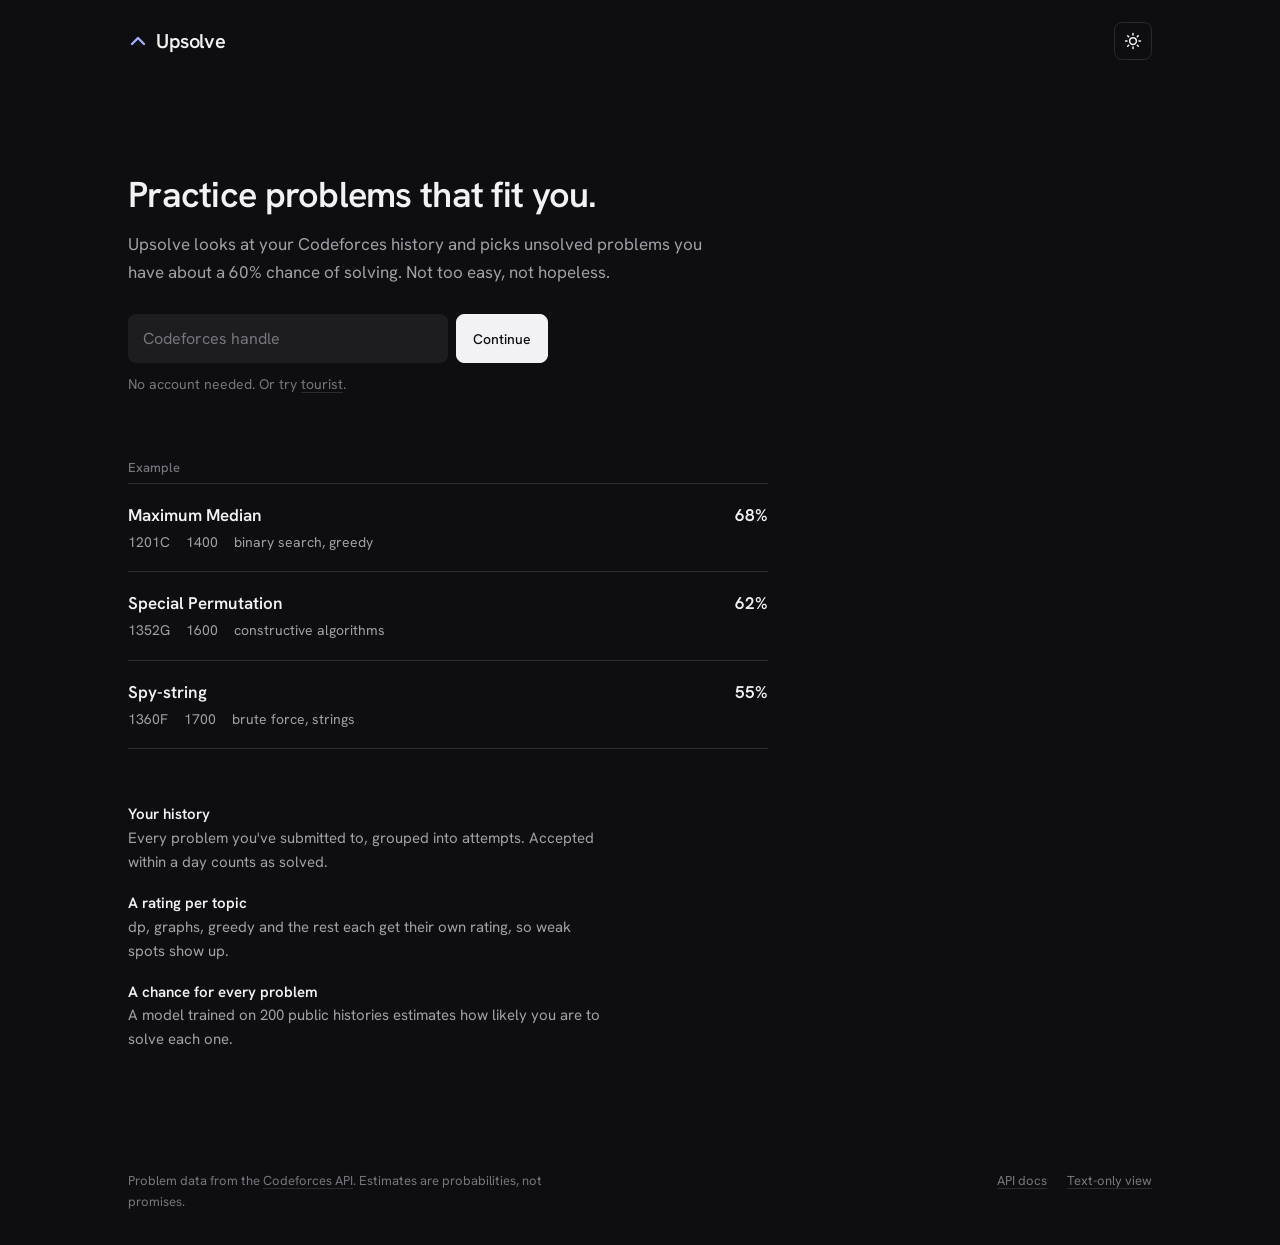
==== commit 37d0cf04: "Add dark/light theme toggle with fade, minimal chevron logo" ====
--- a/static/index.html
+++ b/static/index.html
@@ -10,17 +10,35 @@
   <link rel="preconnect" href="https://fonts.gstatic.com" crossorigin>
   <link href="https://fonts.googleapis.com/css2?family=Hanken+Grotesk:wght@400;500;600&display=swap" rel="stylesheet">
   <link rel="stylesheet" href="/static/css/app.css">
+  <script>
+    // Dark by default; remember the visitor's choice. Runs before paint to avoid a flash.
+    (function () {
+      var t = "dark";
+      try { t = localStorage.getItem("upsolve-theme") || "dark"; } catch (e) {}
+      document.documentElement.dataset.theme = t;
+    })();
+  </script>
 </head>
 <body>
   <a class="skip" href="#main">Skip to content</a>
   <header class="masthead">
-    <a class="wordmark" href="/">Upsolve</a>
+    <a class="wordmark" href="/" aria-label="Upsolve home">
+      <svg class="logo" viewBox="0 0 20 20" aria-hidden="true" fill="none" stroke="currentColor" stroke-width="2.4" stroke-linecap="round" stroke-linejoin="round"><path d="M4 13l6-6 6 6"/></svg>
+      <span>Upsolve</span>
+    </a>
     <form class="handle-form" id="handle-form" role="search" aria-label="Load a Codeforces handle">
       <label for="handle-input" class="visually-hidden">Codeforces handle</label>
       <input id="handle-input" name="handle" autocomplete="off" spellcheck="false" placeholder="Handle"
              pattern="[A-Za-z0-9_.\-]{3,24}" required>
       <button type="submit" class="btn btn-ink">Open</button>
     </form>
+    <button id="theme-toggle" class="theme-toggle" type="button" aria-label="Switch to light mode">
+      <svg viewBox="0 0 24 24" aria-hidden="true" fill="none" stroke="currentColor" stroke-width="2" stroke-linecap="round">
+        <circle class="sun" cx="12" cy="12" r="4.5"/>
+        <path class="sun" d="M12 2v2M12 20v2M2 12h2M20 12h2M4.9 4.9l1.4 1.4M17.7 17.7l1.4 1.4M4.9 19.1l1.4-1.4M17.7 6.3l1.4-1.4"/>
+        <path class="moon" d="M20 14.5A8 8 0 1 1 9.5 4a6.5 6.5 0 0 0 10.5 10.5z"/>
+      </svg>
+    </button>
   </header>
 
   <div id="status" class="status" role="status" aria-live="polite"></div>
--- a/static/css/app.css
+++ b/static/css/app.css
@@ -33,8 +33,8 @@
 
 @media (prefers-color-scheme: dark) {
   :root:not([data-theme="light"]) {
-    --paper: #151517; --ink: #F2F2F4; --muted: #A0A0A8; --faint: #76767E; --line: #2A2A2E; --wash: #1D1D20;
-    --blue: #8C9CFF; --blue-ink: #A3B0FF; --on-blue: #151517; --ok: #5CCB83; --bad: #FF8A80; --focus: #A3B0FF;
+    --paper: #0E0E10; --ink: #F2F2F4; --muted: #A0A0A8; --faint: #76767E; --line: #2A2A2E; --wash: #1D1D20;
+    --blue: #8C9CFF; --blue-ink: #A3B0FF; --on-blue: #0E0E10; --ok: #5CCB83; --bad: #FF8A80; --focus: #A3B0FF;
     --t-newbie: #C2C2CC; --t-pupil: #5CCB83; --t-specialist: #4FD9CF; --t-expert: #A3B0FF;
     --t-cm: #F08CF0; --t-master: #FFB45C; --t-gm: #FF8A80;
     --heat-0: #232327; --heat-1: #2E3770; --heat-2: #4253B0; --heat-3: #6E80F0; --heat-4: #B3BDFF;
@@ -42,8 +42,8 @@
   }
 }
 :root[data-theme="dark"] {
-  --paper: #151517; --ink: #F2F2F4; --muted: #A0A0A8; --faint: #76767E; --line: #2A2A2E; --wash: #1D1D20;
-  --blue: #8C9CFF; --blue-ink: #A3B0FF; --on-blue: #151517; --ok: #5CCB83; --bad: #FF8A80; --focus: #A3B0FF;
+  --paper: #0E0E10; --ink: #F2F2F4; --muted: #A0A0A8; --faint: #76767E; --line: #2A2A2E; --wash: #1D1D20;
+  --blue: #8C9CFF; --blue-ink: #A3B0FF; --on-blue: #0E0E10; --ok: #5CCB83; --bad: #FF8A80; --focus: #A3B0FF;
   --t-newbie: #C2C2CC; --t-pupil: #5CCB83; --t-specialist: #4FD9CF; --t-expert: #A3B0FF;
   --t-cm: #F08CF0; --t-master: #FFB45C; --t-gm: #FF8A80;
   --heat-0: #232327; --heat-1: #2E3770; --heat-2: #4253B0; --heat-3: #6E80F0; --heat-4: #B3BDFF;
@@ -53,7 +53,7 @@
 *, *::before, *::after { box-sizing: border-box; }
 html { -webkit-text-size-adjust: 100%; }
 body {
-  margin: 0; min-height: 100vh; display: flex; flex-direction: column;
+  margin: 0; min-height: 100vh; display: flex; flex-direction: column; position: relative; isolation: isolate;
   background: var(--paper); color: var(--ink);
   font: 400 16px/1.6 var(--font); font-variant-numeric: tabular-nums;
   -webkit-font-smoothing: antialiased;
@@ -76,9 +76,15 @@
 /* ---------------------------------------------------------------- shell */
 
 .masthead { display: flex; align-items: center; justify-content: space-between; gap: 16px; padding: 20px var(--gutter); max-width: 1120px; width: 100%; margin: 0 auto; }
-.wordmark { font-weight: 600; font-size: 1rem; letter-spacing: -0.01em; }
+.wordmark { display: inline-flex; align-items: center; gap: 8px; font-weight: 600; font-size: 1.25rem; letter-spacing: -0.02em; }
+.logo { width: 20px; height: 20px; flex: none; color: var(--blue-ink); }
+.theme-toggle { flex: none; width: 38px; height: 38px; display: grid; place-items: center; border-radius: 8px; border: 1px solid var(--line); background: var(--paper); color: var(--ink); cursor: pointer; }
+.theme-toggle:hover { background: var(--wash); }
+.theme-toggle svg { width: 18px; height: 18px; }
+:root[data-theme="light"] .theme-toggle .sun { display: none; }
+:root:not([data-theme="light"]) .theme-toggle .moon { display: none; }
 .wordmark-mark { display: none; }
-.handle-form { display: flex; gap: 8px; flex: 0 1 280px; }
+.handle-form { display: flex; gap: 8px; flex: 0 1 280px; margin-left: auto; }
 .is-landing .handle-form { visibility: hidden; }
 .handle-form input, .landing-form input {
   flex: 1; min-width: 0; font: inherit; font-size: 0.9375rem; color: var(--ink); background: var(--wash);
@@ -316,3 +322,8 @@
 @media (prefers-reduced-motion: reduce) {
   *, *::before, *::after { animation-duration: 0.01ms !important; transition-duration: 0.01ms !important; }
 }
+
+/* Slow cross-fade when switching theme (only while switching, so normal use has no lag). */
+.theme-fading, .theme-fading *, .theme-fading *::before, .theme-fading *::after {
+  transition: background-color 600ms ease, color 600ms ease, border-color 600ms ease, fill 600ms ease, stroke 600ms ease !important;
+}
